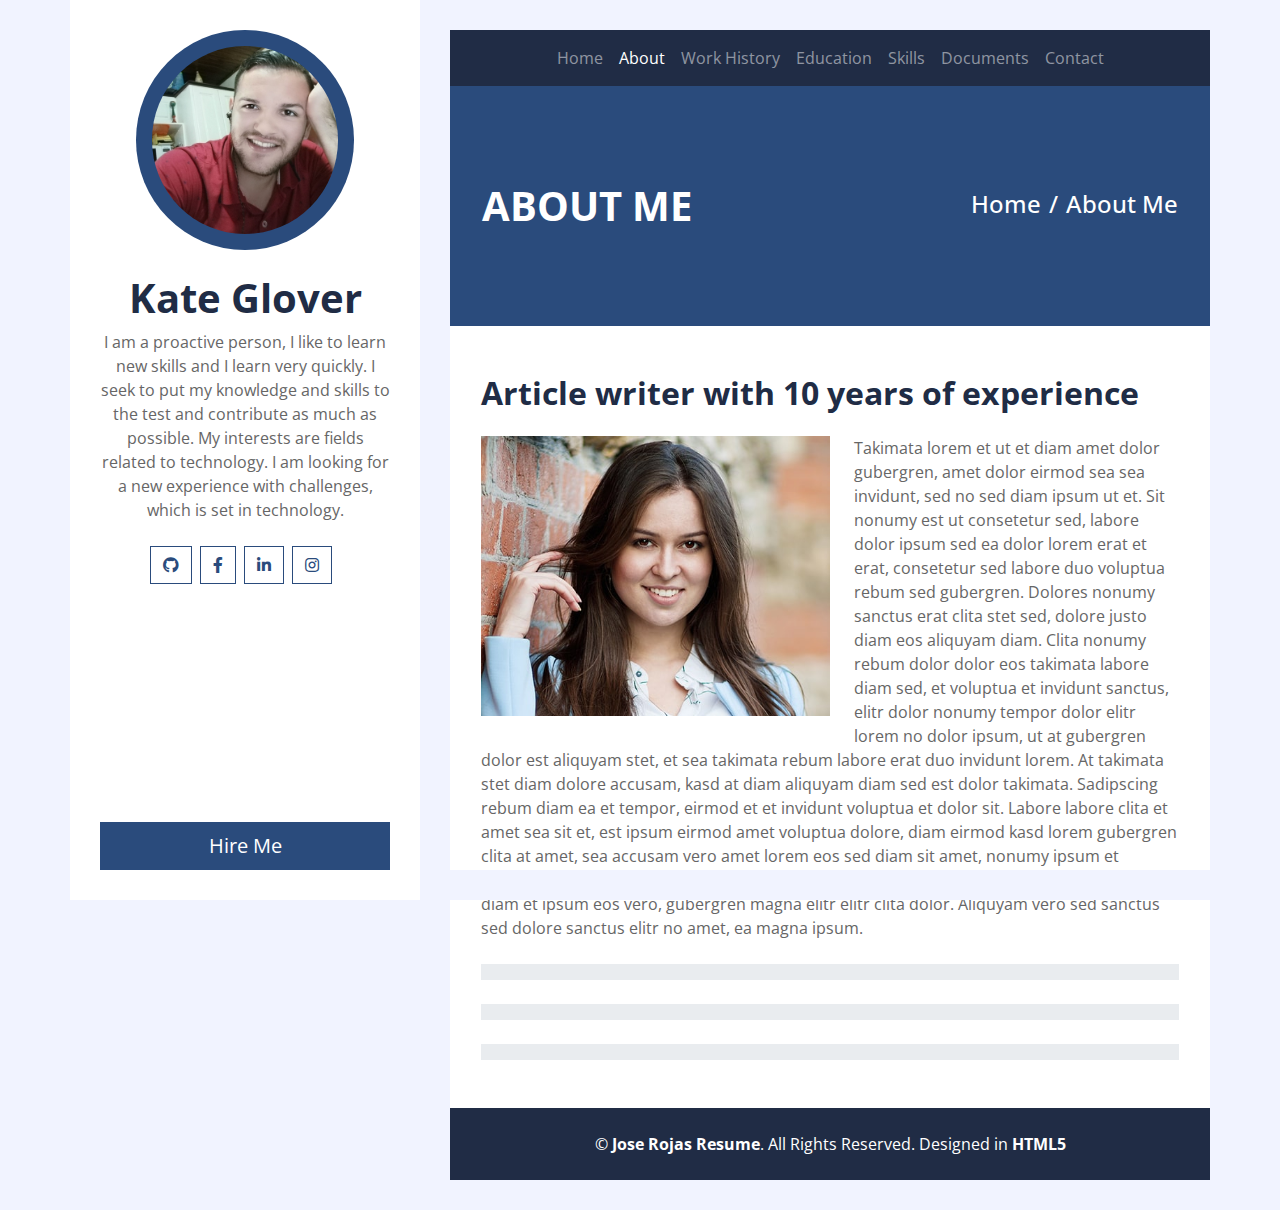
==== about.html @ b482cdb6 "Add all principal documents without changes" ====
<!DOCTYPE html>
<html lang="en">
    <head>
        <meta charset="utf-8">
        <title>Bloggy - Personal Blog Template</title>
        <meta content="width=device-width, initial-scale=1.0" name="viewport">
        <meta content="Free Website Template" name="keywords">
        <meta content="Free Website Template" name="description">

        <!-- Favicon -->
        <link href="img/favicon.ico" rel="icon">

        <!-- Google Fonts -->
        <link href="https://fonts.googleapis.com/css2?family=Open+Sans:300;400;600;700;800&display=swap" rel="stylesheet">

        <!-- Font Awesome -->
        <link href="https://cdnjs.cloudflare.com/ajax/libs/font-awesome/5.10.0/css/all.min.css" rel="stylesheet">

        <!-- Customized Bootstrap Stylesheet -->
        <link href="css/style.css" rel="stylesheet">
    </head>

<body>
    <div class="wrapper">
        <div class="sidebar">
            <div class="sidebar-text d-flex flex-column h-100 justify-content-center text-center">
                <img class="mx-auto d-block w-75 bg-primary img-fluid rounded-circle mb-4 p-3" src="img/profile.jpg" alt="Image">
                <h1 class="font-weight-bold">Kate Glover</h1>
                <p class="mb-4">
                    I am a proactive person, I like to learn new skills and I learn very quickly. I seek to put my knowledge and skills to the test and contribute as much as possible. My interests are fields related to technology. I am looking for a new experience with challenges, which is set in technology.
                </p>
                <div class="d-flex justify-content-center mb-5">
                    <a class="btn btn-outline-primary mr-2" href="https://github.com/Karoife"><i class="fab fa-github"></i></a>
                        <a class="btn btn-outline-primary mr-2" href="https://www.facebook.com/Cokit.n.n/"><i class="fab fa-facebook-f"></i></a>
                        <a class="btn btn-outline-primary mr-2" href="https://www.linkedin.com/in/rodolfo-rojas-ocampo-1b5a0a122/"><i class="fab fa-linkedin-in"></i></a>
                        <a class="btn btn-outline-primary mr-2" href="https://www.instagram.com/joserodolforojasocampo/?hl=es-la"><i class="fab fa-instagram"></i></a>
                </div>
                <a href="" class="btn btn-lg btn-block btn-primary mt-auto">Hire Me</a>
            </div>
            <div class="sidebar-icon d-flex flex-column h-100 justify-content-center text-right">
                <i class="fas fa-2x fa-angle-double-right text-primary"></i>
            </div>
        </div>
        <div class="content">
            <!-- Navbar Start -->
            <div class="container p-0">
                <nav class="navbar navbar-expand-lg bg-secondary navbar-dark">
                    <a href="" class="navbar-brand d-block d-lg-none">Navigation</a>
                    <button type="button" class="navbar-toggler" data-toggle="collapse" data-target="#navbarCollapse">
                        <span class="navbar-toggler-icon"></span>
                    </button>
                    <div class="collapse navbar-collapse justify-content-between" id="navbarCollapse">
                        <div class="navbar-nav m-auto">
                            <a href="index.html" class="nav-item nav-link">Home</a>
                                <a href="about.html" class="nav-item nav-link active">About</a>
								<a href="work.html" class="nav-item nav-link">Work History</a>
								<a href="education.html" class="nav-item nav-link">Education</a>
								<!-- This section could be used like a dropdown-->
                                <!--<div class="nav-item dropdown">
                                    <a href="#" class="nav-link dropdown-toggle" data-toggle="dropdown">Pages</a>
                                    <div class="dropdown-menu">
                                        <a href="blog.html" class="dropdown-item">Blog Grid</a>
                                        <a href="single.html" class="dropdown-item">Blog Detail</a>
                                    </div>
                                </div>-->
								
								<a href="skills.html" class="nav-item nav-link">Skills</a>
								<a href="documents.html" class="nav-item nav-link">Documents</a>
                                <a href="contact.html" class="nav-item nav-link">Contact</a>
                        </div>
                    </div>
                </nav>
            </div>
            <!-- Navbar End -->

            <!-- Page Header Start -->
            <div class="container py-5 px-2 bg-primary">
                <div class="row py-5 px-4">
                    <div class="col-sm-6 text-center text-md-left">
                        <h1 class="mb-3 mb-md-0 text-white text-uppercase font-weight-bold">About Me</h1>
                    </div>
                    <div class="col-sm-6 text-center text-md-right">
                        <div class="d-inline-flex pt-2">
                            <h4 class="m-0 text-white"><a class="text-white" href="">Home</a></h4>
                            <h4 class="m-0 text-white px-2">/</h4>
                            <h4 class="m-0 text-white">About Me</h4>
                        </div>
                    </div>
                </div>
            </div>
            <!-- Page Header End -->


            <!-- About Start -->
            <div class="container bg-white pt-5">
                <div class="row px-3 pb-5">
                    <div class="col-md-12">
                        <h2 class="mb-4 font-weight-bold">Article writer with 10 years of experience</h2>
                        <img class="img-fluid float-left w-50 mr-4 mb-3" src="img/about.jpg" alt="Image">
                        <p class="m-0">
                            Takimata lorem et ut et diam amet dolor gubergren, amet dolor eirmod sea sea invidunt, sed no sed diam ipsum ut et. Sit nonumy est ut consetetur sed, labore dolor ipsum sed ea dolor lorem erat et erat, consetetur sed labore duo voluptua rebum sed gubergren. Dolores nonumy sanctus erat clita stet sed, dolore justo diam eos aliquyam diam. Clita nonumy rebum dolor dolor eos takimata labore diam sed, et voluptua et invidunt sanctus, elitr dolor nonumy tempor dolor elitr lorem no dolor ipsum, ut at gubergren dolor est aliquyam stet, et sea takimata rebum labore erat duo invidunt lorem. At takimata stet diam dolore accusam, kasd at diam aliquyam diam sed est dolor takimata. Sadipscing rebum diam ea et tempor, eirmod et et invidunt voluptua et dolor sit. Labore labore clita et amet sea sit et, est ipsum eirmod amet voluptua dolore, diam eirmod kasd lorem gubergren clita at amet, sea accusam vero amet lorem eos sed diam sit amet, nonumy ipsum et tempor magna dolores aliquyam vero eos ipsum. Ipsum ipsum sadipscing diam aliquyam diam et ipsum eos vero, gubergren magna elitr elitr clita dolor. Aliquyam vero sed sanctus sed dolore sanctus elitr no amet, ea magna ipsum.
                        </p>
                    </div>
                    <div class="col-md-12 pt-4">
                        <div class="d-flex flex-column skills">
                            <div class="progress w-100 mb-4">
                                <div class="progress-bar" role="progressbar" aria-valuenow="80" aria-valuemin="0" aria-valuemax="100">Adaptability</div>
                            </div>
                            <div class="progress w-100 mb-4">
                                <div class="progress-bar" role="progressbar" aria-valuenow="90" aria-valuemin="0" aria-valuemax="100">Research</div>
                            </div>
                            <div class="progress w-100">
                                <div class="progress-bar" role="progressbar" aria-valuenow="100" aria-valuemin="0" aria-valuemax="100">Editing</div>
                            </div>
                        </div>
                    </div>
                </div>
            </div>
            <!-- About End -->


            <!-- Footer Start -->
            <div class="container py-4 bg-secondary text-center">
                <p class="m-0 text-white">
                    &copy; <a class="text-white font-weight-bold" href="#">Jose Rojas Resume</a>. All Rights Reserved. Designed in <a class="text-white font-weight-bold" href="https://htmlcodex.com">HTML5</a>
                </p>
            </div>
            <!-- Footer End -->
        </div>
    </div>

    <!-- Back to Top -->
    <a href="#" class="back-to-top"><i class="fa fa-angle-double-up"></i></a>

    <!-- JavaScript Libraries -->
    <script src="https://code.jquery.com/jquery-3.4.1.min.js"></script>
    <script src="https://stackpath.bootstrapcdn.com/bootstrap/4.4.1/js/bootstrap.bundle.min.js"></script>
    <script src="lib/easing/easing.min.js"></script>
    <script src="lib/waypoints/waypoints.min.js"></script>

    <!-- Contact Javascript File -->
    <script src="mail/jqBootstrapValidation.min.js"></script>
    <script src="mail/contact.js"></script>

    <!-- Template Javascript -->
    <script src="js/main.js"></script>
</body>

</html>
---- css/style.css ----
@charset "UTF-8";
/******* Bootstrap Theming ********/
/*!
 * Bootstrap v4.5.3 (https://getbootstrap.com/)
 * Copyright 2011-2020 The Bootstrap Authors
 * Copyright 2011-2020 Twitter, Inc.
 * Licensed under MIT (https://github.com/twbs/bootstrap/blob/main/LICENSE)
 */
:root {
  --blue: #007bff;
  --indigo: #6610f2;
  --purple: #6f42c1;
  --pink: #e83e8c;
  --red: #dc3545;
  --orange: #fd7e14;
  --yellow: #ffc107;
  --green: #28a745;
  --teal: #20c997;
  --cyan: #17a2b8;
  --white: #fff;
  --gray: #6c757d;
  --gray-dark: #343a40;
  --primary: #2A4B7C;
  --secondary: #202C45;
  --success: #28a745;
  --info: #17a2b8;
  --warning: #ffc107;
  --danger: #dc3545;
  --light: #f1f3ff;
  --dark: #343a40;
  --breakpoint-xs: 0;
  --breakpoint-sm: 576px;
  --breakpoint-md: 768px;
  --breakpoint-lg: 992px;
  --breakpoint-xl: 1200px;
  --font-family-sans-serif: -apple-system, BlinkMacSystemFont, "Segoe UI", Roboto, "Helvetica Neue", Arial, "Noto Sans", sans-serif, "Apple Color Emoji", "Segoe UI Emoji", "Segoe UI Symbol", "Noto Color Emoji";
  --font-family-monospace: SFMono-Regular, Menlo, Monaco, Consolas, "Liberation Mono", "Courier New", monospace;
}

*,
*::before,
*::after {
  box-sizing: border-box;
}

html {
  font-family: sans-serif;
  line-height: 1.15;
  -webkit-text-size-adjust: 100%;
  -webkit-tap-highlight-color: rgba(0, 0, 0, 0);
}

article, aside, figcaption, figure, footer, header, hgroup, main, nav, section {
  display: block;
}

body {
  margin: 0;
  font-family: "Open Sans", sans-serif;
  font-size: 1rem;
  font-weight: 400;
  line-height: 1.5;
  color: #666666;
  text-align: left;
  background-color: #f1f3ff;
}

[tabindex="-1"]:focus:not(:focus-visible) {
  outline: 0 !important;
}

hr {
  box-sizing: content-box;
  height: 0;
  overflow: visible;
}

h1, h2, h3, h4, h5, h6 {
  margin-top: 0;
  margin-bottom: 0.5rem;
}

p {
  margin-top: 0;
  margin-bottom: 1rem;
}

abbr[title],
abbr[data-original-title] {
  text-decoration: underline;
  text-decoration: underline dotted;
  cursor: help;
  border-bottom: 0;
  text-decoration-skip-ink: none;
}

address {
  margin-bottom: 1rem;
  font-style: normal;
  line-height: inherit;
}

ol,
ul,
dl {
  margin-top: 0;
  margin-bottom: 1rem;
}

ol ol,
ul ul,
ol ul,
ul ol {
  margin-bottom: 0;
}

dt {
  font-weight: 700;
}

dd {
  margin-bottom: 0.5rem;
  margin-left: 0;
}

blockquote {
  margin: 0 0 1rem;
}

b,
strong {
  font-weight: bolder;
}

small {
  font-size: 80%;
}

sub,
sup {
  position: relative;
  font-size: 75%;
  line-height: 0;
  vertical-align: baseline;
}

sub {
  bottom: -0.25em;
}

sup {
  top: -0.5em;
}

a {
  color: #2A4B7C;
  text-decoration: none;
  background-color: transparent;
}
a:hover {
  color: #172843;
  text-decoration: underline;
}

a:not([href]):not([class]) {
  color: inherit;
  text-decoration: none;
}
a:not([href]):not([class]):hover {
  color: inherit;
  text-decoration: none;
}

pre,
code,
kbd,
samp {
  font-family: SFMono-Regular, Menlo, Monaco, Consolas, "Liberation Mono", "Courier New", monospace;
  font-size: 1em;
}

pre {
  margin-top: 0;
  margin-bottom: 1rem;
  overflow: auto;
  -ms-overflow-style: scrollbar;
}

figure {
  margin: 0 0 1rem;
}

img {
  vertical-align: middle;
  border-style: none;
}

svg {
  overflow: hidden;
  vertical-align: middle;
}

table {
  border-collapse: collapse;
}

caption {
  padding-top: 0.75rem;
  padding-bottom: 0.75rem;
  color: #6c757d;
  text-align: left;
  caption-side: bottom;
}

th {
  text-align: inherit;
  text-align: -webkit-match-parent;
}

label {
  display: inline-block;
  margin-bottom: 0.5rem;
}

button {
  border-radius: 0;
}

button:focus {
  outline: 1px dotted;
  outline: 5px auto -webkit-focus-ring-color;
}

input,
button,
select,
optgroup,
textarea {
  margin: 0;
  font-family: inherit;
  font-size: inherit;
  line-height: inherit;
}

button,
input {
  overflow: visible;
}

button,
select {
  text-transform: none;
}

[role=button] {
  cursor: pointer;
}

select {
  word-wrap: normal;
}

button,
[type=button],
[type=reset],
[type=submit] {
  -webkit-appearance: button;
}

button:not(:disabled),
[type=button]:not(:disabled),
[type=reset]:not(:disabled),
[type=submit]:not(:disabled) {
  cursor: pointer;
}

button::-moz-focus-inner,
[type=button]::-moz-focus-inner,
[type=reset]::-moz-focus-inner,
[type=submit]::-moz-focus-inner {
  padding: 0;
  border-style: none;
}

input[type=radio],
input[type=checkbox] {
  box-sizing: border-box;
  padding: 0;
}

textarea {
  overflow: auto;
  resize: vertical;
}

fieldset {
  min-width: 0;
  padding: 0;
  margin: 0;
  border: 0;
}

legend {
  display: block;
  width: 100%;
  max-width: 100%;
  padding: 0;
  margin-bottom: 0.5rem;
  font-size: 1.5rem;
  line-height: inherit;
  color: inherit;
  white-space: normal;
}

progress {
  vertical-align: baseline;
}

[type=number]::-webkit-inner-spin-button,
[type=number]::-webkit-outer-spin-button {
  height: auto;
}

[type=search] {
  outline-offset: -2px;
  -webkit-appearance: none;
}

[type=search]::-webkit-search-decoration {
  -webkit-appearance: none;
}

::-webkit-file-upload-button {
  font: inherit;
  -webkit-appearance: button;
}

output {
  display: inline-block;
}

summary {
  display: list-item;
  cursor: pointer;
}

template {
  display: none;
}

[hidden] {
  display: none !important;
}

h1, h2, h3, h4, h5, h6,
.h1, .h2, .h3, .h4, .h5, .h6 {
  margin-bottom: 0.5rem;
  font-weight: 500;
  line-height: 1.2;
  color: #202C45;
}

h1, .h1 {
  font-size: 2.5rem;
}

h2, .h2 {
  font-size: 2rem;
}

h3, .h3 {
  font-size: 1.75rem;
}

h4, .h4 {
  font-size: 1.5rem;
}

h5, .h5 {
  font-size: 1.25rem;
}

h6, .h6 {
  font-size: 1rem;
}

.lead {
  font-size: 1.25rem;
  font-weight: 300;
}

.display-1 {
  font-size: 6rem;
  font-weight: 300;
  line-height: 1.2;
}

.display-2 {
  font-size: 5.5rem;
  font-weight: 300;
  line-height: 1.2;
}

.display-3 {
  font-size: 4.5rem;
  font-weight: 300;
  line-height: 1.2;
}

.display-4 {
  font-size: 3.5rem;
  font-weight: 300;
  line-height: 1.2;
}

hr {
  margin-top: 1rem;
  margin-bottom: 1rem;
  border: 0;
  border-top: 1px solid rgba(0, 0, 0, 0.1);
}

small,
.small {
  font-size: 80%;
  font-weight: 400;
}

mark,
.mark {
  padding: 0.2em;
  background-color: #fcf8e3;
}

.list-unstyled {
  padding-left: 0;
  list-style: none;
}

.list-inline {
  padding-left: 0;
  list-style: none;
}

.list-inline-item {
  display: inline-block;
}
.list-inline-item:not(:last-child) {
  margin-right: 0.5rem;
}

.initialism {
  font-size: 90%;
  text-transform: uppercase;
}

.blockquote {
  margin-bottom: 1rem;
  font-size: 1.25rem;
}

.blockquote-footer {
  display: block;
  font-size: 80%;
  color: #6c757d;
}
.blockquote-footer::before {
  content: "— ";
}

.img-fluid {
  max-width: 100%;
  height: auto;
}

.img-thumbnail {
  padding: 0.25rem;
  background-color: #f1f3ff;
  border: 1px solid #dee2e6;
  max-width: 100%;
  height: auto;
}

.figure {
  display: inline-block;
}

.figure-img {
  margin-bottom: 0.5rem;
  line-height: 1;
}

.figure-caption {
  font-size: 90%;
  color: #6c757d;
}

code {
  font-size: 87.5%;
  color: #e83e8c;
  word-wrap: break-word;
}
a > code {
  color: inherit;
}

kbd {
  padding: 0.2rem 0.4rem;
  font-size: 87.5%;
  color: #fff;
  background-color: #212529;
}
kbd kbd {
  padding: 0;
  font-size: 100%;
  font-weight: 700;
}

pre {
  display: block;
  font-size: 87.5%;
  color: #212529;
}
pre code {
  font-size: inherit;
  color: inherit;
  word-break: normal;
}

.pre-scrollable {
  max-height: 340px;
  overflow-y: scroll;
}

.container,
.container-fluid,
.container-xl,
.container-lg,
.container-md,
.container-sm {
  width: 100%;
  padding-right: 15px;
  padding-left: 15px;
  margin-right: auto;
  margin-left: auto;
}

@media (min-width: 576px) {
  .container-sm, .container {
    max-width: 540px;
  }
}
@media (min-width: 768px) {
  .container-md, .container-sm, .container {
    max-width: 720px;
  }
}
@media (min-width: 992px) {
  .container-lg, .container-md, .container-sm, .container {
    max-width: 960px;
  }
}
@media (min-width: 1200px) {
  .container-xl, .container-lg, .container-md, .container-sm, .container {
    max-width: 1140px;
  }
}
.row {
  display: flex;
  flex-wrap: wrap;
  margin-right: -15px;
  margin-left: -15px;
}

.no-gutters {
  margin-right: 0;
  margin-left: 0;
}
.no-gutters > .col,
.no-gutters > [class*=col-] {
  padding-right: 0;
  padding-left: 0;
}

.col-xl,
.col-xl-auto, .col-xl-12, .col-xl-11, .col-xl-10, .col-xl-9, .col-xl-8, .col-xl-7, .col-xl-6, .col-xl-5, .col-xl-4, .col-xl-3, .col-xl-2, .col-xl-1, .col-lg,
.col-lg-auto, .col-lg-12, .col-lg-11, .col-lg-10, .col-lg-9, .col-lg-8, .col-lg-7, .col-lg-6, .col-lg-5, .col-lg-4, .col-lg-3, .col-lg-2, .col-lg-1, .col-md,
.col-md-auto, .col-md-12, .col-md-11, .col-md-10, .col-md-9, .col-md-8, .col-md-7, .col-md-6, .col-md-5, .col-md-4, .col-md-3, .col-md-2, .col-md-1, .col-sm,
.col-sm-auto, .col-sm-12, .col-sm-11, .col-sm-10, .col-sm-9, .col-sm-8, .col-sm-7, .col-sm-6, .col-sm-5, .col-sm-4, .col-sm-3, .col-sm-2, .col-sm-1, .col,
.col-auto, .col-12, .col-11, .col-10, .col-9, .col-8, .col-7, .col-6, .col-5, .col-4, .col-3, .col-2, .col-1 {
  position: relative;
  width: 100%;
  padding-right: 15px;
  padding-left: 15px;
}

.col {
  flex-basis: 0;
  flex-grow: 1;
  max-width: 100%;
}

.row-cols-1 > * {
  flex: 0 0 100%;
  max-width: 100%;
}

.row-cols-2 > * {
  flex: 0 0 50%;
  max-width: 50%;
}

.row-cols-3 > * {
  flex: 0 0 33.3333333333%;
  max-width: 33.3333333333%;
}

.row-cols-4 > * {
  flex: 0 0 25%;
  max-width: 25%;
}

.row-cols-5 > * {
  flex: 0 0 20%;
  max-width: 20%;
}

.row-cols-6 > * {
  flex: 0 0 16.6666666667%;
  max-width: 16.6666666667%;
}

.col-auto {
  flex: 0 0 auto;
  width: auto;
  max-width: 100%;
}

.col-1 {
  flex: 0 0 8.3333333333%;
  max-width: 8.3333333333%;
}

.col-2 {
  flex: 0 0 16.6666666667%;
  max-width: 16.6666666667%;
}

.col-3 {
  flex: 0 0 25%;
  max-width: 25%;
}

.col-4 {
  flex: 0 0 33.3333333333%;
  max-width: 33.3333333333%;
}

.col-5 {
  flex: 0 0 41.6666666667%;
  max-width: 41.6666666667%;
}

.col-6 {
  flex: 0 0 50%;
  max-width: 50%;
}

.col-7 {
  flex: 0 0 58.3333333333%;
  max-width: 58.3333333333%;
}

.col-8 {
  flex: 0 0 66.6666666667%;
  max-width: 66.6666666667%;
}

.col-9 {
  flex: 0 0 75%;
  max-width: 75%;
}

.col-10 {
  flex: 0 0 83.3333333333%;
  max-width: 83.3333333333%;
}

.col-11 {
  flex: 0 0 91.6666666667%;
  max-width: 91.6666666667%;
}

.col-12 {
  flex: 0 0 100%;
  max-width: 100%;
}

.order-first {
  order: -1;
}

.order-last {
  order: 13;
}

.order-0 {
  order: 0;
}

.order-1 {
  order: 1;
}

.order-2 {
  order: 2;
}

.order-3 {
  order: 3;
}

.order-4 {
  order: 4;
}

.order-5 {
  order: 5;
}

.order-6 {
  order: 6;
}

.order-7 {
  order: 7;
}

.order-8 {
  order: 8;
}

.order-9 {
  order: 9;
}

.order-10 {
  order: 10;
}

.order-11 {
  order: 11;
}

.order-12 {
  order: 12;
}

.offset-1 {
  margin-left: 8.3333333333%;
}

.offset-2 {
  margin-left: 16.6666666667%;
}

.offset-3 {
  margin-left: 25%;
}

.offset-4 {
  margin-left: 33.3333333333%;
}

.offset-5 {
  margin-left: 41.6666666667%;
}

.offset-6 {
  margin-left: 50%;
}

.offset-7 {
  margin-left: 58.3333333333%;
}

.offset-8 {
  margin-left: 66.6666666667%;
}

.offset-9 {
  margin-left: 75%;
}

.offset-10 {
  margin-left: 83.3333333333%;
}

.offset-11 {
  margin-left: 91.6666666667%;
}

@media (min-width: 576px) {
  .col-sm {
    flex-basis: 0;
    flex-grow: 1;
    max-width: 100%;
  }

  .row-cols-sm-1 > * {
    flex: 0 0 100%;
    max-width: 100%;
  }

  .row-cols-sm-2 > * {
    flex: 0 0 50%;
    max-width: 50%;
  }

  .row-cols-sm-3 > * {
    flex: 0 0 33.3333333333%;
    max-width: 33.3333333333%;
  }

  .row-cols-sm-4 > * {
    flex: 0 0 25%;
    max-width: 25%;
  }

  .row-cols-sm-5 > * {
    flex: 0 0 20%;
    max-width: 20%;
  }

  .row-cols-sm-6 > * {
    flex: 0 0 16.6666666667%;
    max-width: 16.6666666667%;
  }

  .col-sm-auto {
    flex: 0 0 auto;
    width: auto;
    max-width: 100%;
  }

  .col-sm-1 {
    flex: 0 0 8.3333333333%;
    max-width: 8.3333333333%;
  }

  .col-sm-2 {
    flex: 0 0 16.6666666667%;
    max-width: 16.6666666667%;
  }

  .col-sm-3 {
    flex: 0 0 25%;
    max-width: 25%;
  }

  .col-sm-4 {
    flex: 0 0 33.3333333333%;
    max-width: 33.3333333333%;
  }

  .col-sm-5 {
    flex: 0 0 41.6666666667%;
    max-width: 41.6666666667%;
  }

  .col-sm-6 {
    flex: 0 0 50%;
    max-width: 50%;
  }

  .col-sm-7 {
    flex: 0 0 58.3333333333%;
    max-width: 58.3333333333%;
  }

  .col-sm-8 {
    flex: 0 0 66.6666666667%;
    max-width: 66.6666666667%;
  }

  .col-sm-9 {
    flex: 0 0 75%;
    max-width: 75%;
  }

  .col-sm-10 {
    flex: 0 0 83.3333333333%;
    max-width: 83.3333333333%;
  }

  .col-sm-11 {
    flex: 0 0 91.6666666667%;
    max-width: 91.6666666667%;
  }

  .col-sm-12 {
    flex: 0 0 100%;
    max-width: 100%;
  }

  .order-sm-first {
    order: -1;
  }

  .order-sm-last {
    order: 13;
  }

  .order-sm-0 {
    order: 0;
  }

  .order-sm-1 {
    order: 1;
  }

  .order-sm-2 {
    order: 2;
  }

  .order-sm-3 {
    order: 3;
  }

  .order-sm-4 {
    order: 4;
  }

  .order-sm-5 {
    order: 5;
  }

  .order-sm-6 {
    order: 6;
  }

  .order-sm-7 {
    order: 7;
  }

  .order-sm-8 {
    order: 8;
  }

  .order-sm-9 {
    order: 9;
  }

  .order-sm-10 {
    order: 10;
  }

  .order-sm-11 {
    order: 11;
  }

  .order-sm-12 {
    order: 12;
  }

  .offset-sm-0 {
    margin-left: 0;
  }

  .offset-sm-1 {
    margin-left: 8.3333333333%;
  }

  .offset-sm-2 {
    margin-left: 16.6666666667%;
  }

  .offset-sm-3 {
    margin-left: 25%;
  }

  .offset-sm-4 {
    margin-left: 33.3333333333%;
  }

  .offset-sm-5 {
    margin-left: 41.6666666667%;
  }

  .offset-sm-6 {
    margin-left: 50%;
  }

  .offset-sm-7 {
    margin-left: 58.3333333333%;
  }

  .offset-sm-8 {
    margin-left: 66.6666666667%;
  }

  .offset-sm-9 {
    margin-left: 75%;
  }

  .offset-sm-10 {
    margin-left: 83.3333333333%;
  }

  .offset-sm-11 {
    margin-left: 91.6666666667%;
  }
}
@media (min-width: 768px) {
  .col-md {
    flex-basis: 0;
    flex-grow: 1;
    max-width: 100%;
  }

  .row-cols-md-1 > * {
    flex: 0 0 100%;
    max-width: 100%;
  }

  .row-cols-md-2 > * {
    flex: 0 0 50%;
    max-width: 50%;
  }

  .row-cols-md-3 > * {
    flex: 0 0 33.3333333333%;
    max-width: 33.3333333333%;
  }

  .row-cols-md-4 > * {
    flex: 0 0 25%;
    max-width: 25%;
  }

  .row-cols-md-5 > * {
    flex: 0 0 20%;
    max-width: 20%;
  }

  .row-cols-md-6 > * {
    flex: 0 0 16.6666666667%;
    max-width: 16.6666666667%;
  }

  .col-md-auto {
    flex: 0 0 auto;
    width: auto;
    max-width: 100%;
  }

  .col-md-1 {
    flex: 0 0 8.3333333333%;
    max-width: 8.3333333333%;
  }

  .col-md-2 {
    flex: 0 0 16.6666666667%;
    max-width: 16.6666666667%;
  }

  .col-md-3 {
    flex: 0 0 25%;
    max-width: 25%;
  }

  .col-md-4 {
    flex: 0 0 33.3333333333%;
    max-width: 33.3333333333%;
  }

  .col-md-5 {
    flex: 0 0 41.6666666667%;
    max-width: 41.6666666667%;
  }

  .col-md-6 {
    flex: 0 0 50%;
    max-width: 50%;
  }

  .col-md-7 {
    flex: 0 0 58.3333333333%;
    max-width: 58.3333333333%;
  }

  .col-md-8 {
    flex: 0 0 66.6666666667%;
    max-width: 66.6666666667%;
  }

  .col-md-9 {
    flex: 0 0 75%;
    max-width: 75%;
  }

  .col-md-10 {
    flex: 0 0 83.3333333333%;
    max-width: 83.3333333333%;
  }

  .col-md-11 {
    flex: 0 0 91.6666666667%;
    max-width: 91.6666666667%;
  }

  .col-md-12 {
    flex: 0 0 100%;
    max-width: 100%;
  }

  .order-md-first {
    order: -1;
  }

  .order-md-last {
    order: 13;
  }

  .order-md-0 {
    order: 0;
  }

  .order-md-1 {
    order: 1;
  }

  .order-md-2 {
    order: 2;
  }

  .order-md-3 {
    order: 3;
  }

  .order-md-4 {
    order: 4;
  }

  .order-md-5 {
    order: 5;
  }

  .order-md-6 {
    order: 6;
  }

  .order-md-7 {
    order: 7;
  }

  .order-md-8 {
    order: 8;
  }

  .order-md-9 {
    order: 9;
  }

  .order-md-10 {
    order: 10;
  }

  .order-md-11 {
    order: 11;
  }

  .order-md-12 {
    order: 12;
  }

  .offset-md-0 {
    margin-left: 0;
  }

  .offset-md-1 {
    margin-left: 8.3333333333%;
  }

  .offset-md-2 {
    margin-left: 16.6666666667%;
  }

  .offset-md-3 {
    margin-left: 25%;
  }

  .offset-md-4 {
    margin-left: 33.3333333333%;
  }

  .offset-md-5 {
    margin-left: 41.6666666667%;
  }

  .offset-md-6 {
    margin-left: 50%;
  }

  .offset-md-7 {
    margin-left: 58.3333333333%;
  }

  .offset-md-8 {
    margin-left: 66.6666666667%;
  }

  .offset-md-9 {
    margin-left: 75%;
  }

  .offset-md-10 {
    margin-left: 83.3333333333%;
  }

  .offset-md-11 {
    margin-left: 91.6666666667%;
  }
}
@media (min-width: 992px) {
  .col-lg {
    flex-basis: 0;
    flex-grow: 1;
    max-width: 100%;
  }

  .row-cols-lg-1 > * {
    flex: 0 0 100%;
    max-width: 100%;
  }

  .row-cols-lg-2 > * {
    flex: 0 0 50%;
    max-width: 50%;
  }

  .row-cols-lg-3 > * {
    flex: 0 0 33.3333333333%;
    max-width: 33.3333333333%;
  }

  .row-cols-lg-4 > * {
    flex: 0 0 25%;
    max-width: 25%;
  }

  .row-cols-lg-5 > * {
    flex: 0 0 20%;
    max-width: 20%;
  }

  .row-cols-lg-6 > * {
    flex: 0 0 16.6666666667%;
    max-width: 16.6666666667%;
  }

  .col-lg-auto {
    flex: 0 0 auto;
    width: auto;
    max-width: 100%;
  }

  .col-lg-1 {
    flex: 0 0 8.3333333333%;
    max-width: 8.3333333333%;
  }

  .col-lg-2 {
    flex: 0 0 16.6666666667%;
    max-width: 16.6666666667%;
  }

  .col-lg-3 {
    flex: 0 0 25%;
    max-width: 25%;
  }

  .col-lg-4 {
    flex: 0 0 33.3333333333%;
    max-width: 33.3333333333%;
  }

  .col-lg-5 {
    flex: 0 0 41.6666666667%;
    max-width: 41.6666666667%;
  }

  .col-lg-6 {
    flex: 0 0 50%;
    max-width: 50%;
  }

  .col-lg-7 {
    flex: 0 0 58.3333333333%;
    max-width: 58.3333333333%;
  }

  .col-lg-8 {
    flex: 0 0 66.6666666667%;
    max-width: 66.6666666667%;
  }

  .col-lg-9 {
    flex: 0 0 75%;
    max-width: 75%;
  }

  .col-lg-10 {
    flex: 0 0 83.3333333333%;
    max-width: 83.3333333333%;
  }

  .col-lg-11 {
    flex: 0 0 91.6666666667%;
    max-width: 91.6666666667%;
  }

  .col-lg-12 {
    flex: 0 0 100%;
    max-width: 100%;
  }

  .order-lg-first {
    order: -1;
  }

  .order-lg-last {
    order: 13;
  }

  .order-lg-0 {
    order: 0;
  }

  .order-lg-1 {
    order: 1;
  }

  .order-lg-2 {
    order: 2;
  }

  .order-lg-3 {
    order: 3;
  }

  .order-lg-4 {
    order: 4;
  }

  .order-lg-5 {
    order: 5;
  }

  .order-lg-6 {
    order: 6;
  }

  .order-lg-7 {
    order: 7;
  }

  .order-lg-8 {
    order: 8;
  }

  .order-lg-9 {
    order: 9;
  }

  .order-lg-10 {
    order: 10;
  }

  .order-lg-11 {
    order: 11;
  }

  .order-lg-12 {
    order: 12;
  }

  .offset-lg-0 {
    margin-left: 0;
  }

  .offset-lg-1 {
    margin-left: 8.3333333333%;
  }

  .offset-lg-2 {
    margin-left: 16.6666666667%;
  }

  .offset-lg-3 {
    margin-left: 25%;
  }

  .offset-lg-4 {
    margin-left: 33.3333333333%;
  }

  .offset-lg-5 {
    margin-left: 41.6666666667%;
  }

  .offset-lg-6 {
    margin-left: 50%;
  }

  .offset-lg-7 {
    margin-left: 58.3333333333%;
  }

  .offset-lg-8 {
    margin-left: 66.6666666667%;
  }

  .offset-lg-9 {
    margin-left: 75%;
  }

  .offset-lg-10 {
    margin-left: 83.3333333333%;
  }

  .offset-lg-11 {
    margin-left: 91.6666666667%;
  }
}
@media (min-width: 1200px) {
  .col-xl {
    flex-basis: 0;
    flex-grow: 1;
    max-width: 100%;
  }

  .row-cols-xl-1 > * {
    flex: 0 0 100%;
    max-width: 100%;
  }

  .row-cols-xl-2 > * {
    flex: 0 0 50%;
    max-width: 50%;
  }

  .row-cols-xl-3 > * {
    flex: 0 0 33.3333333333%;
    max-width: 33.3333333333%;
  }

  .row-cols-xl-4 > * {
    flex: 0 0 25%;
    max-width: 25%;
  }

  .row-cols-xl-5 > * {
    flex: 0 0 20%;
    max-width: 20%;
  }

  .row-cols-xl-6 > * {
    flex: 0 0 16.6666666667%;
    max-width: 16.6666666667%;
  }

  .col-xl-auto {
    flex: 0 0 auto;
    width: auto;
    max-width: 100%;
  }

  .col-xl-1 {
    flex: 0 0 8.3333333333%;
    max-width: 8.3333333333%;
  }

  .col-xl-2 {
    flex: 0 0 16.6666666667%;
    max-width: 16.6666666667%;
  }

  .col-xl-3 {
    flex: 0 0 25%;
    max-width: 25%;
  }

  .col-xl-4 {
    flex: 0 0 33.3333333333%;
    max-width: 33.3333333333%;
  }

  .col-xl-5 {
    flex: 0 0 41.6666666667%;
    max-width: 41.6666666667%;
  }

  .col-xl-6 {
    flex: 0 0 50%;
    max-width: 50%;
  }

  .col-xl-7 {
    flex: 0 0 58.3333333333%;
    max-width: 58.3333333333%;
  }

  .col-xl-8 {
    flex: 0 0 66.6666666667%;
    max-width: 66.6666666667%;
  }

  .col-xl-9 {
    flex: 0 0 75%;
    max-width: 75%;
  }

  .col-xl-10 {
    flex: 0 0 83.3333333333%;
    max-width: 83.3333333333%;
  }

  .col-xl-11 {
    flex: 0 0 91.6666666667%;
    max-width: 91.6666666667%;
  }

  .col-xl-12 {
    flex: 0 0 100%;
    max-width: 100%;
  }

  .order-xl-first {
    order: -1;
  }

  .order-xl-last {
    order: 13;
  }

  .order-xl-0 {
    order: 0;
  }

  .order-xl-1 {
    order: 1;
  }

  .order-xl-2 {
    order: 2;
  }

  .order-xl-3 {
    order: 3;
  }

  .order-xl-4 {
    order: 4;
  }

  .order-xl-5 {
    order: 5;
  }

  .order-xl-6 {
    order: 6;
  }

  .order-xl-7 {
    order: 7;
  }

  .order-xl-8 {
    order: 8;
  }

  .order-xl-9 {
    order: 9;
  }

  .order-xl-10 {
    order: 10;
  }

  .order-xl-11 {
    order: 11;
  }

  .order-xl-12 {
    order: 12;
  }

  .offset-xl-0 {
    margin-left: 0;
  }

  .offset-xl-1 {
    margin-left: 8.3333333333%;
  }

  .offset-xl-2 {
    margin-left: 16.6666666667%;
  }

  .offset-xl-3 {
    margin-left: 25%;
  }

  .offset-xl-4 {
    margin-left: 33.3333333333%;
  }

  .offset-xl-5 {
    margin-left: 41.6666666667%;
  }

  .offset-xl-6 {
    margin-left: 50%;
  }

  .offset-xl-7 {
    margin-left: 58.3333333333%;
  }

  .offset-xl-8 {
    margin-left: 66.6666666667%;
  }

  .offset-xl-9 {
    margin-left: 75%;
  }

  .offset-xl-10 {
    margin-left: 83.3333333333%;
  }

  .offset-xl-11 {
    margin-left: 91.6666666667%;
  }
}
.table {
  width: 100%;
  margin-bottom: 1rem;
  color: #666666;
}
.table th,
.table td {
  padding: 0.75rem;
  vertical-align: top;
  border-top: 1px solid #dee2e6;
}
.table thead th {
  vertical-align: bottom;
  border-bottom: 2px solid #dee2e6;
}
.table tbody + tbody {
  border-top: 2px solid #dee2e6;
}

.table-sm th,
.table-sm td {
  padding: 0.3rem;
}

.table-bordered {
  border: 1px solid #dee2e6;
}
.table-bordered th,
.table-bordered td {
  border: 1px solid #dee2e6;
}
.table-bordered thead th,
.table-bordered thead td {
  border-bottom-width: 2px;
}

.table-borderless th,
.table-borderless td,
.table-borderless thead th,
.table-borderless tbody + tbody {
  border: 0;
}

.table-striped tbody tr:nth-of-type(odd) {
  background-color: rgba(0, 0, 0, 0.05);
}

.table-hover tbody tr:hover {
  color: #666666;
  background-color: rgba(0, 0, 0, 0.075);
}

.table-primary,
.table-primary > th,
.table-primary > td {
  background-color: #c3cdda;
}
.table-primary th,
.table-primary td,
.table-primary thead th,
.table-primary tbody + tbody {
  border-color: #90a1bb;
}

.table-hover .table-primary:hover {
  background-color: #b3c0d0;
}
.table-hover .table-primary:hover > td,
.table-hover .table-primary:hover > th {
  background-color: #b3c0d0;
}

.table-secondary,
.table-secondary > th,
.table-secondary > td {
  background-color: #c1c4cb;
}
.table-secondary th,
.table-secondary td,
.table-secondary thead th,
.table-secondary tbody + tbody {
  border-color: #8b919e;
}

.table-hover .table-secondary:hover {
  background-color: #b3b7bf;
}
.table-hover .table-secondary:hover > td,
.table-hover .table-secondary:hover > th {
  background-color: #b3b7bf;
}

.table-success,
.table-success > th,
.table-success > td {
  background-color: #c3e6cb;
}
.table-success th,
.table-success td,
.table-success thead th,
.table-success tbody + tbody {
  border-color: #8fd19e;
}

.table-hover .table-success:hover {
  background-color: #b1dfbb;
}
.table-hover .table-success:hover > td,
.table-hover .table-success:hover > th {
  background-color: #b1dfbb;
}

.table-info,
.table-info > th,
.table-info > td {
  background-color: #bee5eb;
}
.table-info th,
.table-info td,
.table-info thead th,
.table-info tbody + tbody {
  border-color: #86cfda;
}

.table-hover .table-info:hover {
  background-color: #abdde5;
}
.table-hover .table-info:hover > td,
.table-hover .table-info:hover > th {
  background-color: #abdde5;
}

.table-warning,
.table-warning > th,
.table-warning > td {
  background-color: #ffeeba;
}
.table-warning th,
.table-warning td,
.table-warning thead th,
.table-warning tbody + tbody {
  border-color: #ffdf7e;
}

.table-hover .table-warning:hover {
  background-color: #ffe8a1;
}
.table-hover .table-warning:hover > td,
.table-hover .table-warning:hover > th {
  background-color: #ffe8a1;
}

.table-danger,
.table-danger > th,
.table-danger > td {
  background-color: #f5c6cb;
}
.table-danger th,
.table-danger td,
.table-danger thead th,
.table-danger tbody + tbody {
  border-color: #ed969e;
}

.table-hover .table-danger:hover {
  background-color: #f1b0b7;
}
.table-hover .table-danger:hover > td,
.table-hover .table-danger:hover > th {
  background-color: #f1b0b7;
}

.table-light,
.table-light > th,
.table-light > td {
  background-color: #fbfcff;
}
.table-light th,
.table-light td,
.table-light thead th,
.table-light tbody + tbody {
  border-color: #f8f9ff;
}

.table-hover .table-light:hover {
  background-color: #e2e9ff;
}
.table-hover .table-light:hover > td,
.table-hover .table-light:hover > th {
  background-color: #e2e9ff;
}

.table-dark,
.table-dark > th,
.table-dark > td {
  background-color: #c6c8ca;
}
.table-dark th,
.table-dark td,
.table-dark thead th,
.table-dark tbody + tbody {
  border-color: #95999c;
}

.table-hover .table-dark:hover {
  background-color: #b9bbbe;
}
.table-hover .table-dark:hover > td,
.table-hover .table-dark:hover > th {
  background-color: #b9bbbe;
}

.table-active,
.table-active > th,
.table-active > td {
  background-color: rgba(0, 0, 0, 0.075);
}

.table-hover .table-active:hover {
  background-color: rgba(0, 0, 0, 0.075);
}
.table-hover .table-active:hover > td,
.table-hover .table-active:hover > th {
  background-color: rgba(0, 0, 0, 0.075);
}

.table .thead-dark th {
  color: #fff;
  background-color: #343a40;
  border-color: #454d55;
}
.table .thead-light th {
  color: #495057;
  background-color: #e9ecef;
  border-color: #dee2e6;
}

.table-dark {
  color: #fff;
  background-color: #343a40;
}
.table-dark th,
.table-dark td,
.table-dark thead th {
  border-color: #454d55;
}
.table-dark.table-bordered {
  border: 0;
}
.table-dark.table-striped tbody tr:nth-of-type(odd) {
  background-color: rgba(255, 255, 255, 0.05);
}
.table-dark.table-hover tbody tr:hover {
  color: #fff;
  background-color: rgba(255, 255, 255, 0.075);
}

@media (max-width: 575.98px) {
  .table-responsive-sm {
    display: block;
    width: 100%;
    overflow-x: auto;
    -webkit-overflow-scrolling: touch;
  }
  .table-responsive-sm > .table-bordered {
    border: 0;
  }
}
@media (max-width: 767.98px) {
  .table-responsive-md {
    display: block;
    width: 100%;
    overflow-x: auto;
    -webkit-overflow-scrolling: touch;
  }
  .table-responsive-md > .table-bordered {
    border: 0;
  }
}
@media (max-width: 991.98px) {
  .table-responsive-lg {
    display: block;
    width: 100%;
    overflow-x: auto;
    -webkit-overflow-scrolling: touch;
  }
  .table-responsive-lg > .table-bordered {
    border: 0;
  }
}
@media (max-width: 1199.98px) {
  .table-responsive-xl {
    display: block;
    width: 100%;
    overflow-x: auto;
    -webkit-overflow-scrolling: touch;
  }
  .table-responsive-xl > .table-bordered {
    border: 0;
  }
}
.table-responsive {
  display: block;
  width: 100%;
  overflow-x: auto;
  -webkit-overflow-scrolling: touch;
}
.table-responsive > .table-bordered {
  border: 0;
}

.form-control {
  display: block;
  width: 100%;
  height: calc(1.5em + 0.75rem + 2px);
  padding: 0.375rem 0.75rem;
  font-size: 1rem;
  font-weight: 400;
  line-height: 1.5;
  color: #495057;
  background-color: #fff;
  background-clip: padding-box;
  border: 1px solid #ced4da;
  border-radius: 0;
  transition: border-color 0.15s ease-in-out, box-shadow 0.15s ease-in-out;
}
@media (prefers-reduced-motion: reduce) {
  .form-control {
    transition: none;
  }
}
.form-control::-ms-expand {
  background-color: transparent;
  border: 0;
}
.form-control:-moz-focusring {
  color: transparent;
  text-shadow: 0 0 0 #495057;
}
.form-control:focus {
  color: #495057;
  background-color: #fff;
  border-color: #5d88c8;
  outline: 0;
  box-shadow: 0 0 0 0.2rem rgba(42, 75, 124, 0.25);
}
.form-control::placeholder {
  color: #6c757d;
  opacity: 1;
}
.form-control:disabled, .form-control[readonly] {
  background-color: #e9ecef;
  opacity: 1;
}

input[type=date].form-control,
input[type=time].form-control,
input[type=datetime-local].form-control,
input[type=month].form-control {
  appearance: none;
}

select.form-control:focus::-ms-value {
  color: #495057;
  background-color: #fff;
}

.form-control-file,
.form-control-range {
  display: block;
  width: 100%;
}

.col-form-label {
  padding-top: calc(0.375rem + 1px);
  padding-bottom: calc(0.375rem + 1px);
  margin-bottom: 0;
  font-size: inherit;
  line-height: 1.5;
}

.col-form-label-lg {
  padding-top: calc(0.5rem + 1px);
  padding-bottom: calc(0.5rem + 1px);
  font-size: 1.25rem;
  line-height: 1.5;
}

.col-form-label-sm {
  padding-top: calc(0.25rem + 1px);
  padding-bottom: calc(0.25rem + 1px);
  font-size: 0.875rem;
  line-height: 1.5;
}

.form-control-plaintext {
  display: block;
  width: 100%;
  padding: 0.375rem 0;
  margin-bottom: 0;
  font-size: 1rem;
  line-height: 1.5;
  color: #666666;
  background-color: transparent;
  border: solid transparent;
  border-width: 1px 0;
}
.form-control-plaintext.form-control-sm, .form-control-plaintext.form-control-lg {
  padding-right: 0;
  padding-left: 0;
}

.form-control-sm {
  height: calc(1.5em + 0.5rem + 2px);
  padding: 0.25rem 0.5rem;
  font-size: 0.875rem;
  line-height: 1.5;
}

.form-control-lg {
  height: calc(1.5em + 1rem + 2px);
  padding: 0.5rem 1rem;
  font-size: 1.25rem;
  line-height: 1.5;
}

select.form-control[size], select.form-control[multiple] {
  height: auto;
}

textarea.form-control {
  height: auto;
}

.form-group {
  margin-bottom: 1rem;
}

.form-text {
  display: block;
  margin-top: 0.25rem;
}

.form-row {
  display: flex;
  flex-wrap: wrap;
  margin-right: -5px;
  margin-left: -5px;
}
.form-row > .col,
.form-row > [class*=col-] {
  padding-right: 5px;
  padding-left: 5px;
}

.form-check {
  position: relative;
  display: block;
  padding-left: 1.25rem;
}

.form-check-input {
  position: absolute;
  margin-top: 0.3rem;
  margin-left: -1.25rem;
}
.form-check-input[disabled] ~ .form-check-label, .form-check-input:disabled ~ .form-check-label {
  color: #6c757d;
}

.form-check-label {
  margin-bottom: 0;
}

.form-check-inline {
  display: inline-flex;
  align-items: center;
  padding-left: 0;
  margin-right: 0.75rem;
}
.form-check-inline .form-check-input {
  position: static;
  margin-top: 0;
  margin-right: 0.3125rem;
  margin-left: 0;
}

.valid-feedback {
  display: none;
  width: 100%;
  margin-top: 0.25rem;
  font-size: 80%;
  color: #28a745;
}

.valid-tooltip {
  position: absolute;
  top: 100%;
  left: 0;
  z-index: 5;
  display: none;
  max-width: 100%;
  padding: 0.25rem 0.5rem;
  margin-top: 0.1rem;
  font-size: 0.875rem;
  line-height: 1.5;
  color: #fff;
  background-color: rgba(40, 167, 69, 0.9);
}

.was-validated :valid ~ .valid-feedback,
.was-validated :valid ~ .valid-tooltip,
.is-valid ~ .valid-feedback,
.is-valid ~ .valid-tooltip {
  display: block;
}

.was-validated .form-control:valid, .form-control.is-valid {
  border-color: #28a745;
  padding-right: calc(1.5em + 0.75rem);
  background-image: url("data:image/svg+xml,%3csvg xmlns='http://www.w3.org/2000/svg' width='8' height='8' viewBox='0 0 8 8'%3e%3cpath fill='%2328a745' d='M2.3 6.73L.6 4.53c-.4-1.04.46-1.4 1.1-.8l1.1 1.4 3.4-3.8c.6-.63 1.6-.27 1.2.7l-4 4.6c-.43.5-.8.4-1.1.1z'/%3e%3c/svg%3e");
  background-repeat: no-repeat;
  background-position: right calc(0.375em + 0.1875rem) center;
  background-size: calc(0.75em + 0.375rem) calc(0.75em + 0.375rem);
}
.was-validated .form-control:valid:focus, .form-control.is-valid:focus {
  border-color: #28a745;
  box-shadow: 0 0 0 0.2rem rgba(40, 167, 69, 0.25);
}

.was-validated textarea.form-control:valid, textarea.form-control.is-valid {
  padding-right: calc(1.5em + 0.75rem);
  background-position: top calc(0.375em + 0.1875rem) right calc(0.375em + 0.1875rem);
}

.was-validated .custom-select:valid, .custom-select.is-valid {
  border-color: #28a745;
  padding-right: calc(0.75em + 2.3125rem);
  background: url("data:image/svg+xml,%3csvg xmlns='http://www.w3.org/2000/svg' width='4' height='5' viewBox='0 0 4 5'%3e%3cpath fill='%23343a40' d='M2 0L0 2h4zm0 5L0 3h4z'/%3e%3c/svg%3e") no-repeat right 0.75rem center/8px 10px, url("data:image/svg+xml,%3csvg xmlns='http://www.w3.org/2000/svg' width='8' height='8' viewBox='0 0 8 8'%3e%3cpath fill='%2328a745' d='M2.3 6.73L.6 4.53c-.4-1.04.46-1.4 1.1-.8l1.1 1.4 3.4-3.8c.6-.63 1.6-.27 1.2.7l-4 4.6c-.43.5-.8.4-1.1.1z'/%3e%3c/svg%3e") #fff no-repeat center right 1.75rem/calc(0.75em + 0.375rem) calc(0.75em + 0.375rem);
}
.was-validated .custom-select:valid:focus, .custom-select.is-valid:focus {
  border-color: #28a745;
  box-shadow: 0 0 0 0.2rem rgba(40, 167, 69, 0.25);
}

.was-validated .form-check-input:valid ~ .form-check-label, .form-check-input.is-valid ~ .form-check-label {
  color: #28a745;
}
.was-validated .form-check-input:valid ~ .valid-feedback,
.was-validated .form-check-input:valid ~ .valid-tooltip, .form-check-input.is-valid ~ .valid-feedback,
.form-check-input.is-valid ~ .valid-tooltip {
  display: block;
}

.was-validated .custom-control-input:valid ~ .custom-control-label, .custom-control-input.is-valid ~ .custom-control-label {
  color: #28a745;
}
.was-validated .custom-control-input:valid ~ .custom-control-label::before, .custom-control-input.is-valid ~ .custom-control-label::before {
  border-color: #28a745;
}
.was-validated .custom-control-input:valid:checked ~ .custom-control-label::before, .custom-control-input.is-valid:checked ~ .custom-control-label::before {
  border-color: #34ce57;
  background-color: #34ce57;
}
.was-validated .custom-control-input:valid:focus ~ .custom-control-label::before, .custom-control-input.is-valid:focus ~ .custom-control-label::before {
  box-shadow: 0 0 0 0.2rem rgba(40, 167, 69, 0.25);
}
.was-validated .custom-control-input:valid:focus:not(:checked) ~ .custom-control-label::before, .custom-control-input.is-valid:focus:not(:checked) ~ .custom-control-label::before {
  border-color: #28a745;
}

.was-validated .custom-file-input:valid ~ .custom-file-label, .custom-file-input.is-valid ~ .custom-file-label {
  border-color: #28a745;
}
.was-validated .custom-file-input:valid:focus ~ .custom-file-label, .custom-file-input.is-valid:focus ~ .custom-file-label {
  border-color: #28a745;
  box-shadow: 0 0 0 0.2rem rgba(40, 167, 69, 0.25);
}

.invalid-feedback {
  display: none;
  width: 100%;
  margin-top: 0.25rem;
  font-size: 80%;
  color: #dc3545;
}

.invalid-tooltip {
  position: absolute;
  top: 100%;
  left: 0;
  z-index: 5;
  display: none;
  max-width: 100%;
  padding: 0.25rem 0.5rem;
  margin-top: 0.1rem;
  font-size: 0.875rem;
  line-height: 1.5;
  color: #fff;
  background-color: rgba(220, 53, 69, 0.9);
}

.was-validated :invalid ~ .invalid-feedback,
.was-validated :invalid ~ .invalid-tooltip,
.is-invalid ~ .invalid-feedback,
.is-invalid ~ .invalid-tooltip {
  display: block;
}

.was-validated .form-control:invalid, .form-control.is-invalid {
  border-color: #dc3545;
  padding-right: calc(1.5em + 0.75rem);
  background-image: url("data:image/svg+xml,%3csvg xmlns='http://www.w3.org/2000/svg' width='12' height='12' fill='none' stroke='%23dc3545' viewBox='0 0 12 12'%3e%3ccircle cx='6' cy='6' r='4.5'/%3e%3cpath stroke-linejoin='round' d='M5.8 3.6h.4L6 6.5z'/%3e%3ccircle cx='6' cy='8.2' r='.6' fill='%23dc3545' stroke='none'/%3e%3c/svg%3e");
  background-repeat: no-repeat;
  background-position: right calc(0.375em + 0.1875rem) center;
  background-size: calc(0.75em + 0.375rem) calc(0.75em + 0.375rem);
}
.was-validated .form-control:invalid:focus, .form-control.is-invalid:focus {
  border-color: #dc3545;
  box-shadow: 0 0 0 0.2rem rgba(220, 53, 69, 0.25);
}

.was-validated textarea.form-control:invalid, textarea.form-control.is-invalid {
  padding-right: calc(1.5em + 0.75rem);
  background-position: top calc(0.375em + 0.1875rem) right calc(0.375em + 0.1875rem);
}

.was-validated .custom-select:invalid, .custom-select.is-invalid {
  border-color: #dc3545;
  padding-right: calc(0.75em + 2.3125rem);
  background: url("data:image/svg+xml,%3csvg xmlns='http://www.w3.org/2000/svg' width='4' height='5' viewBox='0 0 4 5'%3e%3cpath fill='%23343a40' d='M2 0L0 2h4zm0 5L0 3h4z'/%3e%3c/svg%3e") no-repeat right 0.75rem center/8px 10px, url("data:image/svg+xml,%3csvg xmlns='http://www.w3.org/2000/svg' width='12' height='12' fill='none' stroke='%23dc3545' viewBox='0 0 12 12'%3e%3ccircle cx='6' cy='6' r='4.5'/%3e%3cpath stroke-linejoin='round' d='M5.8 3.6h.4L6 6.5z'/%3e%3ccircle cx='6' cy='8.2' r='.6' fill='%23dc3545' stroke='none'/%3e%3c/svg%3e") #fff no-repeat center right 1.75rem/calc(0.75em + 0.375rem) calc(0.75em + 0.375rem);
}
.was-validated .custom-select:invalid:focus, .custom-select.is-invalid:focus {
  border-color: #dc3545;
  box-shadow: 0 0 0 0.2rem rgba(220, 53, 69, 0.25);
}

.was-validated .form-check-input:invalid ~ .form-check-label, .form-check-input.is-invalid ~ .form-check-label {
  color: #dc3545;
}
.was-validated .form-check-input:invalid ~ .invalid-feedback,
.was-validated .form-check-input:invalid ~ .invalid-tooltip, .form-check-input.is-invalid ~ .invalid-feedback,
.form-check-input.is-invalid ~ .invalid-tooltip {
  display: block;
}

.was-validated .custom-control-input:invalid ~ .custom-control-label, .custom-control-input.is-invalid ~ .custom-control-label {
  color: #dc3545;
}
.was-validated .custom-control-input:invalid ~ .custom-control-label::before, .custom-control-input.is-invalid ~ .custom-control-label::before {
  border-color: #dc3545;
}
.was-validated .custom-control-input:invalid:checked ~ .custom-control-label::before, .custom-control-input.is-invalid:checked ~ .custom-control-label::before {
  border-color: #e4606d;
  background-color: #e4606d;
}
.was-validated .custom-control-input:invalid:focus ~ .custom-control-label::before, .custom-control-input.is-invalid:focus ~ .custom-control-label::before {
  box-shadow: 0 0 0 0.2rem rgba(220, 53, 69, 0.25);
}
.was-validated .custom-control-input:invalid:focus:not(:checked) ~ .custom-control-label::before, .custom-control-input.is-invalid:focus:not(:checked) ~ .custom-control-label::before {
  border-color: #dc3545;
}

.was-validated .custom-file-input:invalid ~ .custom-file-label, .custom-file-input.is-invalid ~ .custom-file-label {
  border-color: #dc3545;
}
.was-validated .custom-file-input:invalid:focus ~ .custom-file-label, .custom-file-input.is-invalid:focus ~ .custom-file-label {
  border-color: #dc3545;
  box-shadow: 0 0 0 0.2rem rgba(220, 53, 69, 0.25);
}

.form-inline {
  display: flex;
  flex-flow: row wrap;
  align-items: center;
}
.form-inline .form-check {
  width: 100%;
}
@media (min-width: 576px) {
  .form-inline label {
    display: flex;
    align-items: center;
    justify-content: center;
    margin-bottom: 0;
  }
  .form-inline .form-group {
    display: flex;
    flex: 0 0 auto;
    flex-flow: row wrap;
    align-items: center;
    margin-bottom: 0;
  }
  .form-inline .form-control {
    display: inline-block;
    width: auto;
    vertical-align: middle;
  }
  .form-inline .form-control-plaintext {
    display: inline-block;
  }
  .form-inline .input-group,
.form-inline .custom-select {
    width: auto;
  }
  .form-inline .form-check {
    display: flex;
    align-items: center;
    justify-content: center;
    width: auto;
    padding-left: 0;
  }
  .form-inline .form-check-input {
    position: relative;
    flex-shrink: 0;
    margin-top: 0;
    margin-right: 0.25rem;
    margin-left: 0;
  }
  .form-inline .custom-control {
    align-items: center;
    justify-content: center;
  }
  .form-inline .custom-control-label {
    margin-bottom: 0;
  }
}

.btn {
  display: inline-block;
  font-weight: 400;
  color: #666666;
  text-align: center;
  vertical-align: middle;
  user-select: none;
  background-color: transparent;
  border: 1px solid transparent;
  padding: 0.375rem 0.75rem;
  font-size: 1rem;
  line-height: 1.5;
  border-radius: 0;
  transition: color 0.15s ease-in-out, background-color 0.15s ease-in-out, border-color 0.15s ease-in-out, box-shadow 0.15s ease-in-out;
}
@media (prefers-reduced-motion: reduce) {
  .btn {
    transition: none;
  }
}
.btn:hover {
  color: #666666;
  text-decoration: none;
}
.btn:focus, .btn.focus {
  outline: 0;
  box-shadow: 0 0 0 0.2rem rgba(42, 75, 124, 0.25);
}
.btn.disabled, .btn:disabled {
  opacity: 0.65;
}
.btn:not(:disabled):not(.disabled) {
  cursor: pointer;
}
a.btn.disabled,
fieldset:disabled a.btn {
  pointer-events: none;
}

.btn-primary {
  color: #fff;
  background-color: #2A4B7C;
  border-color: #2A4B7C;
}
.btn-primary:hover {
  color: #fff;
  background-color: #203a5f;
  border-color: #1d3456;
}
.btn-primary:focus, .btn-primary.focus {
  color: #fff;
  background-color: #203a5f;
  border-color: #1d3456;
  box-shadow: 0 0 0 0.2rem rgba(74, 102, 144, 0.5);
}
.btn-primary.disabled, .btn-primary:disabled {
  color: #fff;
  background-color: #2A4B7C;
  border-color: #2A4B7C;
}
.btn-primary:not(:disabled):not(.disabled):active, .btn-primary:not(:disabled):not(.disabled).active, .show > .btn-primary.dropdown-toggle {
  color: #fff;
  background-color: #1d3456;
  border-color: #1a2e4c;
}
.btn-primary:not(:disabled):not(.disabled):active:focus, .btn-primary:not(:disabled):not(.disabled).active:focus, .show > .btn-primary.dropdown-toggle:focus {
  box-shadow: 0 0 0 0.2rem rgba(74, 102, 144, 0.5);
}

.btn-secondary {
  color: #fff;
  background-color: #202C45;
  border-color: #202C45;
}
.btn-secondary:hover {
  color: #fff;
  background-color: #141b2b;
  border-color: #101622;
}
.btn-secondary:focus, .btn-secondary.focus {
  color: #fff;
  background-color: #141b2b;
  border-color: #101622;
  box-shadow: 0 0 0 0.2rem rgba(65, 76, 97, 0.5);
}
.btn-secondary.disabled, .btn-secondary:disabled {
  color: #fff;
  background-color: #202C45;
  border-color: #202C45;
}
.btn-secondary:not(:disabled):not(.disabled):active, .btn-secondary:not(:disabled):not(.disabled).active, .show > .btn-secondary.dropdown-toggle {
  color: #fff;
  background-color: #101622;
  border-color: #0c1019;
}
.btn-secondary:not(:disabled):not(.disabled):active:focus, .btn-secondary:not(:disabled):not(.disabled).active:focus, .show > .btn-secondary.dropdown-toggle:focus {
  box-shadow: 0 0 0 0.2rem rgba(65, 76, 97, 0.5);
}

.btn-success {
  color: #fff;
  background-color: #28a745;
  border-color: #28a745;
}
.btn-success:hover {
  color: #fff;
  background-color: #218838;
  border-color: #1e7e34;
}
.btn-success:focus, .btn-success.focus {
  color: #fff;
  background-color: #218838;
  border-color: #1e7e34;
  box-shadow: 0 0 0 0.2rem rgba(72, 180, 97, 0.5);
}
.btn-success.disabled, .btn-success:disabled {
  color: #fff;
  background-color: #28a745;
  border-color: #28a745;
}
.btn-success:not(:disabled):not(.disabled):active, .btn-success:not(:disabled):not(.disabled).active, .show > .btn-success.dropdown-toggle {
  color: #fff;
  background-color: #1e7e34;
  border-color: #1c7430;
}
.btn-success:not(:disabled):not(.disabled):active:focus, .btn-success:not(:disabled):not(.disabled).active:focus, .show > .btn-success.dropdown-toggle:focus {
  box-shadow: 0 0 0 0.2rem rgba(72, 180, 97, 0.5);
}

.btn-info {
  color: #fff;
  background-color: #17a2b8;
  border-color: #17a2b8;
}
.btn-info:hover {
  color: #fff;
  background-color: #138496;
  border-color: #117a8b;
}
.btn-info:focus, .btn-info.focus {
  color: #fff;
  background-color: #138496;
  border-color: #117a8b;
  box-shadow: 0 0 0 0.2rem rgba(58, 176, 195, 0.5);
}
.btn-info.disabled, .btn-info:disabled {
  color: #fff;
  background-color: #17a2b8;
  border-color: #17a2b8;
}
.btn-info:not(:disabled):not(.disabled):active, .btn-info:not(:disabled):not(.disabled).active, .show > .btn-info.dropdown-toggle {
  color: #fff;
  background-color: #117a8b;
  border-color: #10707f;
}
.btn-info:not(:disabled):not(.disabled):active:focus, .btn-info:not(:disabled):not(.disabled).active:focus, .show > .btn-info.dropdown-toggle:focus {
  box-shadow: 0 0 0 0.2rem rgba(58, 176, 195, 0.5);
}

.btn-warning {
  color: #212529;
  background-color: #ffc107;
  border-color: #ffc107;
}
.btn-warning:hover {
  color: #212529;
  background-color: #e0a800;
  border-color: #d39e00;
}
.btn-warning:focus, .btn-warning.focus {
  color: #212529;
  background-color: #e0a800;
  border-color: #d39e00;
  box-shadow: 0 0 0 0.2rem rgba(222, 170, 12, 0.5);
}
.btn-warning.disabled, .btn-warning:disabled {
  color: #212529;
  background-color: #ffc107;
  border-color: #ffc107;
}
.btn-warning:not(:disabled):not(.disabled):active, .btn-warning:not(:disabled):not(.disabled).active, .show > .btn-warning.dropdown-toggle {
  color: #212529;
  background-color: #d39e00;
  border-color: #c69500;
}
.btn-warning:not(:disabled):not(.disabled):active:focus, .btn-warning:not(:disabled):not(.disabled).active:focus, .show > .btn-warning.dropdown-toggle:focus {
  box-shadow: 0 0 0 0.2rem rgba(222, 170, 12, 0.5);
}

.btn-danger {
  color: #fff;
  background-color: #dc3545;
  border-color: #dc3545;
}
.btn-danger:hover {
  color: #fff;
  background-color: #c82333;
  border-color: #bd2130;
}
.btn-danger:focus, .btn-danger.focus {
  color: #fff;
  background-color: #c82333;
  border-color: #bd2130;
  box-shadow: 0 0 0 0.2rem rgba(225, 83, 97, 0.5);
}
.btn-danger.disabled, .btn-danger:disabled {
  color: #fff;
  background-color: #dc3545;
  border-color: #dc3545;
}
.btn-danger:not(:disabled):not(.disabled):active, .btn-danger:not(:disabled):not(.disabled).active, .show > .btn-danger.dropdown-toggle {
  color: #fff;
  background-color: #bd2130;
  border-color: #b21f2d;
}
.btn-danger:not(:disabled):not(.disabled):active:focus, .btn-danger:not(:disabled):not(.disabled).active:focus, .show > .btn-danger.dropdown-toggle:focus {
  box-shadow: 0 0 0 0.2rem rgba(225, 83, 97, 0.5);
}

.btn-light {
  color: #212529;
  background-color: #f1f3ff;
  border-color: #f1f3ff;
}
.btn-light:hover {
  color: #212529;
  background-color: #cbd2ff;
  border-color: #bec7ff;
}
.btn-light:focus, .btn-light.focus {
  color: #212529;
  background-color: #cbd2ff;
  border-color: #bec7ff;
  box-shadow: 0 0 0 0.2rem rgba(210, 212, 223, 0.5);
}
.btn-light.disabled, .btn-light:disabled {
  color: #212529;
  background-color: #f1f3ff;
  border-color: #f1f3ff;
}
.btn-light:not(:disabled):not(.disabled):active, .btn-light:not(:disabled):not(.disabled).active, .show > .btn-light.dropdown-toggle {
  color: #212529;
  background-color: #bec7ff;
  border-color: #b1bcff;
}
.btn-light:not(:disabled):not(.disabled):active:focus, .btn-light:not(:disabled):not(.disabled).active:focus, .show > .btn-light.dropdown-toggle:focus {
  box-shadow: 0 0 0 0.2rem rgba(210, 212, 223, 0.5);
}

.btn-dark {
  color: #fff;
  background-color: #343a40;
  border-color: #343a40;
}
.btn-dark:hover {
  color: #fff;
  background-color: #23272b;
  border-color: #1d2124;
}
.btn-dark:focus, .btn-dark.focus {
  color: #fff;
  background-color: #23272b;
  border-color: #1d2124;
  box-shadow: 0 0 0 0.2rem rgba(82, 88, 93, 0.5);
}
.btn-dark.disabled, .btn-dark:disabled {
  color: #fff;
  background-color: #343a40;
  border-color: #343a40;
}
.btn-dark:not(:disabled):not(.disabled):active, .btn-dark:not(:disabled):not(.disabled).active, .show > .btn-dark.dropdown-toggle {
  color: #fff;
  background-color: #1d2124;
  border-color: #171a1d;
}
.btn-dark:not(:disabled):not(.disabled):active:focus, .btn-dark:not(:disabled):not(.disabled).active:focus, .show > .btn-dark.dropdown-toggle:focus {
  box-shadow: 0 0 0 0.2rem rgba(82, 88, 93, 0.5);
}

.btn-outline-primary {
  color: #2A4B7C;
  border-color: #2A4B7C;
}
.btn-outline-primary:hover {
  color: #fff;
  background-color: #2A4B7C;
  border-color: #2A4B7C;
}
.btn-outline-primary:focus, .btn-outline-primary.focus {
  box-shadow: 0 0 0 0.2rem rgba(42, 75, 124, 0.5);
}
.btn-outline-primary.disabled, .btn-outline-primary:disabled {
  color: #2A4B7C;
  background-color: transparent;
}
.btn-outline-primary:not(:disabled):not(.disabled):active, .btn-outline-primary:not(:disabled):not(.disabled).active, .show > .btn-outline-primary.dropdown-toggle {
  color: #fff;
  background-color: #2A4B7C;
  border-color: #2A4B7C;
}
.btn-outline-primary:not(:disabled):not(.disabled):active:focus, .btn-outline-primary:not(:disabled):not(.disabled).active:focus, .show > .btn-outline-primary.dropdown-toggle:focus {
  box-shadow: 0 0 0 0.2rem rgba(42, 75, 124, 0.5);
}

.btn-outline-secondary {
  color: #202C45;
  border-color: #202C45;
}
.btn-outline-secondary:hover {
  color: #fff;
  background-color: #202C45;
  border-color: #202C45;
}
.btn-outline-secondary:focus, .btn-outline-secondary.focus {
  box-shadow: 0 0 0 0.2rem rgba(32, 44, 69, 0.5);
}
.btn-outline-secondary.disabled, .btn-outline-secondary:disabled {
  color: #202C45;
  background-color: transparent;
}
.btn-outline-secondary:not(:disabled):not(.disabled):active, .btn-outline-secondary:not(:disabled):not(.disabled).active, .show > .btn-outline-secondary.dropdown-toggle {
  color: #fff;
  background-color: #202C45;
  border-color: #202C45;
}
.btn-outline-secondary:not(:disabled):not(.disabled):active:focus, .btn-outline-secondary:not(:disabled):not(.disabled).active:focus, .show > .btn-outline-secondary.dropdown-toggle:focus {
  box-shadow: 0 0 0 0.2rem rgba(32, 44, 69, 0.5);
}

.btn-outline-success {
  color: #28a745;
  border-color: #28a745;
}
.btn-outline-success:hover {
  color: #fff;
  background-color: #28a745;
  border-color: #28a745;
}
.btn-outline-success:focus, .btn-outline-success.focus {
  box-shadow: 0 0 0 0.2rem rgba(40, 167, 69, 0.5);
}
.btn-outline-success.disabled, .btn-outline-success:disabled {
  color: #28a745;
  background-color: transparent;
}
.btn-outline-success:not(:disabled):not(.disabled):active, .btn-outline-success:not(:disabled):not(.disabled).active, .show > .btn-outline-success.dropdown-toggle {
  color: #fff;
  background-color: #28a745;
  border-color: #28a745;
}
.btn-outline-success:not(:disabled):not(.disabled):active:focus, .btn-outline-success:not(:disabled):not(.disabled).active:focus, .show > .btn-outline-success.dropdown-toggle:focus {
  box-shadow: 0 0 0 0.2rem rgba(40, 167, 69, 0.5);
}

.btn-outline-info {
  color: #17a2b8;
  border-color: #17a2b8;
}
.btn-outline-info:hover {
  color: #fff;
  background-color: #17a2b8;
  border-color: #17a2b8;
}
.btn-outline-info:focus, .btn-outline-info.focus {
  box-shadow: 0 0 0 0.2rem rgba(23, 162, 184, 0.5);
}
.btn-outline-info.disabled, .btn-outline-info:disabled {
  color: #17a2b8;
  background-color: transparent;
}
.btn-outline-info:not(:disabled):not(.disabled):active, .btn-outline-info:not(:disabled):not(.disabled).active, .show > .btn-outline-info.dropdown-toggle {
  color: #fff;
  background-color: #17a2b8;
  border-color: #17a2b8;
}
.btn-outline-info:not(:disabled):not(.disabled):active:focus, .btn-outline-info:not(:disabled):not(.disabled).active:focus, .show > .btn-outline-info.dropdown-toggle:focus {
  box-shadow: 0 0 0 0.2rem rgba(23, 162, 184, 0.5);
}

.btn-outline-warning {
  color: #ffc107;
  border-color: #ffc107;
}
.btn-outline-warning:hover {
  color: #212529;
  background-color: #ffc107;
  border-color: #ffc107;
}
.btn-outline-warning:focus, .btn-outline-warning.focus {
  box-shadow: 0 0 0 0.2rem rgba(255, 193, 7, 0.5);
}
.btn-outline-warning.disabled, .btn-outline-warning:disabled {
  color: #ffc107;
  background-color: transparent;
}
.btn-outline-warning:not(:disabled):not(.disabled):active, .btn-outline-warning:not(:disabled):not(.disabled).active, .show > .btn-outline-warning.dropdown-toggle {
  color: #212529;
  background-color: #ffc107;
  border-color: #ffc107;
}
.btn-outline-warning:not(:disabled):not(.disabled):active:focus, .btn-outline-warning:not(:disabled):not(.disabled).active:focus, .show > .btn-outline-warning.dropdown-toggle:focus {
  box-shadow: 0 0 0 0.2rem rgba(255, 193, 7, 0.5);
}

.btn-outline-danger {
  color: #dc3545;
  border-color: #dc3545;
}
.btn-outline-danger:hover {
  color: #fff;
  background-color: #dc3545;
  border-color: #dc3545;
}
.btn-outline-danger:focus, .btn-outline-danger.focus {
  box-shadow: 0 0 0 0.2rem rgba(220, 53, 69, 0.5);
}
.btn-outline-danger.disabled, .btn-outline-danger:disabled {
  color: #dc3545;
  background-color: transparent;
}
.btn-outline-danger:not(:disabled):not(.disabled):active, .btn-outline-danger:not(:disabled):not(.disabled).active, .show > .btn-outline-danger.dropdown-toggle {
  color: #fff;
  background-color: #dc3545;
  border-color: #dc3545;
}
.btn-outline-danger:not(:disabled):not(.disabled):active:focus, .btn-outline-danger:not(:disabled):not(.disabled).active:focus, .show > .btn-outline-danger.dropdown-toggle:focus {
  box-shadow: 0 0 0 0.2rem rgba(220, 53, 69, 0.5);
}

.btn-outline-light {
  color: #f1f3ff;
  border-color: #f1f3ff;
}
.btn-outline-light:hover {
  color: #212529;
  background-color: #f1f3ff;
  border-color: #f1f3ff;
}
.btn-outline-light:focus, .btn-outline-light.focus {
  box-shadow: 0 0 0 0.2rem rgba(241, 243, 255, 0.5);
}
.btn-outline-light.disabled, .btn-outline-light:disabled {
  color: #f1f3ff;
  background-color: transparent;
}
.btn-outline-light:not(:disabled):not(.disabled):active, .btn-outline-light:not(:disabled):not(.disabled).active, .show > .btn-outline-light.dropdown-toggle {
  color: #212529;
  background-color: #f1f3ff;
  border-color: #f1f3ff;
}
.btn-outline-light:not(:disabled):not(.disabled):active:focus, .btn-outline-light:not(:disabled):not(.disabled).active:focus, .show > .btn-outline-light.dropdown-toggle:focus {
  box-shadow: 0 0 0 0.2rem rgba(241, 243, 255, 0.5);
}

.btn-outline-dark {
  color: #343a40;
  border-color: #343a40;
}
.btn-outline-dark:hover {
  color: #fff;
  background-color: #343a40;
  border-color: #343a40;
}
.btn-outline-dark:focus, .btn-outline-dark.focus {
  box-shadow: 0 0 0 0.2rem rgba(52, 58, 64, 0.5);
}
.btn-outline-dark.disabled, .btn-outline-dark:disabled {
  color: #343a40;
  background-color: transparent;
}
.btn-outline-dark:not(:disabled):not(.disabled):active, .btn-outline-dark:not(:disabled):not(.disabled).active, .show > .btn-outline-dark.dropdown-toggle {
  color: #fff;
  background-color: #343a40;
  border-color: #343a40;
}
.btn-outline-dark:not(:disabled):not(.disabled):active:focus, .btn-outline-dark:not(:disabled):not(.disabled).active:focus, .show > .btn-outline-dark.dropdown-toggle:focus {
  box-shadow: 0 0 0 0.2rem rgba(52, 58, 64, 0.5);
}

.btn-link {
  font-weight: 400;
  color: #2A4B7C;
  text-decoration: none;
}
.btn-link:hover {
  color: #172843;
  text-decoration: underline;
}
.btn-link:focus, .btn-link.focus {
  text-decoration: underline;
}
.btn-link:disabled, .btn-link.disabled {
  color: #6c757d;
  pointer-events: none;
}

.btn-lg, .btn-group-lg > .btn {
  padding: 0.5rem 1rem;
  font-size: 1.25rem;
  line-height: 1.5;
  border-radius: 0;
}

.btn-sm, .btn-group-sm > .btn {
  padding: 0.25rem 0.5rem;
  font-size: 0.875rem;
  line-height: 1.5;
  border-radius: 0;
}

.btn-block {
  display: block;
  width: 100%;
}
.btn-block + .btn-block {
  margin-top: 0.5rem;
}

input[type=submit].btn-block,
input[type=reset].btn-block,
input[type=button].btn-block {
  width: 100%;
}

.fade {
  transition: opacity 0.15s linear;
}
@media (prefers-reduced-motion: reduce) {
  .fade {
    transition: none;
  }
}
.fade:not(.show) {
  opacity: 0;
}

.collapse:not(.show) {
  display: none;
}

.collapsing {
  position: relative;
  height: 0;
  overflow: hidden;
  transition: height 0.35s ease;
}
@media (prefers-reduced-motion: reduce) {
  .collapsing {
    transition: none;
  }
}

.dropup,
.dropright,
.dropdown,
.dropleft {
  position: relative;
}

.dropdown-toggle {
  white-space: nowrap;
}
.dropdown-toggle::after {
  display: inline-block;
  margin-left: 0.255em;
  vertical-align: 0.255em;
  content: "";
  border-top: 0.3em solid;
  border-right: 0.3em solid transparent;
  border-bottom: 0;
  border-left: 0.3em solid transparent;
}
.dropdown-toggle:empty::after {
  margin-left: 0;
}

.dropdown-menu {
  position: absolute;
  top: 100%;
  left: 0;
  z-index: 1000;
  display: none;
  float: left;
  min-width: 10rem;
  padding: 0.5rem 0;
  margin: 0.125rem 0 0;
  font-size: 1rem;
  color: #666666;
  text-align: left;
  list-style: none;
  background-color: #fff;
  background-clip: padding-box;
  border: 1px solid rgba(0, 0, 0, 0.15);
}

.dropdown-menu-left {
  right: auto;
  left: 0;
}

.dropdown-menu-right {
  right: 0;
  left: auto;
}

@media (min-width: 576px) {
  .dropdown-menu-sm-left {
    right: auto;
    left: 0;
  }

  .dropdown-menu-sm-right {
    right: 0;
    left: auto;
  }
}
@media (min-width: 768px) {
  .dropdown-menu-md-left {
    right: auto;
    left: 0;
  }

  .dropdown-menu-md-right {
    right: 0;
    left: auto;
  }
}
@media (min-width: 992px) {
  .dropdown-menu-lg-left {
    right: auto;
    left: 0;
  }

  .dropdown-menu-lg-right {
    right: 0;
    left: auto;
  }
}
@media (min-width: 1200px) {
  .dropdown-menu-xl-left {
    right: auto;
    left: 0;
  }

  .dropdown-menu-xl-right {
    right: 0;
    left: auto;
  }
}
.dropup .dropdown-menu {
  top: auto;
  bottom: 100%;
  margin-top: 0;
  margin-bottom: 0.125rem;
}
.dropup .dropdown-toggle::after {
  display: inline-block;
  margin-left: 0.255em;
  vertical-align: 0.255em;
  content: "";
  border-top: 0;
  border-right: 0.3em solid transparent;
  border-bottom: 0.3em solid;
  border-left: 0.3em solid transparent;
}
.dropup .dropdown-toggle:empty::after {
  margin-left: 0;
}

.dropright .dropdown-menu {
  top: 0;
  right: auto;
  left: 100%;
  margin-top: 0;
  margin-left: 0.125rem;
}
.dropright .dropdown-toggle::after {
  display: inline-block;
  margin-left: 0.255em;
  vertical-align: 0.255em;
  content: "";
  border-top: 0.3em solid transparent;
  border-right: 0;
  border-bottom: 0.3em solid transparent;
  border-left: 0.3em solid;
}
.dropright .dropdown-toggle:empty::after {
  margin-left: 0;
}
.dropright .dropdown-toggle::after {
  vertical-align: 0;
}

.dropleft .dropdown-menu {
  top: 0;
  right: 100%;
  left: auto;
  margin-top: 0;
  margin-right: 0.125rem;
}
.dropleft .dropdown-toggle::after {
  display: inline-block;
  margin-left: 0.255em;
  vertical-align: 0.255em;
  content: "";
}
.dropleft .dropdown-toggle::after {
  display: none;
}
.dropleft .dropdown-toggle::before {
  display: inline-block;
  margin-right: 0.255em;
  vertical-align: 0.255em;
  content: "";
  border-top: 0.3em solid transparent;
  border-right: 0.3em solid;
  border-bottom: 0.3em solid transparent;
}
.dropleft .dropdown-toggle:empty::after {
  margin-left: 0;
}
.dropleft .dropdown-toggle::before {
  vertical-align: 0;
}

.dropdown-menu[x-placement^=top], .dropdown-menu[x-placement^=right], .dropdown-menu[x-placement^=bottom], .dropdown-menu[x-placement^=left] {
  right: auto;
  bottom: auto;
}

.dropdown-divider {
  height: 0;
  margin: 0.5rem 0;
  overflow: hidden;
  border-top: 1px solid #e9ecef;
}

.dropdown-item {
  display: block;
  width: 100%;
  padding: 0.25rem 1.5rem;
  clear: both;
  font-weight: 400;
  color: #212529;
  text-align: inherit;
  white-space: nowrap;
  background-color: transparent;
  border: 0;
}
.dropdown-item:hover, .dropdown-item:focus {
  color: #16181b;
  text-decoration: none;
  background-color: #f8f9fa;
}
.dropdown-item.active, .dropdown-item:active {
  color: #fff;
  text-decoration: none;
  background-color: #2A4B7C;
}
.dropdown-item.disabled, .dropdown-item:disabled {
  color: #6c757d;
  pointer-events: none;
  background-color: transparent;
}

.dropdown-menu.show {
  display: block;
}

.dropdown-header {
  display: block;
  padding: 0.5rem 1.5rem;
  margin-bottom: 0;
  font-size: 0.875rem;
  color: #6c757d;
  white-space: nowrap;
}

.dropdown-item-text {
  display: block;
  padding: 0.25rem 1.5rem;
  color: #212529;
}

.btn-group,
.btn-group-vertical {
  position: relative;
  display: inline-flex;
  vertical-align: middle;
}
.btn-group > .btn,
.btn-group-vertical > .btn {
  position: relative;
  flex: 1 1 auto;
}
.btn-group > .btn:hover,
.btn-group-vertical > .btn:hover {
  z-index: 1;
}
.btn-group > .btn:focus, .btn-group > .btn:active, .btn-group > .btn.active,
.btn-group-vertical > .btn:focus,
.btn-group-vertical > .btn:active,
.btn-group-vertical > .btn.active {
  z-index: 1;
}

.btn-toolbar {
  display: flex;
  flex-wrap: wrap;
  justify-content: flex-start;
}
.btn-toolbar .input-group {
  width: auto;
}

.btn-group > .btn:not(:first-child),
.btn-group > .btn-group:not(:first-child) {
  margin-left: -1px;
}
.dropdown-toggle-split {
  padding-right: 0.5625rem;
  padding-left: 0.5625rem;
}
.dropdown-toggle-split::after, .dropup .dropdown-toggle-split::after, .dropright .dropdown-toggle-split::after {
  margin-left: 0;
}
.dropleft .dropdown-toggle-split::before {
  margin-right: 0;
}

.btn-sm + .dropdown-toggle-split, .btn-group-sm > .btn + .dropdown-toggle-split {
  padding-right: 0.375rem;
  padding-left: 0.375rem;
}

.btn-lg + .dropdown-toggle-split, .btn-group-lg > .btn + .dropdown-toggle-split {
  padding-right: 0.75rem;
  padding-left: 0.75rem;
}

.btn-group-vertical {
  flex-direction: column;
  align-items: flex-start;
  justify-content: center;
}
.btn-group-vertical > .btn,
.btn-group-vertical > .btn-group {
  width: 100%;
}
.btn-group-vertical > .btn:not(:first-child),
.btn-group-vertical > .btn-group:not(:first-child) {
  margin-top: -1px;
}
.btn-group-toggle > .btn,
.btn-group-toggle > .btn-group > .btn {
  margin-bottom: 0;
}
.btn-group-toggle > .btn input[type=radio],
.btn-group-toggle > .btn input[type=checkbox],
.btn-group-toggle > .btn-group > .btn input[type=radio],
.btn-group-toggle > .btn-group > .btn input[type=checkbox] {
  position: absolute;
  clip: rect(0, 0, 0, 0);
  pointer-events: none;
}

.input-group {
  position: relative;
  display: flex;
  flex-wrap: wrap;
  align-items: stretch;
  width: 100%;
}
.input-group > .form-control,
.input-group > .form-control-plaintext,
.input-group > .custom-select,
.input-group > .custom-file {
  position: relative;
  flex: 1 1 auto;
  width: 1%;
  min-width: 0;
  margin-bottom: 0;
}
.input-group > .form-control + .form-control,
.input-group > .form-control + .custom-select,
.input-group > .form-control + .custom-file,
.input-group > .form-control-plaintext + .form-control,
.input-group > .form-control-plaintext + .custom-select,
.input-group > .form-control-plaintext + .custom-file,
.input-group > .custom-select + .form-control,
.input-group > .custom-select + .custom-select,
.input-group > .custom-select + .custom-file,
.input-group > .custom-file + .form-control,
.input-group > .custom-file + .custom-select,
.input-group > .custom-file + .custom-file {
  margin-left: -1px;
}
.input-group > .form-control:focus,
.input-group > .custom-select:focus,
.input-group > .custom-file .custom-file-input:focus ~ .custom-file-label {
  z-index: 3;
}
.input-group > .custom-file .custom-file-input:focus {
  z-index: 4;
}
.input-group > .custom-file {
  display: flex;
  align-items: center;
}
.input-group-prepend,
.input-group-append {
  display: flex;
}
.input-group-prepend .btn,
.input-group-append .btn {
  position: relative;
  z-index: 2;
}
.input-group-prepend .btn:focus,
.input-group-append .btn:focus {
  z-index: 3;
}
.input-group-prepend .btn + .btn,
.input-group-prepend .btn + .input-group-text,
.input-group-prepend .input-group-text + .input-group-text,
.input-group-prepend .input-group-text + .btn,
.input-group-append .btn + .btn,
.input-group-append .btn + .input-group-text,
.input-group-append .input-group-text + .input-group-text,
.input-group-append .input-group-text + .btn {
  margin-left: -1px;
}

.input-group-prepend {
  margin-right: -1px;
}

.input-group-append {
  margin-left: -1px;
}

.input-group-text {
  display: flex;
  align-items: center;
  padding: 0.375rem 0.75rem;
  margin-bottom: 0;
  font-size: 1rem;
  font-weight: 400;
  line-height: 1.5;
  color: #495057;
  text-align: center;
  white-space: nowrap;
  background-color: #e9ecef;
  border: 1px solid #ced4da;
}
.input-group-text input[type=radio],
.input-group-text input[type=checkbox] {
  margin-top: 0;
}

.input-group-lg > .form-control:not(textarea),
.input-group-lg > .custom-select {
  height: calc(1.5em + 1rem + 2px);
}

.input-group-lg > .form-control,
.input-group-lg > .custom-select,
.input-group-lg > .input-group-prepend > .input-group-text,
.input-group-lg > .input-group-append > .input-group-text,
.input-group-lg > .input-group-prepend > .btn,
.input-group-lg > .input-group-append > .btn {
  padding: 0.5rem 1rem;
  font-size: 1.25rem;
  line-height: 1.5;
}

.input-group-sm > .form-control:not(textarea),
.input-group-sm > .custom-select {
  height: calc(1.5em + 0.5rem + 2px);
}

.input-group-sm > .form-control,
.input-group-sm > .custom-select,
.input-group-sm > .input-group-prepend > .input-group-text,
.input-group-sm > .input-group-append > .input-group-text,
.input-group-sm > .input-group-prepend > .btn,
.input-group-sm > .input-group-append > .btn {
  padding: 0.25rem 0.5rem;
  font-size: 0.875rem;
  line-height: 1.5;
}

.input-group-lg > .custom-select,
.input-group-sm > .custom-select {
  padding-right: 1.75rem;
}

.custom-control {
  position: relative;
  z-index: 1;
  display: block;
  min-height: 1.5rem;
  padding-left: 1.5rem;
  color-adjust: exact;
}

.custom-control-inline {
  display: inline-flex;
  margin-right: 1rem;
}

.custom-control-input {
  position: absolute;
  left: 0;
  z-index: -1;
  width: 1rem;
  height: 1.25rem;
  opacity: 0;
}
.custom-control-input:checked ~ .custom-control-label::before {
  color: #fff;
  border-color: #2A4B7C;
  background-color: #2A4B7C;
}
.custom-control-input:focus ~ .custom-control-label::before {
  box-shadow: 0 0 0 0.2rem rgba(42, 75, 124, 0.25);
}
.custom-control-input:focus:not(:checked) ~ .custom-control-label::before {
  border-color: #5d88c8;
}
.custom-control-input:not(:disabled):active ~ .custom-control-label::before {
  color: #fff;
  background-color: #83a4d5;
  border-color: #83a4d5;
}
.custom-control-input[disabled] ~ .custom-control-label, .custom-control-input:disabled ~ .custom-control-label {
  color: #6c757d;
}
.custom-control-input[disabled] ~ .custom-control-label::before, .custom-control-input:disabled ~ .custom-control-label::before {
  background-color: #e9ecef;
}

.custom-control-label {
  position: relative;
  margin-bottom: 0;
  vertical-align: top;
}
.custom-control-label::before {
  position: absolute;
  top: 0.25rem;
  left: -1.5rem;
  display: block;
  width: 1rem;
  height: 1rem;
  pointer-events: none;
  content: "";
  background-color: #fff;
  border: #adb5bd solid 1px;
}
.custom-control-label::after {
  position: absolute;
  top: 0.25rem;
  left: -1.5rem;
  display: block;
  width: 1rem;
  height: 1rem;
  content: "";
  background: no-repeat 50%/50% 50%;
}

.custom-checkbox .custom-control-input:checked ~ .custom-control-label::after {
  background-image: url("data:image/svg+xml,%3csvg xmlns='http://www.w3.org/2000/svg' width='8' height='8' viewBox='0 0 8 8'%3e%3cpath fill='%23fff' d='M6.564.75l-3.59 3.612-1.538-1.55L0 4.26l2.974 2.99L8 2.193z'/%3e%3c/svg%3e");
}
.custom-checkbox .custom-control-input:indeterminate ~ .custom-control-label::before {
  border-color: #2A4B7C;
  background-color: #2A4B7C;
}
.custom-checkbox .custom-control-input:indeterminate ~ .custom-control-label::after {
  background-image: url("data:image/svg+xml,%3csvg xmlns='http://www.w3.org/2000/svg' width='4' height='4' viewBox='0 0 4 4'%3e%3cpath stroke='%23fff' d='M0 2h4'/%3e%3c/svg%3e");
}
.custom-checkbox .custom-control-input:disabled:checked ~ .custom-control-label::before {
  background-color: rgba(42, 75, 124, 0.5);
}
.custom-checkbox .custom-control-input:disabled:indeterminate ~ .custom-control-label::before {
  background-color: rgba(42, 75, 124, 0.5);
}

.custom-radio .custom-control-label::before {
  border-radius: 50%;
}
.custom-radio .custom-control-input:checked ~ .custom-control-label::after {
  background-image: url("data:image/svg+xml,%3csvg xmlns='http://www.w3.org/2000/svg' width='12' height='12' viewBox='-4 -4 8 8'%3e%3ccircle r='3' fill='%23fff'/%3e%3c/svg%3e");
}
.custom-radio .custom-control-input:disabled:checked ~ .custom-control-label::before {
  background-color: rgba(42, 75, 124, 0.5);
}

.custom-switch {
  padding-left: 2.25rem;
}
.custom-switch .custom-control-label::before {
  left: -2.25rem;
  width: 1.75rem;
  pointer-events: all;
  border-radius: 0.5rem;
}
.custom-switch .custom-control-label::after {
  top: calc(0.25rem + 2px);
  left: calc(-2.25rem + 2px);
  width: calc(1rem - 4px);
  height: calc(1rem - 4px);
  background-color: #adb5bd;
  border-radius: 0.5rem;
  transition: transform 0.15s ease-in-out, background-color 0.15s ease-in-out, border-color 0.15s ease-in-out, box-shadow 0.15s ease-in-out;
}
@media (prefers-reduced-motion: reduce) {
  .custom-switch .custom-control-label::after {
    transition: none;
  }
}
.custom-switch .custom-control-input:checked ~ .custom-control-label::after {
  background-color: #fff;
  transform: translateX(0.75rem);
}
.custom-switch .custom-control-input:disabled:checked ~ .custom-control-label::before {
  background-color: rgba(42, 75, 124, 0.5);
}

.custom-select {
  display: inline-block;
  width: 100%;
  height: calc(1.5em + 0.75rem + 2px);
  padding: 0.375rem 1.75rem 0.375rem 0.75rem;
  font-size: 1rem;
  font-weight: 400;
  line-height: 1.5;
  color: #495057;
  vertical-align: middle;
  background: #fff url("data:image/svg+xml,%3csvg xmlns='http://www.w3.org/2000/svg' width='4' height='5' viewBox='0 0 4 5'%3e%3cpath fill='%23343a40' d='M2 0L0 2h4zm0 5L0 3h4z'/%3e%3c/svg%3e") no-repeat right 0.75rem center/8px 10px;
  border: 1px solid #ced4da;
  border-radius: 0;
  appearance: none;
}
.custom-select:focus {
  border-color: #5d88c8;
  outline: 0;
  box-shadow: 0 0 0 0.2rem rgba(42, 75, 124, 0.25);
}
.custom-select:focus::-ms-value {
  color: #495057;
  background-color: #fff;
}
.custom-select[multiple], .custom-select[size]:not([size="1"]) {
  height: auto;
  padding-right: 0.75rem;
  background-image: none;
}
.custom-select:disabled {
  color: #6c757d;
  background-color: #e9ecef;
}
.custom-select::-ms-expand {
  display: none;
}
.custom-select:-moz-focusring {
  color: transparent;
  text-shadow: 0 0 0 #495057;
}

.custom-select-sm {
  height: calc(1.5em + 0.5rem + 2px);
  padding-top: 0.25rem;
  padding-bottom: 0.25rem;
  padding-left: 0.5rem;
  font-size: 0.875rem;
}

.custom-select-lg {
  height: calc(1.5em + 1rem + 2px);
  padding-top: 0.5rem;
  padding-bottom: 0.5rem;
  padding-left: 1rem;
  font-size: 1.25rem;
}

.custom-file {
  position: relative;
  display: inline-block;
  width: 100%;
  height: calc(1.5em + 0.75rem + 2px);
  margin-bottom: 0;
}

.custom-file-input {
  position: relative;
  z-index: 2;
  width: 100%;
  height: calc(1.5em + 0.75rem + 2px);
  margin: 0;
  opacity: 0;
}
.custom-file-input:focus ~ .custom-file-label {
  border-color: #5d88c8;
  box-shadow: 0 0 0 0.2rem rgba(42, 75, 124, 0.25);
}
.custom-file-input[disabled] ~ .custom-file-label, .custom-file-input:disabled ~ .custom-file-label {
  background-color: #e9ecef;
}
.custom-file-input:lang(en) ~ .custom-file-label::after {
  content: "Browse";
}
.custom-file-input ~ .custom-file-label[data-browse]::after {
  content: attr(data-browse);
}

.custom-file-label {
  position: absolute;
  top: 0;
  right: 0;
  left: 0;
  z-index: 1;
  height: calc(1.5em + 0.75rem + 2px);
  padding: 0.375rem 0.75rem;
  font-weight: 400;
  line-height: 1.5;
  color: #495057;
  background-color: #fff;
  border: 1px solid #ced4da;
}
.custom-file-label::after {
  position: absolute;
  top: 0;
  right: 0;
  bottom: 0;
  z-index: 3;
  display: block;
  height: calc(1.5em + 0.75rem);
  padding: 0.375rem 0.75rem;
  line-height: 1.5;
  color: #495057;
  content: "Browse";
  background-color: #e9ecef;
  border-left: inherit;
}

.custom-range {
  width: 100%;
  height: 1.4rem;
  padding: 0;
  background-color: transparent;
  appearance: none;
}
.custom-range:focus {
  outline: none;
}
.custom-range:focus::-webkit-slider-thumb {
  box-shadow: 0 0 0 1px #f1f3ff, 0 0 0 0.2rem rgba(42, 75, 124, 0.25);
}
.custom-range:focus::-moz-range-thumb {
  box-shadow: 0 0 0 1px #f1f3ff, 0 0 0 0.2rem rgba(42, 75, 124, 0.25);
}
.custom-range:focus::-ms-thumb {
  box-shadow: 0 0 0 1px #f1f3ff, 0 0 0 0.2rem rgba(42, 75, 124, 0.25);
}
.custom-range::-moz-focus-outer {
  border: 0;
}
.custom-range::-webkit-slider-thumb {
  width: 1rem;
  height: 1rem;
  margin-top: -0.25rem;
  background-color: #2A4B7C;
  border: 0;
  transition: background-color 0.15s ease-in-out, border-color 0.15s ease-in-out, box-shadow 0.15s ease-in-out;
  appearance: none;
}
@media (prefers-reduced-motion: reduce) {
  .custom-range::-webkit-slider-thumb {
    transition: none;
  }
}
.custom-range::-webkit-slider-thumb:active {
  background-color: #83a4d5;
}
.custom-range::-webkit-slider-runnable-track {
  width: 100%;
  height: 0.5rem;
  color: transparent;
  cursor: pointer;
  background-color: #dee2e6;
  border-color: transparent;
}
.custom-range::-moz-range-thumb {
  width: 1rem;
  height: 1rem;
  background-color: #2A4B7C;
  border: 0;
  transition: background-color 0.15s ease-in-out, border-color 0.15s ease-in-out, box-shadow 0.15s ease-in-out;
  appearance: none;
}
@media (prefers-reduced-motion: reduce) {
  .custom-range::-moz-range-thumb {
    transition: none;
  }
}
.custom-range::-moz-range-thumb:active {
  background-color: #83a4d5;
}
.custom-range::-moz-range-track {
  width: 100%;
  height: 0.5rem;
  color: transparent;
  cursor: pointer;
  background-color: #dee2e6;
  border-color: transparent;
}
.custom-range::-ms-thumb {
  width: 1rem;
  height: 1rem;
  margin-top: 0;
  margin-right: 0.2rem;
  margin-left: 0.2rem;
  background-color: #2A4B7C;
  border: 0;
  transition: background-color 0.15s ease-in-out, border-color 0.15s ease-in-out, box-shadow 0.15s ease-in-out;
  appearance: none;
}
@media (prefers-reduced-motion: reduce) {
  .custom-range::-ms-thumb {
    transition: none;
  }
}
.custom-range::-ms-thumb:active {
  background-color: #83a4d5;
}
.custom-range::-ms-track {
  width: 100%;
  height: 0.5rem;
  color: transparent;
  cursor: pointer;
  background-color: transparent;
  border-color: transparent;
  border-width: 0.5rem;
}
.custom-range::-ms-fill-lower {
  background-color: #dee2e6;
}
.custom-range::-ms-fill-upper {
  margin-right: 15px;
  background-color: #dee2e6;
}
.custom-range:disabled::-webkit-slider-thumb {
  background-color: #adb5bd;
}
.custom-range:disabled::-webkit-slider-runnable-track {
  cursor: default;
}
.custom-range:disabled::-moz-range-thumb {
  background-color: #adb5bd;
}
.custom-range:disabled::-moz-range-track {
  cursor: default;
}
.custom-range:disabled::-ms-thumb {
  background-color: #adb5bd;
}

.custom-control-label::before,
.custom-file-label,
.custom-select {
  transition: background-color 0.15s ease-in-out, border-color 0.15s ease-in-out, box-shadow 0.15s ease-in-out;
}
@media (prefers-reduced-motion: reduce) {
  .custom-control-label::before,
.custom-file-label,
.custom-select {
    transition: none;
  }
}

.nav {
  display: flex;
  flex-wrap: wrap;
  padding-left: 0;
  margin-bottom: 0;
  list-style: none;
}

.nav-link {
  display: block;
  padding: 0.5rem 1rem;
}
.nav-link:hover, .nav-link:focus {
  text-decoration: none;
}
.nav-link.disabled {
  color: #6c757d;
  pointer-events: none;
  cursor: default;
}

.nav-tabs {
  border-bottom: 1px solid #dee2e6;
}
.nav-tabs .nav-item {
  margin-bottom: -1px;
}
.nav-tabs .nav-link {
  border: 1px solid transparent;
}
.nav-tabs .nav-link:hover, .nav-tabs .nav-link:focus {
  border-color: #e9ecef #e9ecef #dee2e6;
}
.nav-tabs .nav-link.disabled {
  color: #6c757d;
  background-color: transparent;
  border-color: transparent;
}
.nav-tabs .nav-link.active,
.nav-tabs .nav-item.show .nav-link {
  color: #495057;
  background-color: #f1f3ff;
  border-color: #dee2e6 #dee2e6 #f1f3ff;
}
.nav-tabs .dropdown-menu {
  margin-top: -1px;
}

.nav-pills .nav-link.active,
.nav-pills .show > .nav-link {
  color: #fff;
  background-color: #2A4B7C;
}

.nav-fill > .nav-link,
.nav-fill .nav-item {
  flex: 1 1 auto;
  text-align: center;
}

.nav-justified > .nav-link,
.nav-justified .nav-item {
  flex-basis: 0;
  flex-grow: 1;
  text-align: center;
}

.tab-content > .tab-pane {
  display: none;
}
.tab-content > .active {
  display: block;
}

.navbar {
  position: relative;
  display: flex;
  flex-wrap: wrap;
  align-items: center;
  justify-content: space-between;
  padding: 0.5rem 1rem;
}
.navbar .container,
.navbar .container-fluid,
.navbar .container-sm,
.navbar .container-md,
.navbar .container-lg,
.navbar .container-xl {
  display: flex;
  flex-wrap: wrap;
  align-items: center;
  justify-content: space-between;
}
.navbar-brand {
  display: inline-block;
  padding-top: 0.3125rem;
  padding-bottom: 0.3125rem;
  margin-right: 1rem;
  font-size: 1.25rem;
  line-height: inherit;
  white-space: nowrap;
}
.navbar-brand:hover, .navbar-brand:focus {
  text-decoration: none;
}

.navbar-nav {
  display: flex;
  flex-direction: column;
  padding-left: 0;
  margin-bottom: 0;
  list-style: none;
}
.navbar-nav .nav-link {
  padding-right: 0;
  padding-left: 0;
}
.navbar-nav .dropdown-menu {
  position: static;
  float: none;
}

.navbar-text {
  display: inline-block;
  padding-top: 0.5rem;
  padding-bottom: 0.5rem;
}

.navbar-collapse {
  flex-basis: 100%;
  flex-grow: 1;
  align-items: center;
}

.navbar-toggler {
  padding: 0.25rem 0.75rem;
  font-size: 1.25rem;
  line-height: 1;
  background-color: transparent;
  border: 1px solid transparent;
}
.navbar-toggler:hover, .navbar-toggler:focus {
  text-decoration: none;
}

.navbar-toggler-icon {
  display: inline-block;
  width: 1.5em;
  height: 1.5em;
  vertical-align: middle;
  content: "";
  background: no-repeat center center;
  background-size: 100% 100%;
}

@media (max-width: 575.98px) {
  .navbar-expand-sm > .container,
.navbar-expand-sm > .container-fluid,
.navbar-expand-sm > .container-sm,
.navbar-expand-sm > .container-md,
.navbar-expand-sm > .container-lg,
.navbar-expand-sm > .container-xl {
    padding-right: 0;
    padding-left: 0;
  }
}
@media (min-width: 576px) {
  .navbar-expand-sm {
    flex-flow: row nowrap;
    justify-content: flex-start;
  }
  .navbar-expand-sm .navbar-nav {
    flex-direction: row;
  }
  .navbar-expand-sm .navbar-nav .dropdown-menu {
    position: absolute;
  }
  .navbar-expand-sm .navbar-nav .nav-link {
    padding-right: 0.5rem;
    padding-left: 0.5rem;
  }
  .navbar-expand-sm > .container,
.navbar-expand-sm > .container-fluid,
.navbar-expand-sm > .container-sm,
.navbar-expand-sm > .container-md,
.navbar-expand-sm > .container-lg,
.navbar-expand-sm > .container-xl {
    flex-wrap: nowrap;
  }
  .navbar-expand-sm .navbar-collapse {
    display: flex !important;
    flex-basis: auto;
  }
  .navbar-expand-sm .navbar-toggler {
    display: none;
  }
}
@media (max-width: 767.98px) {
  .navbar-expand-md > .container,
.navbar-expand-md > .container-fluid,
.navbar-expand-md > .container-sm,
.navbar-expand-md > .container-md,
.navbar-expand-md > .container-lg,
.navbar-expand-md > .container-xl {
    padding-right: 0;
    padding-left: 0;
  }
}
@media (min-width: 768px) {
  .navbar-expand-md {
    flex-flow: row nowrap;
    justify-content: flex-start;
  }
  .navbar-expand-md .navbar-nav {
    flex-direction: row;
  }
  .navbar-expand-md .navbar-nav .dropdown-menu {
    position: absolute;
  }
  .navbar-expand-md .navbar-nav .nav-link {
    padding-right: 0.5rem;
    padding-left: 0.5rem;
  }
  .navbar-expand-md > .container,
.navbar-expand-md > .container-fluid,
.navbar-expand-md > .container-sm,
.navbar-expand-md > .container-md,
.navbar-expand-md > .container-lg,
.navbar-expand-md > .container-xl {
    flex-wrap: nowrap;
  }
  .navbar-expand-md .navbar-collapse {
    display: flex !important;
    flex-basis: auto;
  }
  .navbar-expand-md .navbar-toggler {
    display: none;
  }
}
@media (max-width: 991.98px) {
  .navbar-expand-lg > .container,
.navbar-expand-lg > .container-fluid,
.navbar-expand-lg > .container-sm,
.navbar-expand-lg > .container-md,
.navbar-expand-lg > .container-lg,
.navbar-expand-lg > .container-xl {
    padding-right: 0;
    padding-left: 0;
  }
}
@media (min-width: 992px) {
  .navbar-expand-lg {
    flex-flow: row nowrap;
    justify-content: flex-start;
  }
  .navbar-expand-lg .navbar-nav {
    flex-direction: row;
  }
  .navbar-expand-lg .navbar-nav .dropdown-menu {
    position: absolute;
  }
  .navbar-expand-lg .navbar-nav .nav-link {
    padding-right: 0.5rem;
    padding-left: 0.5rem;
  }
  .navbar-expand-lg > .container,
.navbar-expand-lg > .container-fluid,
.navbar-expand-lg > .container-sm,
.navbar-expand-lg > .container-md,
.navbar-expand-lg > .container-lg,
.navbar-expand-lg > .container-xl {
    flex-wrap: nowrap;
  }
  .navbar-expand-lg .navbar-collapse {
    display: flex !important;
    flex-basis: auto;
  }
  .navbar-expand-lg .navbar-toggler {
    display: none;
  }
}
@media (max-width: 1199.98px) {
  .navbar-expand-xl > .container,
.navbar-expand-xl > .container-fluid,
.navbar-expand-xl > .container-sm,
.navbar-expand-xl > .container-md,
.navbar-expand-xl > .container-lg,
.navbar-expand-xl > .container-xl {
    padding-right: 0;
    padding-left: 0;
  }
}
@media (min-width: 1200px) {
  .navbar-expand-xl {
    flex-flow: row nowrap;
    justify-content: flex-start;
  }
  .navbar-expand-xl .navbar-nav {
    flex-direction: row;
  }
  .navbar-expand-xl .navbar-nav .dropdown-menu {
    position: absolute;
  }
  .navbar-expand-xl .navbar-nav .nav-link {
    padding-right: 0.5rem;
    padding-left: 0.5rem;
  }
  .navbar-expand-xl > .container,
.navbar-expand-xl > .container-fluid,
.navbar-expand-xl > .container-sm,
.navbar-expand-xl > .container-md,
.navbar-expand-xl > .container-lg,
.navbar-expand-xl > .container-xl {
    flex-wrap: nowrap;
  }
  .navbar-expand-xl .navbar-collapse {
    display: flex !important;
    flex-basis: auto;
  }
  .navbar-expand-xl .navbar-toggler {
    display: none;
  }
}
.navbar-expand {
  flex-flow: row nowrap;
  justify-content: flex-start;
}
.navbar-expand > .container,
.navbar-expand > .container-fluid,
.navbar-expand > .container-sm,
.navbar-expand > .container-md,
.navbar-expand > .container-lg,
.navbar-expand > .container-xl {
  padding-right: 0;
  padding-left: 0;
}
.navbar-expand .navbar-nav {
  flex-direction: row;
}
.navbar-expand .navbar-nav .dropdown-menu {
  position: absolute;
}
.navbar-expand .navbar-nav .nav-link {
  padding-right: 0.5rem;
  padding-left: 0.5rem;
}
.navbar-expand > .container,
.navbar-expand > .container-fluid,
.navbar-expand > .container-sm,
.navbar-expand > .container-md,
.navbar-expand > .container-lg,
.navbar-expand > .container-xl {
  flex-wrap: nowrap;
}
.navbar-expand .navbar-collapse {
  display: flex !important;
  flex-basis: auto;
}
.navbar-expand .navbar-toggler {
  display: none;
}

.navbar-light .navbar-brand {
  color: rgba(0, 0, 0, 0.9);
}
.navbar-light .navbar-brand:hover, .navbar-light .navbar-brand:focus {
  color: rgba(0, 0, 0, 0.9);
}
.navbar-light .navbar-nav .nav-link {
  color: rgba(0, 0, 0, 0.5);
}
.navbar-light .navbar-nav .nav-link:hover, .navbar-light .navbar-nav .nav-link:focus {
  color: rgba(0, 0, 0, 0.7);
}
.navbar-light .navbar-nav .nav-link.disabled {
  color: rgba(0, 0, 0, 0.3);
}
.navbar-light .navbar-nav .show > .nav-link,
.navbar-light .navbar-nav .active > .nav-link,
.navbar-light .navbar-nav .nav-link.show,
.navbar-light .navbar-nav .nav-link.active {
  color: rgba(0, 0, 0, 0.9);
}
.navbar-light .navbar-toggler {
  color: rgba(0, 0, 0, 0.5);
  border-color: rgba(0, 0, 0, 0.1);
}
.navbar-light .navbar-toggler-icon {
  background-image: url("data:image/svg+xml,%3csvg xmlns='http://www.w3.org/2000/svg' width='30' height='30' viewBox='0 0 30 30'%3e%3cpath stroke='rgba%280, 0, 0, 0.5%29' stroke-linecap='round' stroke-miterlimit='10' stroke-width='2' d='M4 7h22M4 15h22M4 23h22'/%3e%3c/svg%3e");
}
.navbar-light .navbar-text {
  color: rgba(0, 0, 0, 0.5);
}
.navbar-light .navbar-text a {
  color: rgba(0, 0, 0, 0.9);
}
.navbar-light .navbar-text a:hover, .navbar-light .navbar-text a:focus {
  color: rgba(0, 0, 0, 0.9);
}

.navbar-dark .navbar-brand {
  color: #fff;
}
.navbar-dark .navbar-brand:hover, .navbar-dark .navbar-brand:focus {
  color: #fff;
}
.navbar-dark .navbar-nav .nav-link {
  color: rgba(255, 255, 255, 0.5);
}
.navbar-dark .navbar-nav .nav-link:hover, .navbar-dark .navbar-nav .nav-link:focus {
  color: rgba(255, 255, 255, 0.75);
}
.navbar-dark .navbar-nav .nav-link.disabled {
  color: rgba(255, 255, 255, 0.25);
}
.navbar-dark .navbar-nav .show > .nav-link,
.navbar-dark .navbar-nav .active > .nav-link,
.navbar-dark .navbar-nav .nav-link.show,
.navbar-dark .navbar-nav .nav-link.active {
  color: #fff;
}
.navbar-dark .navbar-toggler {
  color: rgba(255, 255, 255, 0.5);
  border-color: rgba(255, 255, 255, 0.1);
}
.navbar-dark .navbar-toggler-icon {
  background-image: url("data:image/svg+xml,%3csvg xmlns='http://www.w3.org/2000/svg' width='30' height='30' viewBox='0 0 30 30'%3e%3cpath stroke='rgba%28255, 255, 255, 0.5%29' stroke-linecap='round' stroke-miterlimit='10' stroke-width='2' d='M4 7h22M4 15h22M4 23h22'/%3e%3c/svg%3e");
}
.navbar-dark .navbar-text {
  color: rgba(255, 255, 255, 0.5);
}
.navbar-dark .navbar-text a {
  color: #fff;
}
.navbar-dark .navbar-text a:hover, .navbar-dark .navbar-text a:focus {
  color: #fff;
}

.card {
  position: relative;
  display: flex;
  flex-direction: column;
  min-width: 0;
  word-wrap: break-word;
  background-color: #fff;
  background-clip: border-box;
  border: 1px solid rgba(0, 0, 0, 0.125);
}
.card > hr {
  margin-right: 0;
  margin-left: 0;
}
.card > .list-group {
  border-top: inherit;
  border-bottom: inherit;
}
.card > .list-group:first-child {
  border-top-width: 0;
}
.card > .list-group:last-child {
  border-bottom-width: 0;
}
.card > .card-header + .list-group,
.card > .list-group + .card-footer {
  border-top: 0;
}

.card-body {
  flex: 1 1 auto;
  min-height: 1px;
  padding: 1.25rem;
}

.card-title {
  margin-bottom: 0.75rem;
}

.card-subtitle {
  margin-top: -0.375rem;
  margin-bottom: 0;
}

.card-text:last-child {
  margin-bottom: 0;
}

.card-link:hover {
  text-decoration: none;
}
.card-link + .card-link {
  margin-left: 1.25rem;
}

.card-header {
  padding: 0.75rem 1.25rem;
  margin-bottom: 0;
  background-color: rgba(0, 0, 0, 0.03);
  border-bottom: 1px solid rgba(0, 0, 0, 0.125);
}
.card-footer {
  padding: 0.75rem 1.25rem;
  background-color: rgba(0, 0, 0, 0.03);
  border-top: 1px solid rgba(0, 0, 0, 0.125);
}
.card-header-tabs {
  margin-right: -0.625rem;
  margin-bottom: -0.75rem;
  margin-left: -0.625rem;
  border-bottom: 0;
}

.card-header-pills {
  margin-right: -0.625rem;
  margin-left: -0.625rem;
}

.card-img-overlay {
  position: absolute;
  top: 0;
  right: 0;
  bottom: 0;
  left: 0;
  padding: 1.25rem;
}

.card-img,
.card-img-top,
.card-img-bottom {
  flex-shrink: 0;
  width: 100%;
}

.card-deck .card {
  margin-bottom: 15px;
}
@media (min-width: 576px) {
  .card-deck {
    display: flex;
    flex-flow: row wrap;
    margin-right: -15px;
    margin-left: -15px;
  }
  .card-deck .card {
    flex: 1 0 0%;
    margin-right: 15px;
    margin-bottom: 0;
    margin-left: 15px;
  }
}

.card-group > .card {
  margin-bottom: 15px;
}
@media (min-width: 576px) {
  .card-group {
    display: flex;
    flex-flow: row wrap;
  }
  .card-group > .card {
    flex: 1 0 0%;
    margin-bottom: 0;
  }
  .card-group > .card + .card {
    margin-left: 0;
    border-left: 0;
  }
}

.card-columns .card {
  margin-bottom: 0.75rem;
}
@media (min-width: 576px) {
  .card-columns {
    column-count: 3;
    column-gap: 1.25rem;
    orphans: 1;
    widows: 1;
  }
  .card-columns .card {
    display: inline-block;
    width: 100%;
  }
}

.accordion {
  overflow-anchor: none;
}
.accordion > .card {
  overflow: hidden;
}
.accordion > .card:not(:last-of-type) {
  border-bottom: 0;
}
.accordion > .card > .card-header {
  margin-bottom: -1px;
}

.breadcrumb {
  display: flex;
  flex-wrap: wrap;
  padding: 0.75rem 1rem;
  margin-bottom: 1rem;
  list-style: none;
  background-color: #e9ecef;
}

.breadcrumb-item {
  display: flex;
}
.breadcrumb-item + .breadcrumb-item {
  padding-left: 0.5rem;
}
.breadcrumb-item + .breadcrumb-item::before {
  display: inline-block;
  padding-right: 0.5rem;
  color: #6c757d;
  content: "/";
}
.breadcrumb-item + .breadcrumb-item:hover::before {
  text-decoration: underline;
}
.breadcrumb-item + .breadcrumb-item:hover::before {
  text-decoration: none;
}
.breadcrumb-item.active {
  color: #6c757d;
}

.pagination {
  display: flex;
  padding-left: 0;
  list-style: none;
}

.page-link {
  position: relative;
  display: block;
  padding: 0.5rem 0.75rem;
  margin-left: -1px;
  line-height: 1.25;
  color: #2A4B7C;
  background-color: #fff;
  border: 1px solid #dee2e6;
}
.page-link:hover {
  z-index: 2;
  color: #172843;
  text-decoration: none;
  background-color: #e9ecef;
  border-color: #dee2e6;
}
.page-link:focus {
  z-index: 3;
  outline: 0;
  box-shadow: 0 0 0 0.2rem rgba(42, 75, 124, 0.25);
}

.page-item:first-child .page-link {
  margin-left: 0;
}
.page-item.active .page-link {
  z-index: 3;
  color: #fff;
  background-color: #2A4B7C;
  border-color: #2A4B7C;
}
.page-item.disabled .page-link {
  color: #6c757d;
  pointer-events: none;
  cursor: auto;
  background-color: #fff;
  border-color: #dee2e6;
}

.pagination-lg .page-link {
  padding: 0.75rem 1.5rem;
  font-size: 1.25rem;
  line-height: 1.5;
}
.pagination-sm .page-link {
  padding: 0.25rem 0.5rem;
  font-size: 0.875rem;
  line-height: 1.5;
}
.badge {
  display: inline-block;
  padding: 0.25em 0.4em;
  font-size: 75%;
  font-weight: 700;
  line-height: 1;
  text-align: center;
  white-space: nowrap;
  vertical-align: baseline;
  transition: color 0.15s ease-in-out, background-color 0.15s ease-in-out, border-color 0.15s ease-in-out, box-shadow 0.15s ease-in-out;
}
@media (prefers-reduced-motion: reduce) {
  .badge {
    transition: none;
  }
}
a.badge:hover, a.badge:focus {
  text-decoration: none;
}

.badge:empty {
  display: none;
}

.btn .badge {
  position: relative;
  top: -1px;
}

.badge-pill {
  padding-right: 0.6em;
  padding-left: 0.6em;
}

.badge-primary {
  color: #fff;
  background-color: #2A4B7C;
}
a.badge-primary:hover, a.badge-primary:focus {
  color: #fff;
  background-color: #1d3456;
}
a.badge-primary:focus, a.badge-primary.focus {
  outline: 0;
  box-shadow: 0 0 0 0.2rem rgba(42, 75, 124, 0.5);
}

.badge-secondary {
  color: #fff;
  background-color: #202C45;
}
a.badge-secondary:hover, a.badge-secondary:focus {
  color: #fff;
  background-color: #101622;
}
a.badge-secondary:focus, a.badge-secondary.focus {
  outline: 0;
  box-shadow: 0 0 0 0.2rem rgba(32, 44, 69, 0.5);
}

.badge-success {
  color: #fff;
  background-color: #28a745;
}
a.badge-success:hover, a.badge-success:focus {
  color: #fff;
  background-color: #1e7e34;
}
a.badge-success:focus, a.badge-success.focus {
  outline: 0;
  box-shadow: 0 0 0 0.2rem rgba(40, 167, 69, 0.5);
}

.badge-info {
  color: #fff;
  background-color: #17a2b8;
}
a.badge-info:hover, a.badge-info:focus {
  color: #fff;
  background-color: #117a8b;
}
a.badge-info:focus, a.badge-info.focus {
  outline: 0;
  box-shadow: 0 0 0 0.2rem rgba(23, 162, 184, 0.5);
}

.badge-warning {
  color: #212529;
  background-color: #ffc107;
}
a.badge-warning:hover, a.badge-warning:focus {
  color: #212529;
  background-color: #d39e00;
}
a.badge-warning:focus, a.badge-warning.focus {
  outline: 0;
  box-shadow: 0 0 0 0.2rem rgba(255, 193, 7, 0.5);
}

.badge-danger {
  color: #fff;
  background-color: #dc3545;
}
a.badge-danger:hover, a.badge-danger:focus {
  color: #fff;
  background-color: #bd2130;
}
a.badge-danger:focus, a.badge-danger.focus {
  outline: 0;
  box-shadow: 0 0 0 0.2rem rgba(220, 53, 69, 0.5);
}

.badge-light {
  color: #212529;
  background-color: #f1f3ff;
}
a.badge-light:hover, a.badge-light:focus {
  color: #212529;
  background-color: #bec7ff;
}
a.badge-light:focus, a.badge-light.focus {
  outline: 0;
  box-shadow: 0 0 0 0.2rem rgba(241, 243, 255, 0.5);
}

.badge-dark {
  color: #fff;
  background-color: #343a40;
}
a.badge-dark:hover, a.badge-dark:focus {
  color: #fff;
  background-color: #1d2124;
}
a.badge-dark:focus, a.badge-dark.focus {
  outline: 0;
  box-shadow: 0 0 0 0.2rem rgba(52, 58, 64, 0.5);
}

.jumbotron {
  padding: 2rem 1rem;
  margin-bottom: 2rem;
  background-color: #e9ecef;
}
@media (min-width: 576px) {
  .jumbotron {
    padding: 4rem 2rem;
  }
}

.jumbotron-fluid {
  padding-right: 0;
  padding-left: 0;
}

.alert {
  position: relative;
  padding: 0.75rem 1.25rem;
  margin-bottom: 1rem;
  border: 1px solid transparent;
}

.alert-heading {
  color: inherit;
}

.alert-link {
  font-weight: 700;
}

.alert-dismissible {
  padding-right: 4rem;
}
.alert-dismissible .close {
  position: absolute;
  top: 0;
  right: 0;
  z-index: 2;
  padding: 0.75rem 1.25rem;
  color: inherit;
}

.alert-primary {
  color: #162740;
  background-color: #d4dbe5;
  border-color: #c3cdda;
}
.alert-primary hr {
  border-top-color: #b3c0d0;
}
.alert-primary .alert-link {
  color: #09101a;
}

.alert-secondary {
  color: #111724;
  background-color: #d2d5da;
  border-color: #c1c4cb;
}
.alert-secondary hr {
  border-top-color: #b3b7bf;
}
.alert-secondary .alert-link {
  color: #010101;
}

.alert-success {
  color: #155724;
  background-color: #d4edda;
  border-color: #c3e6cb;
}
.alert-success hr {
  border-top-color: #b1dfbb;
}
.alert-success .alert-link {
  color: #0b2e13;
}

.alert-info {
  color: #0c5460;
  background-color: #d1ecf1;
  border-color: #bee5eb;
}
.alert-info hr {
  border-top-color: #abdde5;
}
.alert-info .alert-link {
  color: #062c33;
}

.alert-warning {
  color: #856404;
  background-color: #fff3cd;
  border-color: #ffeeba;
}
.alert-warning hr {
  border-top-color: #ffe8a1;
}
.alert-warning .alert-link {
  color: #533f03;
}

.alert-danger {
  color: #721c24;
  background-color: #f8d7da;
  border-color: #f5c6cb;
}
.alert-danger hr {
  border-top-color: #f1b0b7;
}
.alert-danger .alert-link {
  color: #491217;
}

.alert-light {
  color: #7d7e85;
  background-color: #fcfdff;
  border-color: #fbfcff;
}
.alert-light hr {
  border-top-color: #e2e9ff;
}
.alert-light .alert-link {
  color: #64656b;
}

.alert-dark {
  color: #1b1e21;
  background-color: #d6d8d9;
  border-color: #c6c8ca;
}
.alert-dark hr {
  border-top-color: #b9bbbe;
}
.alert-dark .alert-link {
  color: #040505;
}

@keyframes progress-bar-stripes {
  from {
    background-position: 1rem 0;
  }
  to {
    background-position: 0 0;
  }
}
.progress {
  display: flex;
  height: 1rem;
  overflow: hidden;
  line-height: 0;
  font-size: 0.75rem;
  background-color: #e9ecef;
}

.progress-bar {
  display: flex;
  flex-direction: column;
  justify-content: center;
  overflow: hidden;
  color: #fff;
  text-align: center;
  white-space: nowrap;
  background-color: #2A4B7C;
  transition: width 0.6s ease;
}
@media (prefers-reduced-motion: reduce) {
  .progress-bar {
    transition: none;
  }
}

.progress-bar-striped {
  background-image: linear-gradient(45deg, rgba(255, 255, 255, 0.15) 25%, transparent 25%, transparent 50%, rgba(255, 255, 255, 0.15) 50%, rgba(255, 255, 255, 0.15) 75%, transparent 75%, transparent);
  background-size: 1rem 1rem;
}

.progress-bar-animated {
  animation: progress-bar-stripes 1s linear infinite;
}
@media (prefers-reduced-motion: reduce) {
  .progress-bar-animated {
    animation: none;
  }
}

.media {
  display: flex;
  align-items: flex-start;
}

.media-body {
  flex: 1;
}

.list-group {
  display: flex;
  flex-direction: column;
  padding-left: 0;
  margin-bottom: 0;
}

.list-group-item-action {
  width: 100%;
  color: #495057;
  text-align: inherit;
}
.list-group-item-action:hover, .list-group-item-action:focus {
  z-index: 1;
  color: #495057;
  text-decoration: none;
  background-color: #f8f9fa;
}
.list-group-item-action:active {
  color: #666666;
  background-color: #e9ecef;
}

.list-group-item {
  position: relative;
  display: block;
  padding: 0.75rem 1.25rem;
  background-color: #fff;
  border: 1px solid rgba(0, 0, 0, 0.125);
}
.list-group-item.disabled, .list-group-item:disabled {
  color: #6c757d;
  pointer-events: none;
  background-color: #fff;
}
.list-group-item.active {
  z-index: 2;
  color: #fff;
  background-color: #2A4B7C;
  border-color: #2A4B7C;
}
.list-group-item + .list-group-item {
  border-top-width: 0;
}
.list-group-item + .list-group-item.active {
  margin-top: -1px;
  border-top-width: 1px;
}

.list-group-horizontal {
  flex-direction: row;
}
.list-group-horizontal > .list-group-item.active {
  margin-top: 0;
}
.list-group-horizontal > .list-group-item + .list-group-item {
  border-top-width: 1px;
  border-left-width: 0;
}
.list-group-horizontal > .list-group-item + .list-group-item.active {
  margin-left: -1px;
  border-left-width: 1px;
}

@media (min-width: 576px) {
  .list-group-horizontal-sm {
    flex-direction: row;
  }
  .list-group-horizontal-sm > .list-group-item.active {
    margin-top: 0;
  }
  .list-group-horizontal-sm > .list-group-item + .list-group-item {
    border-top-width: 1px;
    border-left-width: 0;
  }
  .list-group-horizontal-sm > .list-group-item + .list-group-item.active {
    margin-left: -1px;
    border-left-width: 1px;
  }
}
@media (min-width: 768px) {
  .list-group-horizontal-md {
    flex-direction: row;
  }
  .list-group-horizontal-md > .list-group-item.active {
    margin-top: 0;
  }
  .list-group-horizontal-md > .list-group-item + .list-group-item {
    border-top-width: 1px;
    border-left-width: 0;
  }
  .list-group-horizontal-md > .list-group-item + .list-group-item.active {
    margin-left: -1px;
    border-left-width: 1px;
  }
}
@media (min-width: 992px) {
  .list-group-horizontal-lg {
    flex-direction: row;
  }
  .list-group-horizontal-lg > .list-group-item.active {
    margin-top: 0;
  }
  .list-group-horizontal-lg > .list-group-item + .list-group-item {
    border-top-width: 1px;
    border-left-width: 0;
  }
  .list-group-horizontal-lg > .list-group-item + .list-group-item.active {
    margin-left: -1px;
    border-left-width: 1px;
  }
}
@media (min-width: 1200px) {
  .list-group-horizontal-xl {
    flex-direction: row;
  }
  .list-group-horizontal-xl > .list-group-item.active {
    margin-top: 0;
  }
  .list-group-horizontal-xl > .list-group-item + .list-group-item {
    border-top-width: 1px;
    border-left-width: 0;
  }
  .list-group-horizontal-xl > .list-group-item + .list-group-item.active {
    margin-left: -1px;
    border-left-width: 1px;
  }
}
.list-group-flush > .list-group-item {
  border-width: 0 0 1px;
}
.list-group-flush > .list-group-item:last-child {
  border-bottom-width: 0;
}

.list-group-item-primary {
  color: #162740;
  background-color: #c3cdda;
}
.list-group-item-primary.list-group-item-action:hover, .list-group-item-primary.list-group-item-action:focus {
  color: #162740;
  background-color: #b3c0d0;
}
.list-group-item-primary.list-group-item-action.active {
  color: #fff;
  background-color: #162740;
  border-color: #162740;
}

.list-group-item-secondary {
  color: #111724;
  background-color: #c1c4cb;
}
.list-group-item-secondary.list-group-item-action:hover, .list-group-item-secondary.list-group-item-action:focus {
  color: #111724;
  background-color: #b3b7bf;
}
.list-group-item-secondary.list-group-item-action.active {
  color: #fff;
  background-color: #111724;
  border-color: #111724;
}

.list-group-item-success {
  color: #155724;
  background-color: #c3e6cb;
}
.list-group-item-success.list-group-item-action:hover, .list-group-item-success.list-group-item-action:focus {
  color: #155724;
  background-color: #b1dfbb;
}
.list-group-item-success.list-group-item-action.active {
  color: #fff;
  background-color: #155724;
  border-color: #155724;
}

.list-group-item-info {
  color: #0c5460;
  background-color: #bee5eb;
}
.list-group-item-info.list-group-item-action:hover, .list-group-item-info.list-group-item-action:focus {
  color: #0c5460;
  background-color: #abdde5;
}
.list-group-item-info.list-group-item-action.active {
  color: #fff;
  background-color: #0c5460;
  border-color: #0c5460;
}

.list-group-item-warning {
  color: #856404;
  background-color: #ffeeba;
}
.list-group-item-warning.list-group-item-action:hover, .list-group-item-warning.list-group-item-action:focus {
  color: #856404;
  background-color: #ffe8a1;
}
.list-group-item-warning.list-group-item-action.active {
  color: #fff;
  background-color: #856404;
  border-color: #856404;
}

.list-group-item-danger {
  color: #721c24;
  background-color: #f5c6cb;
}
.list-group-item-danger.list-group-item-action:hover, .list-group-item-danger.list-group-item-action:focus {
  color: #721c24;
  background-color: #f1b0b7;
}
.list-group-item-danger.list-group-item-action.active {
  color: #fff;
  background-color: #721c24;
  border-color: #721c24;
}

.list-group-item-light {
  color: #7d7e85;
  background-color: #fbfcff;
}
.list-group-item-light.list-group-item-action:hover, .list-group-item-light.list-group-item-action:focus {
  color: #7d7e85;
  background-color: #e2e9ff;
}
.list-group-item-light.list-group-item-action.active {
  color: #fff;
  background-color: #7d7e85;
  border-color: #7d7e85;
}

.list-group-item-dark {
  color: #1b1e21;
  background-color: #c6c8ca;
}
.list-group-item-dark.list-group-item-action:hover, .list-group-item-dark.list-group-item-action:focus {
  color: #1b1e21;
  background-color: #b9bbbe;
}
.list-group-item-dark.list-group-item-action.active {
  color: #fff;
  background-color: #1b1e21;
  border-color: #1b1e21;
}

.close {
  float: right;
  font-size: 1.5rem;
  font-weight: 700;
  line-height: 1;
  color: #000;
  text-shadow: 0 1px 0 #fff;
  opacity: 0.5;
}
.close:hover {
  color: #000;
  text-decoration: none;
}
.close:not(:disabled):not(.disabled):hover, .close:not(:disabled):not(.disabled):focus {
  opacity: 0.75;
}

button.close {
  padding: 0;
  background-color: transparent;
  border: 0;
}

a.close.disabled {
  pointer-events: none;
}

.toast {
  flex-basis: 350px;
  max-width: 350px;
  font-size: 0.875rem;
  background-color: rgba(255, 255, 255, 0.85);
  background-clip: padding-box;
  border: 1px solid rgba(0, 0, 0, 0.1);
  box-shadow: 0 0.25rem 0.75rem rgba(0, 0, 0, 0.1);
  opacity: 0;
}
.toast:not(:last-child) {
  margin-bottom: 0.75rem;
}
.toast.showing {
  opacity: 1;
}
.toast.show {
  display: block;
  opacity: 1;
}
.toast.hide {
  display: none;
}

.toast-header {
  display: flex;
  align-items: center;
  padding: 0.25rem 0.75rem;
  color: #6c757d;
  background-color: rgba(255, 255, 255, 0.85);
  background-clip: padding-box;
  border-bottom: 1px solid rgba(0, 0, 0, 0.05);
}

.toast-body {
  padding: 0.75rem;
}

.modal-open {
  overflow: hidden;
}
.modal-open .modal {
  overflow-x: hidden;
  overflow-y: auto;
}

.modal {
  position: fixed;
  top: 0;
  left: 0;
  z-index: 1050;
  display: none;
  width: 100%;
  height: 100%;
  overflow: hidden;
  outline: 0;
}

.modal-dialog {
  position: relative;
  width: auto;
  margin: 0.5rem;
  pointer-events: none;
}
.modal.fade .modal-dialog {
  transition: transform 0.3s ease-out;
  transform: translate(0, -50px);
}
@media (prefers-reduced-motion: reduce) {
  .modal.fade .modal-dialog {
    transition: none;
  }
}
.modal.show .modal-dialog {
  transform: none;
}
.modal.modal-static .modal-dialog {
  transform: scale(1.02);
}

.modal-dialog-scrollable {
  display: flex;
  max-height: calc(100% - 1rem);
}
.modal-dialog-scrollable .modal-content {
  max-height: calc(100vh - 1rem);
  overflow: hidden;
}
.modal-dialog-scrollable .modal-header,
.modal-dialog-scrollable .modal-footer {
  flex-shrink: 0;
}
.modal-dialog-scrollable .modal-body {
  overflow-y: auto;
}

.modal-dialog-centered {
  display: flex;
  align-items: center;
  min-height: calc(100% - 1rem);
}
.modal-dialog-centered::before {
  display: block;
  height: calc(100vh - 1rem);
  height: min-content;
  content: "";
}
.modal-dialog-centered.modal-dialog-scrollable {
  flex-direction: column;
  justify-content: center;
  height: 100%;
}
.modal-dialog-centered.modal-dialog-scrollable .modal-content {
  max-height: none;
}
.modal-dialog-centered.modal-dialog-scrollable::before {
  content: none;
}

.modal-content {
  position: relative;
  display: flex;
  flex-direction: column;
  width: 100%;
  pointer-events: auto;
  background-color: #fff;
  background-clip: padding-box;
  border: 1px solid rgba(0, 0, 0, 0.2);
  outline: 0;
}

.modal-backdrop {
  position: fixed;
  top: 0;
  left: 0;
  z-index: 1040;
  width: 100vw;
  height: 100vh;
  background-color: #000;
}
.modal-backdrop.fade {
  opacity: 0;
}
.modal-backdrop.show {
  opacity: 0.5;
}

.modal-header {
  display: flex;
  align-items: flex-start;
  justify-content: space-between;
  padding: 1rem 1rem;
  border-bottom: 1px solid #dee2e6;
}
.modal-header .close {
  padding: 1rem 1rem;
  margin: -1rem -1rem -1rem auto;
}

.modal-title {
  margin-bottom: 0;
  line-height: 1.5;
}

.modal-body {
  position: relative;
  flex: 1 1 auto;
  padding: 1rem;
}

.modal-footer {
  display: flex;
  flex-wrap: wrap;
  align-items: center;
  justify-content: flex-end;
  padding: 0.75rem;
  border-top: 1px solid #dee2e6;
}
.modal-footer > * {
  margin: 0.25rem;
}

.modal-scrollbar-measure {
  position: absolute;
  top: -9999px;
  width: 50px;
  height: 50px;
  overflow: scroll;
}

@media (min-width: 576px) {
  .modal-dialog {
    max-width: 500px;
    margin: 1.75rem auto;
  }

  .modal-dialog-scrollable {
    max-height: calc(100% - 3.5rem);
  }
  .modal-dialog-scrollable .modal-content {
    max-height: calc(100vh - 3.5rem);
  }

  .modal-dialog-centered {
    min-height: calc(100% - 3.5rem);
  }
  .modal-dialog-centered::before {
    height: calc(100vh - 3.5rem);
    height: min-content;
  }

  .modal-sm {
    max-width: 300px;
  }
}
@media (min-width: 992px) {
  .modal-lg,
.modal-xl {
    max-width: 800px;
  }
}
@media (min-width: 1200px) {
  .modal-xl {
    max-width: 1140px;
  }
}
.tooltip {
  position: absolute;
  z-index: 1070;
  display: block;
  margin: 0;
  font-family: "Open Sans", sans-serif;
  font-style: normal;
  font-weight: 400;
  line-height: 1.5;
  text-align: left;
  text-align: start;
  text-decoration: none;
  text-shadow: none;
  text-transform: none;
  letter-spacing: normal;
  word-break: normal;
  word-spacing: normal;
  white-space: normal;
  line-break: auto;
  font-size: 0.875rem;
  word-wrap: break-word;
  opacity: 0;
}
.tooltip.show {
  opacity: 0.9;
}
.tooltip .arrow {
  position: absolute;
  display: block;
  width: 0.8rem;
  height: 0.4rem;
}
.tooltip .arrow::before {
  position: absolute;
  content: "";
  border-color: transparent;
  border-style: solid;
}

.bs-tooltip-top, .bs-tooltip-auto[x-placement^=top] {
  padding: 0.4rem 0;
}
.bs-tooltip-top .arrow, .bs-tooltip-auto[x-placement^=top] .arrow {
  bottom: 0;
}
.bs-tooltip-top .arrow::before, .bs-tooltip-auto[x-placement^=top] .arrow::before {
  top: 0;
  border-width: 0.4rem 0.4rem 0;
  border-top-color: #000;
}

.bs-tooltip-right, .bs-tooltip-auto[x-placement^=right] {
  padding: 0 0.4rem;
}
.bs-tooltip-right .arrow, .bs-tooltip-auto[x-placement^=right] .arrow {
  left: 0;
  width: 0.4rem;
  height: 0.8rem;
}
.bs-tooltip-right .arrow::before, .bs-tooltip-auto[x-placement^=right] .arrow::before {
  right: 0;
  border-width: 0.4rem 0.4rem 0.4rem 0;
  border-right-color: #000;
}

.bs-tooltip-bottom, .bs-tooltip-auto[x-placement^=bottom] {
  padding: 0.4rem 0;
}
.bs-tooltip-bottom .arrow, .bs-tooltip-auto[x-placement^=bottom] .arrow {
  top: 0;
}
.bs-tooltip-bottom .arrow::before, .bs-tooltip-auto[x-placement^=bottom] .arrow::before {
  bottom: 0;
  border-width: 0 0.4rem 0.4rem;
  border-bottom-color: #000;
}

.bs-tooltip-left, .bs-tooltip-auto[x-placement^=left] {
  padding: 0 0.4rem;
}
.bs-tooltip-left .arrow, .bs-tooltip-auto[x-placement^=left] .arrow {
  right: 0;
  width: 0.4rem;
  height: 0.8rem;
}
.bs-tooltip-left .arrow::before, .bs-tooltip-auto[x-placement^=left] .arrow::before {
  left: 0;
  border-width: 0.4rem 0 0.4rem 0.4rem;
  border-left-color: #000;
}

.tooltip-inner {
  max-width: 200px;
  padding: 0.25rem 0.5rem;
  color: #fff;
  text-align: center;
  background-color: #000;
}

.popover {
  position: absolute;
  top: 0;
  left: 0;
  z-index: 1060;
  display: block;
  max-width: 276px;
  font-family: "Open Sans", sans-serif;
  font-style: normal;
  font-weight: 400;
  line-height: 1.5;
  text-align: left;
  text-align: start;
  text-decoration: none;
  text-shadow: none;
  text-transform: none;
  letter-spacing: normal;
  word-break: normal;
  word-spacing: normal;
  white-space: normal;
  line-break: auto;
  font-size: 0.875rem;
  word-wrap: break-word;
  background-color: #fff;
  background-clip: padding-box;
  border: 1px solid rgba(0, 0, 0, 0.2);
}
.popover .arrow {
  position: absolute;
  display: block;
  width: 1rem;
  height: 0.5rem;
  margin: 0 0.3rem;
}
.popover .arrow::before, .popover .arrow::after {
  position: absolute;
  display: block;
  content: "";
  border-color: transparent;
  border-style: solid;
}

.bs-popover-top, .bs-popover-auto[x-placement^=top] {
  margin-bottom: 0.5rem;
}
.bs-popover-top > .arrow, .bs-popover-auto[x-placement^=top] > .arrow {
  bottom: calc(-0.5rem - 1px);
}
.bs-popover-top > .arrow::before, .bs-popover-auto[x-placement^=top] > .arrow::before {
  bottom: 0;
  border-width: 0.5rem 0.5rem 0;
  border-top-color: rgba(0, 0, 0, 0.25);
}
.bs-popover-top > .arrow::after, .bs-popover-auto[x-placement^=top] > .arrow::after {
  bottom: 1px;
  border-width: 0.5rem 0.5rem 0;
  border-top-color: #fff;
}

.bs-popover-right, .bs-popover-auto[x-placement^=right] {
  margin-left: 0.5rem;
}
.bs-popover-right > .arrow, .bs-popover-auto[x-placement^=right] > .arrow {
  left: calc(-0.5rem - 1px);
  width: 0.5rem;
  height: 1rem;
  margin: 0.3rem 0;
}
.bs-popover-right > .arrow::before, .bs-popover-auto[x-placement^=right] > .arrow::before {
  left: 0;
  border-width: 0.5rem 0.5rem 0.5rem 0;
  border-right-color: rgba(0, 0, 0, 0.25);
}
.bs-popover-right > .arrow::after, .bs-popover-auto[x-placement^=right] > .arrow::after {
  left: 1px;
  border-width: 0.5rem 0.5rem 0.5rem 0;
  border-right-color: #fff;
}

.bs-popover-bottom, .bs-popover-auto[x-placement^=bottom] {
  margin-top: 0.5rem;
}
.bs-popover-bottom > .arrow, .bs-popover-auto[x-placement^=bottom] > .arrow {
  top: calc(-0.5rem - 1px);
}
.bs-popover-bottom > .arrow::before, .bs-popover-auto[x-placement^=bottom] > .arrow::before {
  top: 0;
  border-width: 0 0.5rem 0.5rem 0.5rem;
  border-bottom-color: rgba(0, 0, 0, 0.25);
}
.bs-popover-bottom > .arrow::after, .bs-popover-auto[x-placement^=bottom] > .arrow::after {
  top: 1px;
  border-width: 0 0.5rem 0.5rem 0.5rem;
  border-bottom-color: #fff;
}
.bs-popover-bottom .popover-header::before, .bs-popover-auto[x-placement^=bottom] .popover-header::before {
  position: absolute;
  top: 0;
  left: 50%;
  display: block;
  width: 1rem;
  margin-left: -0.5rem;
  content: "";
  border-bottom: 1px solid #f7f7f7;
}

.bs-popover-left, .bs-popover-auto[x-placement^=left] {
  margin-right: 0.5rem;
}
.bs-popover-left > .arrow, .bs-popover-auto[x-placement^=left] > .arrow {
  right: calc(-0.5rem - 1px);
  width: 0.5rem;
  height: 1rem;
  margin: 0.3rem 0;
}
.bs-popover-left > .arrow::before, .bs-popover-auto[x-placement^=left] > .arrow::before {
  right: 0;
  border-width: 0.5rem 0 0.5rem 0.5rem;
  border-left-color: rgba(0, 0, 0, 0.25);
}
.bs-popover-left > .arrow::after, .bs-popover-auto[x-placement^=left] > .arrow::after {
  right: 1px;
  border-width: 0.5rem 0 0.5rem 0.5rem;
  border-left-color: #fff;
}

.popover-header {
  padding: 0.5rem 0.75rem;
  margin-bottom: 0;
  font-size: 1rem;
  color: #202C45;
  background-color: #f7f7f7;
  border-bottom: 1px solid #ebebeb;
}
.popover-header:empty {
  display: none;
}

.popover-body {
  padding: 0.5rem 0.75rem;
  color: #666666;
}

.carousel {
  position: relative;
}

.carousel.pointer-event {
  touch-action: pan-y;
}

.carousel-inner {
  position: relative;
  width: 100%;
  overflow: hidden;
}
.carousel-inner::after {
  display: block;
  clear: both;
  content: "";
}

.carousel-item {
  position: relative;
  display: none;
  float: left;
  width: 100%;
  margin-right: -100%;
  backface-visibility: hidden;
  transition: transform 0.6s ease-in-out;
}
@media (prefers-reduced-motion: reduce) {
  .carousel-item {
    transition: none;
  }
}

.carousel-item.active,
.carousel-item-next,
.carousel-item-prev {
  display: block;
}

.carousel-item-next:not(.carousel-item-left),
.active.carousel-item-right {
  transform: translateX(100%);
}

.carousel-item-prev:not(.carousel-item-right),
.active.carousel-item-left {
  transform: translateX(-100%);
}

.carousel-fade .carousel-item {
  opacity: 0;
  transition-property: opacity;
  transform: none;
}
.carousel-fade .carousel-item.active,
.carousel-fade .carousel-item-next.carousel-item-left,
.carousel-fade .carousel-item-prev.carousel-item-right {
  z-index: 1;
  opacity: 1;
}
.carousel-fade .active.carousel-item-left,
.carousel-fade .active.carousel-item-right {
  z-index: 0;
  opacity: 0;
  transition: opacity 0s 0.6s;
}
@media (prefers-reduced-motion: reduce) {
  .carousel-fade .active.carousel-item-left,
.carousel-fade .active.carousel-item-right {
    transition: none;
  }
}

.carousel-control-prev,
.carousel-control-next {
  position: absolute;
  top: 0;
  bottom: 0;
  z-index: 1;
  display: flex;
  align-items: center;
  justify-content: center;
  width: 15%;
  color: #fff;
  text-align: center;
  opacity: 0.5;
  transition: opacity 0.15s ease;
}
@media (prefers-reduced-motion: reduce) {
  .carousel-control-prev,
.carousel-control-next {
    transition: none;
  }
}
.carousel-control-prev:hover, .carousel-control-prev:focus,
.carousel-control-next:hover,
.carousel-control-next:focus {
  color: #fff;
  text-decoration: none;
  outline: 0;
  opacity: 0.9;
}

.carousel-control-prev {
  left: 0;
}

.carousel-control-next {
  right: 0;
}

.carousel-control-prev-icon,
.carousel-control-next-icon {
  display: inline-block;
  width: 20px;
  height: 20px;
  background: no-repeat 50%/100% 100%;
}

.carousel-control-prev-icon {
  background-image: url("data:image/svg+xml,%3csvg xmlns='http://www.w3.org/2000/svg' fill='%23fff' width='8' height='8' viewBox='0 0 8 8'%3e%3cpath d='M5.25 0l-4 4 4 4 1.5-1.5L4.25 4l2.5-2.5L5.25 0z'/%3e%3c/svg%3e");
}

.carousel-control-next-icon {
  background-image: url("data:image/svg+xml,%3csvg xmlns='http://www.w3.org/2000/svg' fill='%23fff' width='8' height='8' viewBox='0 0 8 8'%3e%3cpath d='M2.75 0l-1.5 1.5L3.75 4l-2.5 2.5L2.75 8l4-4-4-4z'/%3e%3c/svg%3e");
}

.carousel-indicators {
  position: absolute;
  right: 0;
  bottom: 0;
  left: 0;
  z-index: 15;
  display: flex;
  justify-content: center;
  padding-left: 0;
  margin-right: 15%;
  margin-left: 15%;
  list-style: none;
}
.carousel-indicators li {
  box-sizing: content-box;
  flex: 0 1 auto;
  width: 30px;
  height: 3px;
  margin-right: 3px;
  margin-left: 3px;
  text-indent: -999px;
  cursor: pointer;
  background-color: #fff;
  background-clip: padding-box;
  border-top: 10px solid transparent;
  border-bottom: 10px solid transparent;
  opacity: 0.5;
  transition: opacity 0.6s ease;
}
@media (prefers-reduced-motion: reduce) {
  .carousel-indicators li {
    transition: none;
  }
}
.carousel-indicators .active {
  opacity: 1;
}

.carousel-caption {
  position: absolute;
  right: 15%;
  bottom: 20px;
  left: 15%;
  z-index: 10;
  padding-top: 20px;
  padding-bottom: 20px;
  color: #fff;
  text-align: center;
}

@keyframes spinner-border {
  to {
    transform: rotate(360deg);
  }
}
.spinner-border {
  display: inline-block;
  width: 2rem;
  height: 2rem;
  vertical-align: text-bottom;
  border: 0.25em solid currentColor;
  border-right-color: transparent;
  border-radius: 50%;
  animation: spinner-border 0.75s linear infinite;
}

.spinner-border-sm {
  width: 1rem;
  height: 1rem;
  border-width: 0.2em;
}

@keyframes spinner-grow {
  0% {
    transform: scale(0);
  }
  50% {
    opacity: 1;
    transform: none;
  }
}
.spinner-grow {
  display: inline-block;
  width: 2rem;
  height: 2rem;
  vertical-align: text-bottom;
  background-color: currentColor;
  border-radius: 50%;
  opacity: 0;
  animation: spinner-grow 0.75s linear infinite;
}

.spinner-grow-sm {
  width: 1rem;
  height: 1rem;
}

.align-baseline {
  vertical-align: baseline !important;
}

.align-top {
  vertical-align: top !important;
}

.align-middle {
  vertical-align: middle !important;
}

.align-bottom {
  vertical-align: bottom !important;
}

.align-text-bottom {
  vertical-align: text-bottom !important;
}

.align-text-top {
  vertical-align: text-top !important;
}

.bg-primary {
  background-color: #2A4B7C !important;
}

a.bg-primary:hover, a.bg-primary:focus,
button.bg-primary:hover,
button.bg-primary:focus {
  background-color: #1d3456 !important;
}

.bg-secondary {
  background-color: #202C45 !important;
}

a.bg-secondary:hover, a.bg-secondary:focus,
button.bg-secondary:hover,
button.bg-secondary:focus {
  background-color: #101622 !important;
}

.bg-success {
  background-color: #28a745 !important;
}

a.bg-success:hover, a.bg-success:focus,
button.bg-success:hover,
button.bg-success:focus {
  background-color: #1e7e34 !important;
}

.bg-info {
  background-color: #17a2b8 !important;
}

a.bg-info:hover, a.bg-info:focus,
button.bg-info:hover,
button.bg-info:focus {
  background-color: #117a8b !important;
}

.bg-warning {
  background-color: #ffc107 !important;
}

a.bg-warning:hover, a.bg-warning:focus,
button.bg-warning:hover,
button.bg-warning:focus {
  background-color: #d39e00 !important;
}

.bg-danger {
  background-color: #dc3545 !important;
}

a.bg-danger:hover, a.bg-danger:focus,
button.bg-danger:hover,
button.bg-danger:focus {
  background-color: #bd2130 !important;
}

.bg-light {
  background-color: #f1f3ff !important;
}

a.bg-light:hover, a.bg-light:focus,
button.bg-light:hover,
button.bg-light:focus {
  background-color: #bec7ff !important;
}

.bg-dark {
  background-color: #343a40 !important;
}

a.bg-dark:hover, a.bg-dark:focus,
button.bg-dark:hover,
button.bg-dark:focus {
  background-color: #1d2124 !important;
}

.bg-white {
  background-color: #fff !important;
}

.bg-transparent {
  background-color: transparent !important;
}

.border {
  border: 1px solid #dee2e6 !important;
}

.border-top {
  border-top: 1px solid #dee2e6 !important;
}

.border-right {
  border-right: 1px solid #dee2e6 !important;
}

.border-bottom {
  border-bottom: 1px solid #dee2e6 !important;
}

.border-left {
  border-left: 1px solid #dee2e6 !important;
}

.border-0 {
  border: 0 !important;
}

.border-top-0 {
  border-top: 0 !important;
}

.border-right-0 {
  border-right: 0 !important;
}

.border-bottom-0 {
  border-bottom: 0 !important;
}

.border-left-0 {
  border-left: 0 !important;
}

.border-primary {
  border-color: #2A4B7C !important;
}

.border-secondary {
  border-color: #202C45 !important;
}

.border-success {
  border-color: #28a745 !important;
}

.border-info {
  border-color: #17a2b8 !important;
}

.border-warning {
  border-color: #ffc107 !important;
}

.border-danger {
  border-color: #dc3545 !important;
}

.border-light {
  border-color: #f1f3ff !important;
}

.border-dark {
  border-color: #343a40 !important;
}

.border-white {
  border-color: #fff !important;
}

.rounded-sm {
  border-radius: 0.2rem !important;
}

.rounded {
  border-radius: 0.25rem !important;
}

.rounded-top {
  border-top-left-radius: 0.25rem !important;
  border-top-right-radius: 0.25rem !important;
}

.rounded-right {
  border-top-right-radius: 0.25rem !important;
  border-bottom-right-radius: 0.25rem !important;
}

.rounded-bottom {
  border-bottom-right-radius: 0.25rem !important;
  border-bottom-left-radius: 0.25rem !important;
}

.rounded-left {
  border-top-left-radius: 0.25rem !important;
  border-bottom-left-radius: 0.25rem !important;
}

.rounded-lg {
  border-radius: 0.3rem !important;
}

.rounded-circle {
  border-radius: 50% !important;
}

.rounded-pill {
  border-radius: 50rem !important;
}

.rounded-0 {
  border-radius: 0 !important;
}

.clearfix::after {
  display: block;
  clear: both;
  content: "";
}

.d-none {
  display: none !important;
}

.d-inline {
  display: inline !important;
}

.d-inline-block {
  display: inline-block !important;
}

.d-block {
  display: block !important;
}

.d-table {
  display: table !important;
}

.d-table-row {
  display: table-row !important;
}

.d-table-cell {
  display: table-cell !important;
}

.d-flex {
  display: flex !important;
}

.d-inline-flex {
  display: inline-flex !important;
}

@media (min-width: 576px) {
  .d-sm-none {
    display: none !important;
  }

  .d-sm-inline {
    display: inline !important;
  }

  .d-sm-inline-block {
    display: inline-block !important;
  }

  .d-sm-block {
    display: block !important;
  }

  .d-sm-table {
    display: table !important;
  }

  .d-sm-table-row {
    display: table-row !important;
  }

  .d-sm-table-cell {
    display: table-cell !important;
  }

  .d-sm-flex {
    display: flex !important;
  }

  .d-sm-inline-flex {
    display: inline-flex !important;
  }
}
@media (min-width: 768px) {
  .d-md-none {
    display: none !important;
  }

  .d-md-inline {
    display: inline !important;
  }

  .d-md-inline-block {
    display: inline-block !important;
  }

  .d-md-block {
    display: block !important;
  }

  .d-md-table {
    display: table !important;
  }

  .d-md-table-row {
    display: table-row !important;
  }

  .d-md-table-cell {
    display: table-cell !important;
  }

  .d-md-flex {
    display: flex !important;
  }

  .d-md-inline-flex {
    display: inline-flex !important;
  }
}
@media (min-width: 992px) {
  .d-lg-none {
    display: none !important;
  }

  .d-lg-inline {
    display: inline !important;
  }

  .d-lg-inline-block {
    display: inline-block !important;
  }

  .d-lg-block {
    display: block !important;
  }

  .d-lg-table {
    display: table !important;
  }

  .d-lg-table-row {
    display: table-row !important;
  }

  .d-lg-table-cell {
    display: table-cell !important;
  }

  .d-lg-flex {
    display: flex !important;
  }

  .d-lg-inline-flex {
    display: inline-flex !important;
  }
}
@media (min-width: 1200px) {
  .d-xl-none {
    display: none !important;
  }

  .d-xl-inline {
    display: inline !important;
  }

  .d-xl-inline-block {
    display: inline-block !important;
  }

  .d-xl-block {
    display: block !important;
  }

  .d-xl-table {
    display: table !important;
  }

  .d-xl-table-row {
    display: table-row !important;
  }

  .d-xl-table-cell {
    display: table-cell !important;
  }

  .d-xl-flex {
    display: flex !important;
  }

  .d-xl-inline-flex {
    display: inline-flex !important;
  }
}
@media print {
  .d-print-none {
    display: none !important;
  }

  .d-print-inline {
    display: inline !important;
  }

  .d-print-inline-block {
    display: inline-block !important;
  }

  .d-print-block {
    display: block !important;
  }

  .d-print-table {
    display: table !important;
  }

  .d-print-table-row {
    display: table-row !important;
  }

  .d-print-table-cell {
    display: table-cell !important;
  }

  .d-print-flex {
    display: flex !important;
  }

  .d-print-inline-flex {
    display: inline-flex !important;
  }
}
.embed-responsive {
  position: relative;
  display: block;
  width: 100%;
  padding: 0;
  overflow: hidden;
}
.embed-responsive::before {
  display: block;
  content: "";
}
.embed-responsive .embed-responsive-item,
.embed-responsive iframe,
.embed-responsive embed,
.embed-responsive object,
.embed-responsive video {
  position: absolute;
  top: 0;
  bottom: 0;
  left: 0;
  width: 100%;
  height: 100%;
  border: 0;
}

.embed-responsive-21by9::before {
  padding-top: 42.8571428571%;
}

.embed-responsive-16by9::before {
  padding-top: 56.25%;
}

.embed-responsive-4by3::before {
  padding-top: 75%;
}

.embed-responsive-1by1::before {
  padding-top: 100%;
}

.flex-row {
  flex-direction: row !important;
}

.flex-column {
  flex-direction: column !important;
}

.flex-row-reverse {
  flex-direction: row-reverse !important;
}

.flex-column-reverse {
  flex-direction: column-reverse !important;
}

.flex-wrap {
  flex-wrap: wrap !important;
}

.flex-nowrap {
  flex-wrap: nowrap !important;
}

.flex-wrap-reverse {
  flex-wrap: wrap-reverse !important;
}

.flex-fill {
  flex: 1 1 auto !important;
}

.flex-grow-0 {
  flex-grow: 0 !important;
}

.flex-grow-1 {
  flex-grow: 1 !important;
}

.flex-shrink-0 {
  flex-shrink: 0 !important;
}

.flex-shrink-1 {
  flex-shrink: 1 !important;
}

.justify-content-start {
  justify-content: flex-start !important;
}

.justify-content-end {
  justify-content: flex-end !important;
}

.justify-content-center {
  justify-content: center !important;
}

.justify-content-between {
  justify-content: space-between !important;
}

.justify-content-around {
  justify-content: space-around !important;
}

.align-items-start {
  align-items: flex-start !important;
}

.align-items-end {
  align-items: flex-end !important;
}

.align-items-center {
  align-items: center !important;
}

.align-items-baseline {
  align-items: baseline !important;
}

.align-items-stretch {
  align-items: stretch !important;
}

.align-content-start {
  align-content: flex-start !important;
}

.align-content-end {
  align-content: flex-end !important;
}

.align-content-center {
  align-content: center !important;
}

.align-content-between {
  align-content: space-between !important;
}

.align-content-around {
  align-content: space-around !important;
}

.align-content-stretch {
  align-content: stretch !important;
}

.align-self-auto {
  align-self: auto !important;
}

.align-self-start {
  align-self: flex-start !important;
}

.align-self-end {
  align-self: flex-end !important;
}

.align-self-center {
  align-self: center !important;
}

.align-self-baseline {
  align-self: baseline !important;
}

.align-self-stretch {
  align-self: stretch !important;
}

@media (min-width: 576px) {
  .flex-sm-row {
    flex-direction: row !important;
  }

  .flex-sm-column {
    flex-direction: column !important;
  }

  .flex-sm-row-reverse {
    flex-direction: row-reverse !important;
  }

  .flex-sm-column-reverse {
    flex-direction: column-reverse !important;
  }

  .flex-sm-wrap {
    flex-wrap: wrap !important;
  }

  .flex-sm-nowrap {
    flex-wrap: nowrap !important;
  }

  .flex-sm-wrap-reverse {
    flex-wrap: wrap-reverse !important;
  }

  .flex-sm-fill {
    flex: 1 1 auto !important;
  }

  .flex-sm-grow-0 {
    flex-grow: 0 !important;
  }

  .flex-sm-grow-1 {
    flex-grow: 1 !important;
  }

  .flex-sm-shrink-0 {
    flex-shrink: 0 !important;
  }

  .flex-sm-shrink-1 {
    flex-shrink: 1 !important;
  }

  .justify-content-sm-start {
    justify-content: flex-start !important;
  }

  .justify-content-sm-end {
    justify-content: flex-end !important;
  }

  .justify-content-sm-center {
    justify-content: center !important;
  }

  .justify-content-sm-between {
    justify-content: space-between !important;
  }

  .justify-content-sm-around {
    justify-content: space-around !important;
  }

  .align-items-sm-start {
    align-items: flex-start !important;
  }

  .align-items-sm-end {
    align-items: flex-end !important;
  }

  .align-items-sm-center {
    align-items: center !important;
  }

  .align-items-sm-baseline {
    align-items: baseline !important;
  }

  .align-items-sm-stretch {
    align-items: stretch !important;
  }

  .align-content-sm-start {
    align-content: flex-start !important;
  }

  .align-content-sm-end {
    align-content: flex-end !important;
  }

  .align-content-sm-center {
    align-content: center !important;
  }

  .align-content-sm-between {
    align-content: space-between !important;
  }

  .align-content-sm-around {
    align-content: space-around !important;
  }

  .align-content-sm-stretch {
    align-content: stretch !important;
  }

  .align-self-sm-auto {
    align-self: auto !important;
  }

  .align-self-sm-start {
    align-self: flex-start !important;
  }

  .align-self-sm-end {
    align-self: flex-end !important;
  }

  .align-self-sm-center {
    align-self: center !important;
  }

  .align-self-sm-baseline {
    align-self: baseline !important;
  }

  .align-self-sm-stretch {
    align-self: stretch !important;
  }
}
@media (min-width: 768px) {
  .flex-md-row {
    flex-direction: row !important;
  }

  .flex-md-column {
    flex-direction: column !important;
  }

  .flex-md-row-reverse {
    flex-direction: row-reverse !important;
  }

  .flex-md-column-reverse {
    flex-direction: column-reverse !important;
  }

  .flex-md-wrap {
    flex-wrap: wrap !important;
  }

  .flex-md-nowrap {
    flex-wrap: nowrap !important;
  }

  .flex-md-wrap-reverse {
    flex-wrap: wrap-reverse !important;
  }

  .flex-md-fill {
    flex: 1 1 auto !important;
  }

  .flex-md-grow-0 {
    flex-grow: 0 !important;
  }

  .flex-md-grow-1 {
    flex-grow: 1 !important;
  }

  .flex-md-shrink-0 {
    flex-shrink: 0 !important;
  }

  .flex-md-shrink-1 {
    flex-shrink: 1 !important;
  }

  .justify-content-md-start {
    justify-content: flex-start !important;
  }

  .justify-content-md-end {
    justify-content: flex-end !important;
  }

  .justify-content-md-center {
    justify-content: center !important;
  }

  .justify-content-md-between {
    justify-content: space-between !important;
  }

  .justify-content-md-around {
    justify-content: space-around !important;
  }

  .align-items-md-start {
    align-items: flex-start !important;
  }

  .align-items-md-end {
    align-items: flex-end !important;
  }

  .align-items-md-center {
    align-items: center !important;
  }

  .align-items-md-baseline {
    align-items: baseline !important;
  }

  .align-items-md-stretch {
    align-items: stretch !important;
  }

  .align-content-md-start {
    align-content: flex-start !important;
  }

  .align-content-md-end {
    align-content: flex-end !important;
  }

  .align-content-md-center {
    align-content: center !important;
  }

  .align-content-md-between {
    align-content: space-between !important;
  }

  .align-content-md-around {
    align-content: space-around !important;
  }

  .align-content-md-stretch {
    align-content: stretch !important;
  }

  .align-self-md-auto {
    align-self: auto !important;
  }

  .align-self-md-start {
    align-self: flex-start !important;
  }

  .align-self-md-end {
    align-self: flex-end !important;
  }

  .align-self-md-center {
    align-self: center !important;
  }

  .align-self-md-baseline {
    align-self: baseline !important;
  }

  .align-self-md-stretch {
    align-self: stretch !important;
  }
}
@media (min-width: 992px) {
  .flex-lg-row {
    flex-direction: row !important;
  }

  .flex-lg-column {
    flex-direction: column !important;
  }

  .flex-lg-row-reverse {
    flex-direction: row-reverse !important;
  }

  .flex-lg-column-reverse {
    flex-direction: column-reverse !important;
  }

  .flex-lg-wrap {
    flex-wrap: wrap !important;
  }

  .flex-lg-nowrap {
    flex-wrap: nowrap !important;
  }

  .flex-lg-wrap-reverse {
    flex-wrap: wrap-reverse !important;
  }

  .flex-lg-fill {
    flex: 1 1 auto !important;
  }

  .flex-lg-grow-0 {
    flex-grow: 0 !important;
  }

  .flex-lg-grow-1 {
    flex-grow: 1 !important;
  }

  .flex-lg-shrink-0 {
    flex-shrink: 0 !important;
  }

  .flex-lg-shrink-1 {
    flex-shrink: 1 !important;
  }

  .justify-content-lg-start {
    justify-content: flex-start !important;
  }

  .justify-content-lg-end {
    justify-content: flex-end !important;
  }

  .justify-content-lg-center {
    justify-content: center !important;
  }

  .justify-content-lg-between {
    justify-content: space-between !important;
  }

  .justify-content-lg-around {
    justify-content: space-around !important;
  }

  .align-items-lg-start {
    align-items: flex-start !important;
  }

  .align-items-lg-end {
    align-items: flex-end !important;
  }

  .align-items-lg-center {
    align-items: center !important;
  }

  .align-items-lg-baseline {
    align-items: baseline !important;
  }

  .align-items-lg-stretch {
    align-items: stretch !important;
  }

  .align-content-lg-start {
    align-content: flex-start !important;
  }

  .align-content-lg-end {
    align-content: flex-end !important;
  }

  .align-content-lg-center {
    align-content: center !important;
  }

  .align-content-lg-between {
    align-content: space-between !important;
  }

  .align-content-lg-around {
    align-content: space-around !important;
  }

  .align-content-lg-stretch {
    align-content: stretch !important;
  }

  .align-self-lg-auto {
    align-self: auto !important;
  }

  .align-self-lg-start {
    align-self: flex-start !important;
  }

  .align-self-lg-end {
    align-self: flex-end !important;
  }

  .align-self-lg-center {
    align-self: center !important;
  }

  .align-self-lg-baseline {
    align-self: baseline !important;
  }

  .align-self-lg-stretch {
    align-self: stretch !important;
  }
}
@media (min-width: 1200px) {
  .flex-xl-row {
    flex-direction: row !important;
  }

  .flex-xl-column {
    flex-direction: column !important;
  }

  .flex-xl-row-reverse {
    flex-direction: row-reverse !important;
  }

  .flex-xl-column-reverse {
    flex-direction: column-reverse !important;
  }

  .flex-xl-wrap {
    flex-wrap: wrap !important;
  }

  .flex-xl-nowrap {
    flex-wrap: nowrap !important;
  }

  .flex-xl-wrap-reverse {
    flex-wrap: wrap-reverse !important;
  }

  .flex-xl-fill {
    flex: 1 1 auto !important;
  }

  .flex-xl-grow-0 {
    flex-grow: 0 !important;
  }

  .flex-xl-grow-1 {
    flex-grow: 1 !important;
  }

  .flex-xl-shrink-0 {
    flex-shrink: 0 !important;
  }

  .flex-xl-shrink-1 {
    flex-shrink: 1 !important;
  }

  .justify-content-xl-start {
    justify-content: flex-start !important;
  }

  .justify-content-xl-end {
    justify-content: flex-end !important;
  }

  .justify-content-xl-center {
    justify-content: center !important;
  }

  .justify-content-xl-between {
    justify-content: space-between !important;
  }

  .justify-content-xl-around {
    justify-content: space-around !important;
  }

  .align-items-xl-start {
    align-items: flex-start !important;
  }

  .align-items-xl-end {
    align-items: flex-end !important;
  }

  .align-items-xl-center {
    align-items: center !important;
  }

  .align-items-xl-baseline {
    align-items: baseline !important;
  }

  .align-items-xl-stretch {
    align-items: stretch !important;
  }

  .align-content-xl-start {
    align-content: flex-start !important;
  }

  .align-content-xl-end {
    align-content: flex-end !important;
  }

  .align-content-xl-center {
    align-content: center !important;
  }

  .align-content-xl-between {
    align-content: space-between !important;
  }

  .align-content-xl-around {
    align-content: space-around !important;
  }

  .align-content-xl-stretch {
    align-content: stretch !important;
  }

  .align-self-xl-auto {
    align-self: auto !important;
  }

  .align-self-xl-start {
    align-self: flex-start !important;
  }

  .align-self-xl-end {
    align-self: flex-end !important;
  }

  .align-self-xl-center {
    align-self: center !important;
  }

  .align-self-xl-baseline {
    align-self: baseline !important;
  }

  .align-self-xl-stretch {
    align-self: stretch !important;
  }
}
.float-left {
  float: left !important;
}

.float-right {
  float: right !important;
}

.float-none {
  float: none !important;
}

@media (min-width: 576px) {
  .float-sm-left {
    float: left !important;
  }

  .float-sm-right {
    float: right !important;
  }

  .float-sm-none {
    float: none !important;
  }
}
@media (min-width: 768px) {
  .float-md-left {
    float: left !important;
  }

  .float-md-right {
    float: right !important;
  }

  .float-md-none {
    float: none !important;
  }
}
@media (min-width: 992px) {
  .float-lg-left {
    float: left !important;
  }

  .float-lg-right {
    float: right !important;
  }

  .float-lg-none {
    float: none !important;
  }
}
@media (min-width: 1200px) {
  .float-xl-left {
    float: left !important;
  }

  .float-xl-right {
    float: right !important;
  }

  .float-xl-none {
    float: none !important;
  }
}
.user-select-all {
  user-select: all !important;
}

.user-select-auto {
  user-select: auto !important;
}

.user-select-none {
  user-select: none !important;
}

.overflow-auto {
  overflow: auto !important;
}

.overflow-hidden {
  overflow: hidden !important;
}

.position-static {
  position: static !important;
}

.position-relative {
  position: relative !important;
}

.position-absolute {
  position: absolute !important;
}

.position-fixed {
  position: fixed !important;
}

.position-sticky {
  position: sticky !important;
}

.fixed-top {
  position: fixed;
  top: 0;
  right: 0;
  left: 0;
  z-index: 1030;
}

.fixed-bottom {
  position: fixed;
  right: 0;
  bottom: 0;
  left: 0;
  z-index: 1030;
}

@supports (position: sticky) {
  .sticky-top {
    position: sticky;
    top: 0;
    z-index: 1020;
  }
}

.sr-only {
  position: absolute;
  width: 1px;
  height: 1px;
  padding: 0;
  margin: -1px;
  overflow: hidden;
  clip: rect(0, 0, 0, 0);
  white-space: nowrap;
  border: 0;
}

.sr-only-focusable:active, .sr-only-focusable:focus {
  position: static;
  width: auto;
  height: auto;
  overflow: visible;
  clip: auto;
  white-space: normal;
}

.shadow-sm {
  box-shadow: 0 0.125rem 0.25rem rgba(0, 0, 0, 0.075) !important;
}

.shadow {
  box-shadow: 0 0.5rem 1rem rgba(0, 0, 0, 0.15) !important;
}

.shadow-lg {
  box-shadow: 0 1rem 3rem rgba(0, 0, 0, 0.175) !important;
}

.shadow-none {
  box-shadow: none !important;
}

.w-25 {
  width: 25% !important;
}

.w-50 {
  width: 50% !important;
}

.w-75 {
  width: 75% !important;
}

.w-100 {
  width: 100% !important;
}

.w-auto {
  width: auto !important;
}

.h-25 {
  height: 25% !important;
}

.h-50 {
  height: 50% !important;
}

.h-75 {
  height: 75% !important;
}

.h-100 {
  height: 100% !important;
}

.h-auto {
  height: auto !important;
}

.mw-100 {
  max-width: 100% !important;
}

.mh-100 {
  max-height: 100% !important;
}

.min-vw-100 {
  min-width: 100vw !important;
}

.min-vh-100 {
  min-height: 100vh !important;
}

.vw-100 {
  width: 100vw !important;
}

.vh-100 {
  height: 100vh !important;
}

.m-0 {
  margin: 0 !important;
}

.mt-0,
.my-0 {
  margin-top: 0 !important;
}

.mr-0,
.mx-0 {
  margin-right: 0 !important;
}

.mb-0,
.my-0 {
  margin-bottom: 0 !important;
}

.ml-0,
.mx-0 {
  margin-left: 0 !important;
}

.m-1 {
  margin: 0.25rem !important;
}

.mt-1,
.my-1 {
  margin-top: 0.25rem !important;
}

.mr-1,
.mx-1 {
  margin-right: 0.25rem !important;
}

.mb-1,
.my-1 {
  margin-bottom: 0.25rem !important;
}

.ml-1,
.mx-1 {
  margin-left: 0.25rem !important;
}

.m-2 {
  margin: 0.5rem !important;
}

.mt-2,
.my-2 {
  margin-top: 0.5rem !important;
}

.mr-2,
.mx-2 {
  margin-right: 0.5rem !important;
}

.mb-2,
.my-2 {
  margin-bottom: 0.5rem !important;
}

.ml-2,
.mx-2 {
  margin-left: 0.5rem !important;
}

.m-3 {
  margin: 1rem !important;
}

.mt-3,
.my-3 {
  margin-top: 1rem !important;
}

.mr-3,
.mx-3 {
  margin-right: 1rem !important;
}

.mb-3,
.my-3 {
  margin-bottom: 1rem !important;
}

.ml-3,
.mx-3 {
  margin-left: 1rem !important;
}

.m-4 {
  margin: 1.5rem !important;
}

.mt-4,
.my-4 {
  margin-top: 1.5rem !important;
}

.mr-4,
.mx-4 {
  margin-right: 1.5rem !important;
}

.mb-4,
.my-4 {
  margin-bottom: 1.5rem !important;
}

.ml-4,
.mx-4 {
  margin-left: 1.5rem !important;
}

.m-5 {
  margin: 3rem !important;
}

.mt-5,
.my-5 {
  margin-top: 3rem !important;
}

.mr-5,
.mx-5 {
  margin-right: 3rem !important;
}

.mb-5,
.my-5 {
  margin-bottom: 3rem !important;
}

.ml-5,
.mx-5 {
  margin-left: 3rem !important;
}

.p-0 {
  padding: 0 !important;
}

.pt-0,
.py-0 {
  padding-top: 0 !important;
}

.pr-0,
.px-0 {
  padding-right: 0 !important;
}

.pb-0,
.py-0 {
  padding-bottom: 0 !important;
}

.pl-0,
.px-0 {
  padding-left: 0 !important;
}

.p-1 {
  padding: 0.25rem !important;
}

.pt-1,
.py-1 {
  padding-top: 0.25rem !important;
}

.pr-1,
.px-1 {
  padding-right: 0.25rem !important;
}

.pb-1,
.py-1 {
  padding-bottom: 0.25rem !important;
}

.pl-1,
.px-1 {
  padding-left: 0.25rem !important;
}

.p-2 {
  padding: 0.5rem !important;
}

.pt-2,
.py-2 {
  padding-top: 0.5rem !important;
}

.pr-2,
.px-2 {
  padding-right: 0.5rem !important;
}

.pb-2,
.py-2 {
  padding-bottom: 0.5rem !important;
}

.pl-2,
.px-2 {
  padding-left: 0.5rem !important;
}

.p-3 {
  padding: 1rem !important;
}

.pt-3,
.py-3 {
  padding-top: 1rem !important;
}

.pr-3,
.px-3 {
  padding-right: 1rem !important;
}

.pb-3,
.py-3 {
  padding-bottom: 1rem !important;
}

.pl-3,
.px-3 {
  padding-left: 1rem !important;
}

.p-4 {
  padding: 1.5rem !important;
}

.pt-4,
.py-4 {
  padding-top: 1.5rem !important;
}

.pr-4,
.px-4 {
  padding-right: 1.5rem !important;
}

.pb-4,
.py-4 {
  padding-bottom: 1.5rem !important;
}

.pl-4,
.px-4 {
  padding-left: 1.5rem !important;
}

.p-5 {
  padding: 3rem !important;
}

.pt-5,
.py-5 {
  padding-top: 3rem !important;
}

.pr-5,
.px-5 {
  padding-right: 3rem !important;
}

.pb-5,
.py-5 {
  padding-bottom: 3rem !important;
}

.pl-5,
.px-5 {
  padding-left: 3rem !important;
}

.m-n1 {
  margin: -0.25rem !important;
}

.mt-n1,
.my-n1 {
  margin-top: -0.25rem !important;
}

.mr-n1,
.mx-n1 {
  margin-right: -0.25rem !important;
}

.mb-n1,
.my-n1 {
  margin-bottom: -0.25rem !important;
}

.ml-n1,
.mx-n1 {
  margin-left: -0.25rem !important;
}

.m-n2 {
  margin: -0.5rem !important;
}

.mt-n2,
.my-n2 {
  margin-top: -0.5rem !important;
}

.mr-n2,
.mx-n2 {
  margin-right: -0.5rem !important;
}

.mb-n2,
.my-n2 {
  margin-bottom: -0.5rem !important;
}

.ml-n2,
.mx-n2 {
  margin-left: -0.5rem !important;
}

.m-n3 {
  margin: -1rem !important;
}

.mt-n3,
.my-n3 {
  margin-top: -1rem !important;
}

.mr-n3,
.mx-n3 {
  margin-right: -1rem !important;
}

.mb-n3,
.my-n3 {
  margin-bottom: -1rem !important;
}

.ml-n3,
.mx-n3 {
  margin-left: -1rem !important;
}

.m-n4 {
  margin: -1.5rem !important;
}

.mt-n4,
.my-n4 {
  margin-top: -1.5rem !important;
}

.mr-n4,
.mx-n4 {
  margin-right: -1.5rem !important;
}

.mb-n4,
.my-n4 {
  margin-bottom: -1.5rem !important;
}

.ml-n4,
.mx-n4 {
  margin-left: -1.5rem !important;
}

.m-n5 {
  margin: -3rem !important;
}

.mt-n5,
.my-n5 {
  margin-top: -3rem !important;
}

.mr-n5,
.mx-n5 {
  margin-right: -3rem !important;
}

.mb-n5,
.my-n5 {
  margin-bottom: -3rem !important;
}

.ml-n5,
.mx-n5 {
  margin-left: -3rem !important;
}

.m-auto {
  margin: auto !important;
}

.mt-auto,
.my-auto {
  margin-top: auto !important;
}

.mr-auto,
.mx-auto {
  margin-right: auto !important;
}

.mb-auto,
.my-auto {
  margin-bottom: auto !important;
}

.ml-auto,
.mx-auto {
  margin-left: auto !important;
}

@media (min-width: 576px) {
  .m-sm-0 {
    margin: 0 !important;
  }

  .mt-sm-0,
.my-sm-0 {
    margin-top: 0 !important;
  }

  .mr-sm-0,
.mx-sm-0 {
    margin-right: 0 !important;
  }

  .mb-sm-0,
.my-sm-0 {
    margin-bottom: 0 !important;
  }

  .ml-sm-0,
.mx-sm-0 {
    margin-left: 0 !important;
  }

  .m-sm-1 {
    margin: 0.25rem !important;
  }

  .mt-sm-1,
.my-sm-1 {
    margin-top: 0.25rem !important;
  }

  .mr-sm-1,
.mx-sm-1 {
    margin-right: 0.25rem !important;
  }

  .mb-sm-1,
.my-sm-1 {
    margin-bottom: 0.25rem !important;
  }

  .ml-sm-1,
.mx-sm-1 {
    margin-left: 0.25rem !important;
  }

  .m-sm-2 {
    margin: 0.5rem !important;
  }

  .mt-sm-2,
.my-sm-2 {
    margin-top: 0.5rem !important;
  }

  .mr-sm-2,
.mx-sm-2 {
    margin-right: 0.5rem !important;
  }

  .mb-sm-2,
.my-sm-2 {
    margin-bottom: 0.5rem !important;
  }

  .ml-sm-2,
.mx-sm-2 {
    margin-left: 0.5rem !important;
  }

  .m-sm-3 {
    margin: 1rem !important;
  }

  .mt-sm-3,
.my-sm-3 {
    margin-top: 1rem !important;
  }

  .mr-sm-3,
.mx-sm-3 {
    margin-right: 1rem !important;
  }

  .mb-sm-3,
.my-sm-3 {
    margin-bottom: 1rem !important;
  }

  .ml-sm-3,
.mx-sm-3 {
    margin-left: 1rem !important;
  }

  .m-sm-4 {
    margin: 1.5rem !important;
  }

  .mt-sm-4,
.my-sm-4 {
    margin-top: 1.5rem !important;
  }

  .mr-sm-4,
.mx-sm-4 {
    margin-right: 1.5rem !important;
  }

  .mb-sm-4,
.my-sm-4 {
    margin-bottom: 1.5rem !important;
  }

  .ml-sm-4,
.mx-sm-4 {
    margin-left: 1.5rem !important;
  }

  .m-sm-5 {
    margin: 3rem !important;
  }

  .mt-sm-5,
.my-sm-5 {
    margin-top: 3rem !important;
  }

  .mr-sm-5,
.mx-sm-5 {
    margin-right: 3rem !important;
  }

  .mb-sm-5,
.my-sm-5 {
    margin-bottom: 3rem !important;
  }

  .ml-sm-5,
.mx-sm-5 {
    margin-left: 3rem !important;
  }

  .p-sm-0 {
    padding: 0 !important;
  }

  .pt-sm-0,
.py-sm-0 {
    padding-top: 0 !important;
  }

  .pr-sm-0,
.px-sm-0 {
    padding-right: 0 !important;
  }

  .pb-sm-0,
.py-sm-0 {
    padding-bottom: 0 !important;
  }

  .pl-sm-0,
.px-sm-0 {
    padding-left: 0 !important;
  }

  .p-sm-1 {
    padding: 0.25rem !important;
  }

  .pt-sm-1,
.py-sm-1 {
    padding-top: 0.25rem !important;
  }

  .pr-sm-1,
.px-sm-1 {
    padding-right: 0.25rem !important;
  }

  .pb-sm-1,
.py-sm-1 {
    padding-bottom: 0.25rem !important;
  }

  .pl-sm-1,
.px-sm-1 {
    padding-left: 0.25rem !important;
  }

  .p-sm-2 {
    padding: 0.5rem !important;
  }

  .pt-sm-2,
.py-sm-2 {
    padding-top: 0.5rem !important;
  }

  .pr-sm-2,
.px-sm-2 {
    padding-right: 0.5rem !important;
  }

  .pb-sm-2,
.py-sm-2 {
    padding-bottom: 0.5rem !important;
  }

  .pl-sm-2,
.px-sm-2 {
    padding-left: 0.5rem !important;
  }

  .p-sm-3 {
    padding: 1rem !important;
  }

  .pt-sm-3,
.py-sm-3 {
    padding-top: 1rem !important;
  }

  .pr-sm-3,
.px-sm-3 {
    padding-right: 1rem !important;
  }

  .pb-sm-3,
.py-sm-3 {
    padding-bottom: 1rem !important;
  }

  .pl-sm-3,
.px-sm-3 {
    padding-left: 1rem !important;
  }

  .p-sm-4 {
    padding: 1.5rem !important;
  }

  .pt-sm-4,
.py-sm-4 {
    padding-top: 1.5rem !important;
  }

  .pr-sm-4,
.px-sm-4 {
    padding-right: 1.5rem !important;
  }

  .pb-sm-4,
.py-sm-4 {
    padding-bottom: 1.5rem !important;
  }

  .pl-sm-4,
.px-sm-4 {
    padding-left: 1.5rem !important;
  }

  .p-sm-5 {
    padding: 3rem !important;
  }

  .pt-sm-5,
.py-sm-5 {
    padding-top: 3rem !important;
  }

  .pr-sm-5,
.px-sm-5 {
    padding-right: 3rem !important;
  }

  .pb-sm-5,
.py-sm-5 {
    padding-bottom: 3rem !important;
  }

  .pl-sm-5,
.px-sm-5 {
    padding-left: 3rem !important;
  }

  .m-sm-n1 {
    margin: -0.25rem !important;
  }

  .mt-sm-n1,
.my-sm-n1 {
    margin-top: -0.25rem !important;
  }

  .mr-sm-n1,
.mx-sm-n1 {
    margin-right: -0.25rem !important;
  }

  .mb-sm-n1,
.my-sm-n1 {
    margin-bottom: -0.25rem !important;
  }

  .ml-sm-n1,
.mx-sm-n1 {
    margin-left: -0.25rem !important;
  }

  .m-sm-n2 {
    margin: -0.5rem !important;
  }

  .mt-sm-n2,
.my-sm-n2 {
    margin-top: -0.5rem !important;
  }

  .mr-sm-n2,
.mx-sm-n2 {
    margin-right: -0.5rem !important;
  }

  .mb-sm-n2,
.my-sm-n2 {
    margin-bottom: -0.5rem !important;
  }

  .ml-sm-n2,
.mx-sm-n2 {
    margin-left: -0.5rem !important;
  }

  .m-sm-n3 {
    margin: -1rem !important;
  }

  .mt-sm-n3,
.my-sm-n3 {
    margin-top: -1rem !important;
  }

  .mr-sm-n3,
.mx-sm-n3 {
    margin-right: -1rem !important;
  }

  .mb-sm-n3,
.my-sm-n3 {
    margin-bottom: -1rem !important;
  }

  .ml-sm-n3,
.mx-sm-n3 {
    margin-left: -1rem !important;
  }

  .m-sm-n4 {
    margin: -1.5rem !important;
  }

  .mt-sm-n4,
.my-sm-n4 {
    margin-top: -1.5rem !important;
  }

  .mr-sm-n4,
.mx-sm-n4 {
    margin-right: -1.5rem !important;
  }

  .mb-sm-n4,
.my-sm-n4 {
    margin-bottom: -1.5rem !important;
  }

  .ml-sm-n4,
.mx-sm-n4 {
    margin-left: -1.5rem !important;
  }

  .m-sm-n5 {
    margin: -3rem !important;
  }

  .mt-sm-n5,
.my-sm-n5 {
    margin-top: -3rem !important;
  }

  .mr-sm-n5,
.mx-sm-n5 {
    margin-right: -3rem !important;
  }

  .mb-sm-n5,
.my-sm-n5 {
    margin-bottom: -3rem !important;
  }

  .ml-sm-n5,
.mx-sm-n5 {
    margin-left: -3rem !important;
  }

  .m-sm-auto {
    margin: auto !important;
  }

  .mt-sm-auto,
.my-sm-auto {
    margin-top: auto !important;
  }

  .mr-sm-auto,
.mx-sm-auto {
    margin-right: auto !important;
  }

  .mb-sm-auto,
.my-sm-auto {
    margin-bottom: auto !important;
  }

  .ml-sm-auto,
.mx-sm-auto {
    margin-left: auto !important;
  }
}
@media (min-width: 768px) {
  .m-md-0 {
    margin: 0 !important;
  }

  .mt-md-0,
.my-md-0 {
    margin-top: 0 !important;
  }

  .mr-md-0,
.mx-md-0 {
    margin-right: 0 !important;
  }

  .mb-md-0,
.my-md-0 {
    margin-bottom: 0 !important;
  }

  .ml-md-0,
.mx-md-0 {
    margin-left: 0 !important;
  }

  .m-md-1 {
    margin: 0.25rem !important;
  }

  .mt-md-1,
.my-md-1 {
    margin-top: 0.25rem !important;
  }

  .mr-md-1,
.mx-md-1 {
    margin-right: 0.25rem !important;
  }

  .mb-md-1,
.my-md-1 {
    margin-bottom: 0.25rem !important;
  }

  .ml-md-1,
.mx-md-1 {
    margin-left: 0.25rem !important;
  }

  .m-md-2 {
    margin: 0.5rem !important;
  }

  .mt-md-2,
.my-md-2 {
    margin-top: 0.5rem !important;
  }

  .mr-md-2,
.mx-md-2 {
    margin-right: 0.5rem !important;
  }

  .mb-md-2,
.my-md-2 {
    margin-bottom: 0.5rem !important;
  }

  .ml-md-2,
.mx-md-2 {
    margin-left: 0.5rem !important;
  }

  .m-md-3 {
    margin: 1rem !important;
  }

  .mt-md-3,
.my-md-3 {
    margin-top: 1rem !important;
  }

  .mr-md-3,
.mx-md-3 {
    margin-right: 1rem !important;
  }

  .mb-md-3,
.my-md-3 {
    margin-bottom: 1rem !important;
  }

  .ml-md-3,
.mx-md-3 {
    margin-left: 1rem !important;
  }

  .m-md-4 {
    margin: 1.5rem !important;
  }

  .mt-md-4,
.my-md-4 {
    margin-top: 1.5rem !important;
  }

  .mr-md-4,
.mx-md-4 {
    margin-right: 1.5rem !important;
  }

  .mb-md-4,
.my-md-4 {
    margin-bottom: 1.5rem !important;
  }

  .ml-md-4,
.mx-md-4 {
    margin-left: 1.5rem !important;
  }

  .m-md-5 {
    margin: 3rem !important;
  }

  .mt-md-5,
.my-md-5 {
    margin-top: 3rem !important;
  }

  .mr-md-5,
.mx-md-5 {
    margin-right: 3rem !important;
  }

  .mb-md-5,
.my-md-5 {
    margin-bottom: 3rem !important;
  }

  .ml-md-5,
.mx-md-5 {
    margin-left: 3rem !important;
  }

  .p-md-0 {
    padding: 0 !important;
  }

  .pt-md-0,
.py-md-0 {
    padding-top: 0 !important;
  }

  .pr-md-0,
.px-md-0 {
    padding-right: 0 !important;
  }

  .pb-md-0,
.py-md-0 {
    padding-bottom: 0 !important;
  }

  .pl-md-0,
.px-md-0 {
    padding-left: 0 !important;
  }

  .p-md-1 {
    padding: 0.25rem !important;
  }

  .pt-md-1,
.py-md-1 {
    padding-top: 0.25rem !important;
  }

  .pr-md-1,
.px-md-1 {
    padding-right: 0.25rem !important;
  }

  .pb-md-1,
.py-md-1 {
    padding-bottom: 0.25rem !important;
  }

  .pl-md-1,
.px-md-1 {
    padding-left: 0.25rem !important;
  }

  .p-md-2 {
    padding: 0.5rem !important;
  }

  .pt-md-2,
.py-md-2 {
    padding-top: 0.5rem !important;
  }

  .pr-md-2,
.px-md-2 {
    padding-right: 0.5rem !important;
  }

  .pb-md-2,
.py-md-2 {
    padding-bottom: 0.5rem !important;
  }

  .pl-md-2,
.px-md-2 {
    padding-left: 0.5rem !important;
  }

  .p-md-3 {
    padding: 1rem !important;
  }

  .pt-md-3,
.py-md-3 {
    padding-top: 1rem !important;
  }

  .pr-md-3,
.px-md-3 {
    padding-right: 1rem !important;
  }

  .pb-md-3,
.py-md-3 {
    padding-bottom: 1rem !important;
  }

  .pl-md-3,
.px-md-3 {
    padding-left: 1rem !important;
  }

  .p-md-4 {
    padding: 1.5rem !important;
  }

  .pt-md-4,
.py-md-4 {
    padding-top: 1.5rem !important;
  }

  .pr-md-4,
.px-md-4 {
    padding-right: 1.5rem !important;
  }

  .pb-md-4,
.py-md-4 {
    padding-bottom: 1.5rem !important;
  }

  .pl-md-4,
.px-md-4 {
    padding-left: 1.5rem !important;
  }

  .p-md-5 {
    padding: 3rem !important;
  }

  .pt-md-5,
.py-md-5 {
    padding-top: 3rem !important;
  }

  .pr-md-5,
.px-md-5 {
    padding-right: 3rem !important;
  }

  .pb-md-5,
.py-md-5 {
    padding-bottom: 3rem !important;
  }

  .pl-md-5,
.px-md-5 {
    padding-left: 3rem !important;
  }

  .m-md-n1 {
    margin: -0.25rem !important;
  }

  .mt-md-n1,
.my-md-n1 {
    margin-top: -0.25rem !important;
  }

  .mr-md-n1,
.mx-md-n1 {
    margin-right: -0.25rem !important;
  }

  .mb-md-n1,
.my-md-n1 {
    margin-bottom: -0.25rem !important;
  }

  .ml-md-n1,
.mx-md-n1 {
    margin-left: -0.25rem !important;
  }

  .m-md-n2 {
    margin: -0.5rem !important;
  }

  .mt-md-n2,
.my-md-n2 {
    margin-top: -0.5rem !important;
  }

  .mr-md-n2,
.mx-md-n2 {
    margin-right: -0.5rem !important;
  }

  .mb-md-n2,
.my-md-n2 {
    margin-bottom: -0.5rem !important;
  }

  .ml-md-n2,
.mx-md-n2 {
    margin-left: -0.5rem !important;
  }

  .m-md-n3 {
    margin: -1rem !important;
  }

  .mt-md-n3,
.my-md-n3 {
    margin-top: -1rem !important;
  }

  .mr-md-n3,
.mx-md-n3 {
    margin-right: -1rem !important;
  }

  .mb-md-n3,
.my-md-n3 {
    margin-bottom: -1rem !important;
  }

  .ml-md-n3,
.mx-md-n3 {
    margin-left: -1rem !important;
  }

  .m-md-n4 {
    margin: -1.5rem !important;
  }

  .mt-md-n4,
.my-md-n4 {
    margin-top: -1.5rem !important;
  }

  .mr-md-n4,
.mx-md-n4 {
    margin-right: -1.5rem !important;
  }

  .mb-md-n4,
.my-md-n4 {
    margin-bottom: -1.5rem !important;
  }

  .ml-md-n4,
.mx-md-n4 {
    margin-left: -1.5rem !important;
  }

  .m-md-n5 {
    margin: -3rem !important;
  }

  .mt-md-n5,
.my-md-n5 {
    margin-top: -3rem !important;
  }

  .mr-md-n5,
.mx-md-n5 {
    margin-right: -3rem !important;
  }

  .mb-md-n5,
.my-md-n5 {
    margin-bottom: -3rem !important;
  }

  .ml-md-n5,
.mx-md-n5 {
    margin-left: -3rem !important;
  }

  .m-md-auto {
    margin: auto !important;
  }

  .mt-md-auto,
.my-md-auto {
    margin-top: auto !important;
  }

  .mr-md-auto,
.mx-md-auto {
    margin-right: auto !important;
  }

  .mb-md-auto,
.my-md-auto {
    margin-bottom: auto !important;
  }

  .ml-md-auto,
.mx-md-auto {
    margin-left: auto !important;
  }
}
@media (min-width: 992px) {
  .m-lg-0 {
    margin: 0 !important;
  }

  .mt-lg-0,
.my-lg-0 {
    margin-top: 0 !important;
  }

  .mr-lg-0,
.mx-lg-0 {
    margin-right: 0 !important;
  }

  .mb-lg-0,
.my-lg-0 {
    margin-bottom: 0 !important;
  }

  .ml-lg-0,
.mx-lg-0 {
    margin-left: 0 !important;
  }

  .m-lg-1 {
    margin: 0.25rem !important;
  }

  .mt-lg-1,
.my-lg-1 {
    margin-top: 0.25rem !important;
  }

  .mr-lg-1,
.mx-lg-1 {
    margin-right: 0.25rem !important;
  }

  .mb-lg-1,
.my-lg-1 {
    margin-bottom: 0.25rem !important;
  }

  .ml-lg-1,
.mx-lg-1 {
    margin-left: 0.25rem !important;
  }

  .m-lg-2 {
    margin: 0.5rem !important;
  }

  .mt-lg-2,
.my-lg-2 {
    margin-top: 0.5rem !important;
  }

  .mr-lg-2,
.mx-lg-2 {
    margin-right: 0.5rem !important;
  }

  .mb-lg-2,
.my-lg-2 {
    margin-bottom: 0.5rem !important;
  }

  .ml-lg-2,
.mx-lg-2 {
    margin-left: 0.5rem !important;
  }

  .m-lg-3 {
    margin: 1rem !important;
  }

  .mt-lg-3,
.my-lg-3 {
    margin-top: 1rem !important;
  }

  .mr-lg-3,
.mx-lg-3 {
    margin-right: 1rem !important;
  }

  .mb-lg-3,
.my-lg-3 {
    margin-bottom: 1rem !important;
  }

  .ml-lg-3,
.mx-lg-3 {
    margin-left: 1rem !important;
  }

  .m-lg-4 {
    margin: 1.5rem !important;
  }

  .mt-lg-4,
.my-lg-4 {
    margin-top: 1.5rem !important;
  }

  .mr-lg-4,
.mx-lg-4 {
    margin-right: 1.5rem !important;
  }

  .mb-lg-4,
.my-lg-4 {
    margin-bottom: 1.5rem !important;
  }

  .ml-lg-4,
.mx-lg-4 {
    margin-left: 1.5rem !important;
  }

  .m-lg-5 {
    margin: 3rem !important;
  }

  .mt-lg-5,
.my-lg-5 {
    margin-top: 3rem !important;
  }

  .mr-lg-5,
.mx-lg-5 {
    margin-right: 3rem !important;
  }

  .mb-lg-5,
.my-lg-5 {
    margin-bottom: 3rem !important;
  }

  .ml-lg-5,
.mx-lg-5 {
    margin-left: 3rem !important;
  }

  .p-lg-0 {
    padding: 0 !important;
  }

  .pt-lg-0,
.py-lg-0 {
    padding-top: 0 !important;
  }

  .pr-lg-0,
.px-lg-0 {
    padding-right: 0 !important;
  }

  .pb-lg-0,
.py-lg-0 {
    padding-bottom: 0 !important;
  }

  .pl-lg-0,
.px-lg-0 {
    padding-left: 0 !important;
  }

  .p-lg-1 {
    padding: 0.25rem !important;
  }

  .pt-lg-1,
.py-lg-1 {
    padding-top: 0.25rem !important;
  }

  .pr-lg-1,
.px-lg-1 {
    padding-right: 0.25rem !important;
  }

  .pb-lg-1,
.py-lg-1 {
    padding-bottom: 0.25rem !important;
  }

  .pl-lg-1,
.px-lg-1 {
    padding-left: 0.25rem !important;
  }

  .p-lg-2 {
    padding: 0.5rem !important;
  }

  .pt-lg-2,
.py-lg-2 {
    padding-top: 0.5rem !important;
  }

  .pr-lg-2,
.px-lg-2 {
    padding-right: 0.5rem !important;
  }

  .pb-lg-2,
.py-lg-2 {
    padding-bottom: 0.5rem !important;
  }

  .pl-lg-2,
.px-lg-2 {
    padding-left: 0.5rem !important;
  }

  .p-lg-3 {
    padding: 1rem !important;
  }

  .pt-lg-3,
.py-lg-3 {
    padding-top: 1rem !important;
  }

  .pr-lg-3,
.px-lg-3 {
    padding-right: 1rem !important;
  }

  .pb-lg-3,
.py-lg-3 {
    padding-bottom: 1rem !important;
  }

  .pl-lg-3,
.px-lg-3 {
    padding-left: 1rem !important;
  }

  .p-lg-4 {
    padding: 1.5rem !important;
  }

  .pt-lg-4,
.py-lg-4 {
    padding-top: 1.5rem !important;
  }

  .pr-lg-4,
.px-lg-4 {
    padding-right: 1.5rem !important;
  }

  .pb-lg-4,
.py-lg-4 {
    padding-bottom: 1.5rem !important;
  }

  .pl-lg-4,
.px-lg-4 {
    padding-left: 1.5rem !important;
  }

  .p-lg-5 {
    padding: 3rem !important;
  }

  .pt-lg-5,
.py-lg-5 {
    padding-top: 3rem !important;
  }

  .pr-lg-5,
.px-lg-5 {
    padding-right: 3rem !important;
  }

  .pb-lg-5,
.py-lg-5 {
    padding-bottom: 3rem !important;
  }

  .pl-lg-5,
.px-lg-5 {
    padding-left: 3rem !important;
  }

  .m-lg-n1 {
    margin: -0.25rem !important;
  }

  .mt-lg-n1,
.my-lg-n1 {
    margin-top: -0.25rem !important;
  }

  .mr-lg-n1,
.mx-lg-n1 {
    margin-right: -0.25rem !important;
  }

  .mb-lg-n1,
.my-lg-n1 {
    margin-bottom: -0.25rem !important;
  }

  .ml-lg-n1,
.mx-lg-n1 {
    margin-left: -0.25rem !important;
  }

  .m-lg-n2 {
    margin: -0.5rem !important;
  }

  .mt-lg-n2,
.my-lg-n2 {
    margin-top: -0.5rem !important;
  }

  .mr-lg-n2,
.mx-lg-n2 {
    margin-right: -0.5rem !important;
  }

  .mb-lg-n2,
.my-lg-n2 {
    margin-bottom: -0.5rem !important;
  }

  .ml-lg-n2,
.mx-lg-n2 {
    margin-left: -0.5rem !important;
  }

  .m-lg-n3 {
    margin: -1rem !important;
  }

  .mt-lg-n3,
.my-lg-n3 {
    margin-top: -1rem !important;
  }

  .mr-lg-n3,
.mx-lg-n3 {
    margin-right: -1rem !important;
  }

  .mb-lg-n3,
.my-lg-n3 {
    margin-bottom: -1rem !important;
  }

  .ml-lg-n3,
.mx-lg-n3 {
    margin-left: -1rem !important;
  }

  .m-lg-n4 {
    margin: -1.5rem !important;
  }

  .mt-lg-n4,
.my-lg-n4 {
    margin-top: -1.5rem !important;
  }

  .mr-lg-n4,
.mx-lg-n4 {
    margin-right: -1.5rem !important;
  }

  .mb-lg-n4,
.my-lg-n4 {
    margin-bottom: -1.5rem !important;
  }

  .ml-lg-n4,
.mx-lg-n4 {
    margin-left: -1.5rem !important;
  }

  .m-lg-n5 {
    margin: -3rem !important;
  }

  .mt-lg-n5,
.my-lg-n5 {
    margin-top: -3rem !important;
  }

  .mr-lg-n5,
.mx-lg-n5 {
    margin-right: -3rem !important;
  }

  .mb-lg-n5,
.my-lg-n5 {
    margin-bottom: -3rem !important;
  }

  .ml-lg-n5,
.mx-lg-n5 {
    margin-left: -3rem !important;
  }

  .m-lg-auto {
    margin: auto !important;
  }

  .mt-lg-auto,
.my-lg-auto {
    margin-top: auto !important;
  }

  .mr-lg-auto,
.mx-lg-auto {
    margin-right: auto !important;
  }

  .mb-lg-auto,
.my-lg-auto {
    margin-bottom: auto !important;
  }

  .ml-lg-auto,
.mx-lg-auto {
    margin-left: auto !important;
  }
}
@media (min-width: 1200px) {
  .m-xl-0 {
    margin: 0 !important;
  }

  .mt-xl-0,
.my-xl-0 {
    margin-top: 0 !important;
  }

  .mr-xl-0,
.mx-xl-0 {
    margin-right: 0 !important;
  }

  .mb-xl-0,
.my-xl-0 {
    margin-bottom: 0 !important;
  }

  .ml-xl-0,
.mx-xl-0 {
    margin-left: 0 !important;
  }

  .m-xl-1 {
    margin: 0.25rem !important;
  }

  .mt-xl-1,
.my-xl-1 {
    margin-top: 0.25rem !important;
  }

  .mr-xl-1,
.mx-xl-1 {
    margin-right: 0.25rem !important;
  }

  .mb-xl-1,
.my-xl-1 {
    margin-bottom: 0.25rem !important;
  }

  .ml-xl-1,
.mx-xl-1 {
    margin-left: 0.25rem !important;
  }

  .m-xl-2 {
    margin: 0.5rem !important;
  }

  .mt-xl-2,
.my-xl-2 {
    margin-top: 0.5rem !important;
  }

  .mr-xl-2,
.mx-xl-2 {
    margin-right: 0.5rem !important;
  }

  .mb-xl-2,
.my-xl-2 {
    margin-bottom: 0.5rem !important;
  }

  .ml-xl-2,
.mx-xl-2 {
    margin-left: 0.5rem !important;
  }

  .m-xl-3 {
    margin: 1rem !important;
  }

  .mt-xl-3,
.my-xl-3 {
    margin-top: 1rem !important;
  }

  .mr-xl-3,
.mx-xl-3 {
    margin-right: 1rem !important;
  }

  .mb-xl-3,
.my-xl-3 {
    margin-bottom: 1rem !important;
  }

  .ml-xl-3,
.mx-xl-3 {
    margin-left: 1rem !important;
  }

  .m-xl-4 {
    margin: 1.5rem !important;
  }

  .mt-xl-4,
.my-xl-4 {
    margin-top: 1.5rem !important;
  }

  .mr-xl-4,
.mx-xl-4 {
    margin-right: 1.5rem !important;
  }

  .mb-xl-4,
.my-xl-4 {
    margin-bottom: 1.5rem !important;
  }

  .ml-xl-4,
.mx-xl-4 {
    margin-left: 1.5rem !important;
  }

  .m-xl-5 {
    margin: 3rem !important;
  }

  .mt-xl-5,
.my-xl-5 {
    margin-top: 3rem !important;
  }

  .mr-xl-5,
.mx-xl-5 {
    margin-right: 3rem !important;
  }

  .mb-xl-5,
.my-xl-5 {
    margin-bottom: 3rem !important;
  }

  .ml-xl-5,
.mx-xl-5 {
    margin-left: 3rem !important;
  }

  .p-xl-0 {
    padding: 0 !important;
  }

  .pt-xl-0,
.py-xl-0 {
    padding-top: 0 !important;
  }

  .pr-xl-0,
.px-xl-0 {
    padding-right: 0 !important;
  }

  .pb-xl-0,
.py-xl-0 {
    padding-bottom: 0 !important;
  }

  .pl-xl-0,
.px-xl-0 {
    padding-left: 0 !important;
  }

  .p-xl-1 {
    padding: 0.25rem !important;
  }

  .pt-xl-1,
.py-xl-1 {
    padding-top: 0.25rem !important;
  }

  .pr-xl-1,
.px-xl-1 {
    padding-right: 0.25rem !important;
  }

  .pb-xl-1,
.py-xl-1 {
    padding-bottom: 0.25rem !important;
  }

  .pl-xl-1,
.px-xl-1 {
    padding-left: 0.25rem !important;
  }

  .p-xl-2 {
    padding: 0.5rem !important;
  }

  .pt-xl-2,
.py-xl-2 {
    padding-top: 0.5rem !important;
  }

  .pr-xl-2,
.px-xl-2 {
    padding-right: 0.5rem !important;
  }

  .pb-xl-2,
.py-xl-2 {
    padding-bottom: 0.5rem !important;
  }

  .pl-xl-2,
.px-xl-2 {
    padding-left: 0.5rem !important;
  }

  .p-xl-3 {
    padding: 1rem !important;
  }

  .pt-xl-3,
.py-xl-3 {
    padding-top: 1rem !important;
  }

  .pr-xl-3,
.px-xl-3 {
    padding-right: 1rem !important;
  }

  .pb-xl-3,
.py-xl-3 {
    padding-bottom: 1rem !important;
  }

  .pl-xl-3,
.px-xl-3 {
    padding-left: 1rem !important;
  }

  .p-xl-4 {
    padding: 1.5rem !important;
  }

  .pt-xl-4,
.py-xl-4 {
    padding-top: 1.5rem !important;
  }

  .pr-xl-4,
.px-xl-4 {
    padding-right: 1.5rem !important;
  }

  .pb-xl-4,
.py-xl-4 {
    padding-bottom: 1.5rem !important;
  }

  .pl-xl-4,
.px-xl-4 {
    padding-left: 1.5rem !important;
  }

  .p-xl-5 {
    padding: 3rem !important;
  }

  .pt-xl-5,
.py-xl-5 {
    padding-top: 3rem !important;
  }

  .pr-xl-5,
.px-xl-5 {
    padding-right: 3rem !important;
  }

  .pb-xl-5,
.py-xl-5 {
    padding-bottom: 3rem !important;
  }

  .pl-xl-5,
.px-xl-5 {
    padding-left: 3rem !important;
  }

  .m-xl-n1 {
    margin: -0.25rem !important;
  }

  .mt-xl-n1,
.my-xl-n1 {
    margin-top: -0.25rem !important;
  }

  .mr-xl-n1,
.mx-xl-n1 {
    margin-right: -0.25rem !important;
  }

  .mb-xl-n1,
.my-xl-n1 {
    margin-bottom: -0.25rem !important;
  }

  .ml-xl-n1,
.mx-xl-n1 {
    margin-left: -0.25rem !important;
  }

  .m-xl-n2 {
    margin: -0.5rem !important;
  }

  .mt-xl-n2,
.my-xl-n2 {
    margin-top: -0.5rem !important;
  }

  .mr-xl-n2,
.mx-xl-n2 {
    margin-right: -0.5rem !important;
  }

  .mb-xl-n2,
.my-xl-n2 {
    margin-bottom: -0.5rem !important;
  }

  .ml-xl-n2,
.mx-xl-n2 {
    margin-left: -0.5rem !important;
  }

  .m-xl-n3 {
    margin: -1rem !important;
  }

  .mt-xl-n3,
.my-xl-n3 {
    margin-top: -1rem !important;
  }

  .mr-xl-n3,
.mx-xl-n3 {
    margin-right: -1rem !important;
  }

  .mb-xl-n3,
.my-xl-n3 {
    margin-bottom: -1rem !important;
  }

  .ml-xl-n3,
.mx-xl-n3 {
    margin-left: -1rem !important;
  }

  .m-xl-n4 {
    margin: -1.5rem !important;
  }

  .mt-xl-n4,
.my-xl-n4 {
    margin-top: -1.5rem !important;
  }

  .mr-xl-n4,
.mx-xl-n4 {
    margin-right: -1.5rem !important;
  }

  .mb-xl-n4,
.my-xl-n4 {
    margin-bottom: -1.5rem !important;
  }

  .ml-xl-n4,
.mx-xl-n4 {
    margin-left: -1.5rem !important;
  }

  .m-xl-n5 {
    margin: -3rem !important;
  }

  .mt-xl-n5,
.my-xl-n5 {
    margin-top: -3rem !important;
  }

  .mr-xl-n5,
.mx-xl-n5 {
    margin-right: -3rem !important;
  }

  .mb-xl-n5,
.my-xl-n5 {
    margin-bottom: -3rem !important;
  }

  .ml-xl-n5,
.mx-xl-n5 {
    margin-left: -3rem !important;
  }

  .m-xl-auto {
    margin: auto !important;
  }

  .mt-xl-auto,
.my-xl-auto {
    margin-top: auto !important;
  }

  .mr-xl-auto,
.mx-xl-auto {
    margin-right: auto !important;
  }

  .mb-xl-auto,
.my-xl-auto {
    margin-bottom: auto !important;
  }

  .ml-xl-auto,
.mx-xl-auto {
    margin-left: auto !important;
  }
}
.stretched-link::after {
  position: absolute;
  top: 0;
  right: 0;
  bottom: 0;
  left: 0;
  z-index: 1;
  pointer-events: auto;
  content: "";
  background-color: rgba(0, 0, 0, 0);
}

.text-monospace {
  font-family: SFMono-Regular, Menlo, Monaco, Consolas, "Liberation Mono", "Courier New", monospace !important;
}

.text-justify {
  text-align: justify !important;
}

.text-wrap {
  white-space: normal !important;
}

.text-nowrap {
  white-space: nowrap !important;
}

.text-truncate {
  overflow: hidden;
  text-overflow: ellipsis;
  white-space: nowrap;
}

.text-left {
  text-align: left !important;
}

.text-right {
  text-align: right !important;
}

.text-center {
  text-align: center !important;
}

@media (min-width: 576px) {
  .text-sm-left {
    text-align: left !important;
  }

  .text-sm-right {
    text-align: right !important;
  }

  .text-sm-center {
    text-align: center !important;
  }
}
@media (min-width: 768px) {
  .text-md-left {
    text-align: left !important;
  }

  .text-md-right {
    text-align: right !important;
  }

  .text-md-center {
    text-align: center !important;
  }
}
@media (min-width: 992px) {
  .text-lg-left {
    text-align: left !important;
  }

  .text-lg-right {
    text-align: right !important;
  }

  .text-lg-center {
    text-align: center !important;
  }
}
@media (min-width: 1200px) {
  .text-xl-left {
    text-align: left !important;
  }

  .text-xl-right {
    text-align: right !important;
  }

  .text-xl-center {
    text-align: center !important;
  }
}
.text-lowercase {
  text-transform: lowercase !important;
}

.text-uppercase {
  text-transform: uppercase !important;
}

.text-capitalize {
  text-transform: capitalize !important;
}

.font-weight-light {
  font-weight: 300 !important;
}

.font-weight-lighter {
  font-weight: lighter !important;
}

.font-weight-normal {
  font-weight: 400 !important;
}

.font-weight-bold {
  font-weight: 700 !important;
}

.font-weight-bolder {
  font-weight: bolder !important;
}

.font-italic {
  font-style: italic !important;
}

.text-white {
  color: #fff !important;
}

.text-primary {
  color: #2A4B7C !important;
}

a.text-primary:hover, a.text-primary:focus {
  color: #172843 !important;
}

.text-secondary {
  color: #202C45 !important;
}

a.text-secondary:hover, a.text-secondary:focus {
  color: #080b11 !important;
}

.text-success {
  color: #28a745 !important;
}

a.text-success:hover, a.text-success:focus {
  color: #19692c !important;
}

.text-info {
  color: #17a2b8 !important;
}

a.text-info:hover, a.text-info:focus {
  color: #0f6674 !important;
}

.text-warning {
  color: #ffc107 !important;
}

a.text-warning:hover, a.text-warning:focus {
  color: #ba8b00 !important;
}

.text-danger {
  color: #dc3545 !important;
}

a.text-danger:hover, a.text-danger:focus {
  color: #a71d2a !important;
}

.text-light {
  color: #f1f3ff !important;
}

a.text-light:hover, a.text-light:focus {
  color: #a5b1ff !important;
}

.text-dark {
  color: #343a40 !important;
}

a.text-dark:hover, a.text-dark:focus {
  color: #121416 !important;
}

.text-body {
  color: #666666 !important;
}

.text-muted {
  color: #6c757d !important;
}

.text-black-50 {
  color: rgba(0, 0, 0, 0.5) !important;
}

.text-white-50 {
  color: rgba(255, 255, 255, 0.5) !important;
}

.text-hide {
  font: 0/0 a;
  color: transparent;
  text-shadow: none;
  background-color: transparent;
  border: 0;
}

.text-decoration-none {
  text-decoration: none !important;
}

.text-break {
  word-break: break-word !important;
  word-wrap: break-word !important;
}

.text-reset {
  color: inherit !important;
}

.visible {
  visibility: visible !important;
}

.invisible {
  visibility: hidden !important;
}

@media print {
  *,
*::before,
*::after {
    text-shadow: none !important;
    box-shadow: none !important;
  }

  a:not(.btn) {
    text-decoration: underline;
  }

  abbr[title]::after {
    content: " (" attr(title) ")";
  }

  pre {
    white-space: pre-wrap !important;
  }

  pre,
blockquote {
    border: 1px solid #adb5bd;
    page-break-inside: avoid;
  }

  thead {
    display: table-header-group;
  }

  tr,
img {
    page-break-inside: avoid;
  }

  p,
h2,
h3 {
    orphans: 3;
    widows: 3;
  }

  h2,
h3 {
    page-break-after: avoid;
  }

  @page {
    size: a3;
  }
  body {
    min-width: 992px !important;
  }

  .container {
    min-width: 992px !important;
  }

  .navbar {
    display: none;
  }

  .badge {
    border: 1px solid #000;
  }

  .table {
    border-collapse: collapse !important;
  }
  .table td,
.table th {
    background-color: #fff !important;
  }

  .table-bordered th,
.table-bordered td {
    border: 1px solid #dee2e6 !important;
  }

  .table-dark {
    color: inherit;
  }
  .table-dark th,
.table-dark td,
.table-dark thead th,
.table-dark tbody + tbody {
    border-color: #dee2e6;
  }

  .table .thead-dark th {
    color: inherit;
    border-color: #dee2e6;
  }
}
/********** Layout Style **********/
.wrapper {
  position: relative;
  margin: 0 auto;
  width: 100%;
  max-width: 1140px;
}

.wrapper .sidebar {
  position: relative;
  width: 100%;
  float: left;
  padding: 30px;
  background: #ffffff;
}

.wrapper .sidebar-icon {
  display: none;
}

.wrapper .content {
  position: relative;
  width: 100%;
  padding: 15px;
  float: left;
  background: #f1f3ff;
}

.wrapper .sidebar,
.wrapper .content {
  -webkit-transition: margin 200ms ease-out;
  -moz-transition: margin 200ms ease-out;
  -o-transition: margin 200ms ease-out;
  transition: margin 200ms ease-out;
}

.wrapper .sidebar-icon {
  margin-right: -18px;
  visibility: hidden;
  height: 0 !important;
}

@media (min-width: 768px) {
  .wrapper .content {
    padding: 30px 0px 30px 30px;
  }

  .wrapper .content::before,
.wrapper .content::after {
    position: fixed;
    content: "";
    width: 100%;
    height: 30px;
    background: #f1f3ff;
    z-index: 9;
  }

  .wrapper .content::before {
    top: 0;
  }

  .wrapper .content::after {
    bottom: 0;
  }

  .wrapper .sidebar {
    position: fixed;
    width: 350px;
    height: 100%;
    margin-left: -300px;
    float: left;
    overflow: auto;
    scrollbar-width: thin;
    scrollbar-color: gray;
    z-index: 9;
  }

  .wrapper .sidebar:hover {
    margin-left: 0px;
  }

  .wrapper .sidebar-text {
    display: none;
  }

  .wrapper .sidebar-icon {
    display: flex;
  }

  .wrapper .content {
    position: relative;
    width: calc(100% - 50px);
    margin-left: 50px;
    float: right;
  }

  .wrapper .sidebar::-webkit-scrollbar {
    width: 7px;
  }

  .wrapper .sidebar::-webkit-scrollbar-track {
    -webkit-box-shadow: inset 0 0 6px rgba(0, 0, 0, 0.1);
  }

  .wrapper .sidebar::-webkit-scrollbar-thumb {
    background-color: darkgrey;
    outline: 1px solid slategrey;
    border-radius: 7px;
  }
}
@media (min-width: 768px) and (max-width: 991.98px) {
  .wrapper .sidebar {
    z-index: 99;
  }

  .wrapper .sidebar-text,
.wrapper .sidebar:hover .sidebar-icon {
    visibility: hidden;
    height: 0 !important;
  }

  .wrapper .sidebar-icon,
.wrapper .sidebar:hover .sidebar-text {
    visibility: visible;
    height: 100% !important;
  }
}
@media (min-width: 992px) {
  .wrapper .sidebar {
    margin: 0;
  }

  .wrapper .content {
    width: calc(100% - 350px);
    margin-left: 350px;
  }
}
@media (max-width: 1140px) {
  .wrapper .content {
    padding: 30px;
  }
}
@media (max-width: 576px) {
  .wrapper .content {
    padding: 15px;
  }
}
/******** Back to Top CSS *********/
.back-to-top {
  position: fixed;
  display: none;
  width: 30px;
  height: 30px;
  text-align: center;
  line-height: 1;
  font-size: 30px;
  right: 30px;
  bottom: 30px;
  transition: background 0.5s;
  z-index: 11;
}

.back-to-top i {
  color: #2A4B7C;
}

.back-to-top i:hover {
  color: #202C45;
}

.back-to-top {
  -webkit-animation: action 1s infinite alternate;
  animation: action 1s infinite alternate;
}

@-webkit-keyframes action {
  0% {
    transform: translateY(0);
  }
  100% {
    transform: translateY(-15px);
  }
}
@keyframes action {
  0% {
    transform: translateY(0);
  }
  100% {
    transform: translateY(-15px);
  }
}
/********** Custom CSS ************/
.carousel-caption {
  top: 0;
  left: 0;
  right: 0;
  bottom: 0;
  background: rgba(0, 0, 0, 0.5);
  z-index: 1;
}

@media (min-width: 768px) {
  .blog-item h3 {
    margin-left: -90px;
  }
}
.skills .progress .progress-bar {
  width: 0;
  transition: 2s;
}

.contact-form .help-block ul {
  margin: 0;
  padding: 0;
  list-style-type: none;
}

/*# sourceMappingURL=style.css.map */
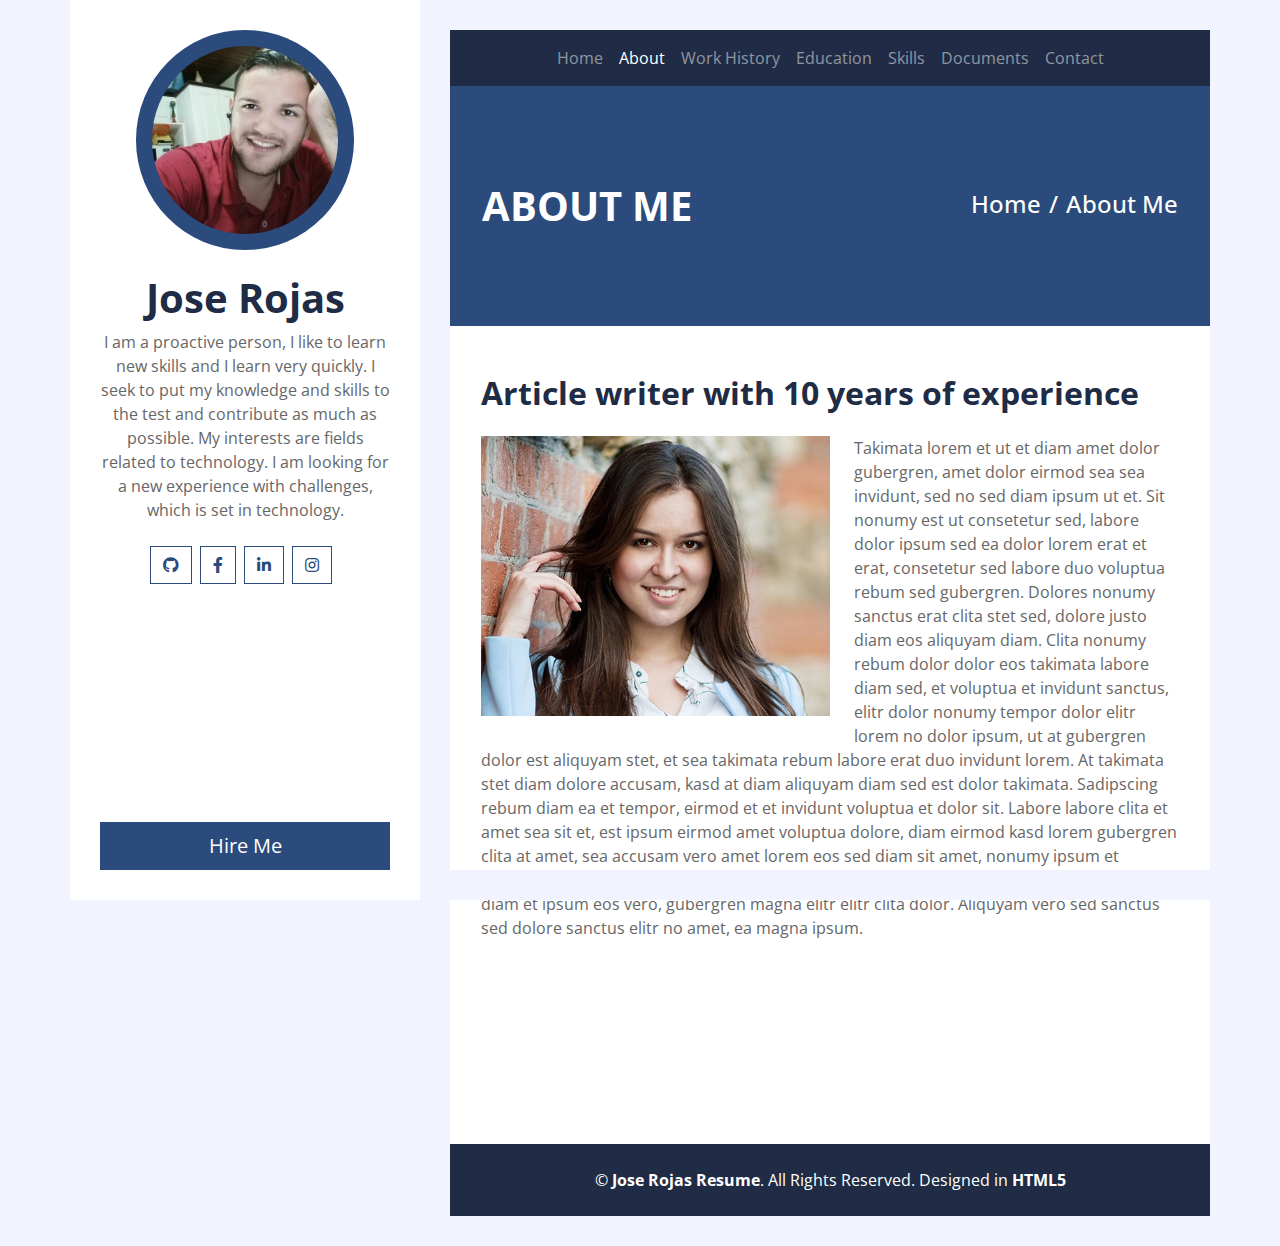
==== commit db9ca623: "Add some images and classes on css, need to check the documents.html" ====
--- a/about.html
+++ b/about.html
@@ -25,7 +25,7 @@
         <div class="sidebar">
             <div class="sidebar-text d-flex flex-column h-100 justify-content-center text-center">
                 <img class="mx-auto d-block w-75 bg-primary img-fluid rounded-circle mb-4 p-3" src="img/profile.jpg" alt="Image">
-                <h1 class="font-weight-bold">Kate Glover</h1>
+                <h1 class="font-weight-bold">Jose Rojas</h1>
                 <p class="mb-4">
                     I am a proactive person, I like to learn new skills and I learn very quickly. I seek to put my knowledge and skills to the test and contribute as much as possible. My interests are fields related to technology. I am looking for a new experience with challenges, which is set in technology.
                 </p>
@@ -100,19 +100,7 @@
                         <p class="m-0">
                             Takimata lorem et ut et diam amet dolor gubergren, amet dolor eirmod sea sea invidunt, sed no sed diam ipsum ut et. Sit nonumy est ut consetetur sed, labore dolor ipsum sed ea dolor lorem erat et erat, consetetur sed labore duo voluptua rebum sed gubergren. Dolores nonumy sanctus erat clita stet sed, dolore justo diam eos aliquyam diam. Clita nonumy rebum dolor dolor eos takimata labore diam sed, et voluptua et invidunt sanctus, elitr dolor nonumy tempor dolor elitr lorem no dolor ipsum, ut at gubergren dolor est aliquyam stet, et sea takimata rebum labore erat duo invidunt lorem. At takimata stet diam dolore accusam, kasd at diam aliquyam diam sed est dolor takimata. Sadipscing rebum diam ea et tempor, eirmod et et invidunt voluptua et dolor sit. Labore labore clita et amet sea sit et, est ipsum eirmod amet voluptua dolore, diam eirmod kasd lorem gubergren clita at amet, sea accusam vero amet lorem eos sed diam sit amet, nonumy ipsum et tempor magna dolores aliquyam vero eos ipsum. Ipsum ipsum sadipscing diam aliquyam diam et ipsum eos vero, gubergren magna elitr elitr clita dolor. Aliquyam vero sed sanctus sed dolore sanctus elitr no amet, ea magna ipsum.
                         </p>
-                    </div>
-                    <div class="col-md-12 pt-4">
-                        <div class="d-flex flex-column skills">
-                            <div class="progress w-100 mb-4">
-                                <div class="progress-bar" role="progressbar" aria-valuenow="80" aria-valuemin="0" aria-valuemax="100">Adaptability</div>
-                            </div>
-                            <div class="progress w-100 mb-4">
-                                <div class="progress-bar" role="progressbar" aria-valuenow="90" aria-valuemin="0" aria-valuemax="100">Research</div>
-                            </div>
-                            <div class="progress w-100">
-                                <div class="progress-bar" role="progressbar" aria-valuenow="100" aria-valuemin="0" aria-valuemax="100">Editing</div>
-                            </div>
-                        </div>
+						<video class="videos" src="Hobbies/tarzan.mp4" autoplay muted="on" loop></video>
                     </div>
                 </div>
             </div>
--- a/css/style.css
+++ b/css/style.css
@@ -472,6 +472,15 @@
   max-width: 100%;
   height: auto;
 }
+.img-university {
+  width: 50%;
+  height: auto;
+}
+
+.img-certifies {
+  max-width: 100%;
+  height: auto;
+}
 
 .img-thumbnail {
   padding: 0.25rem;
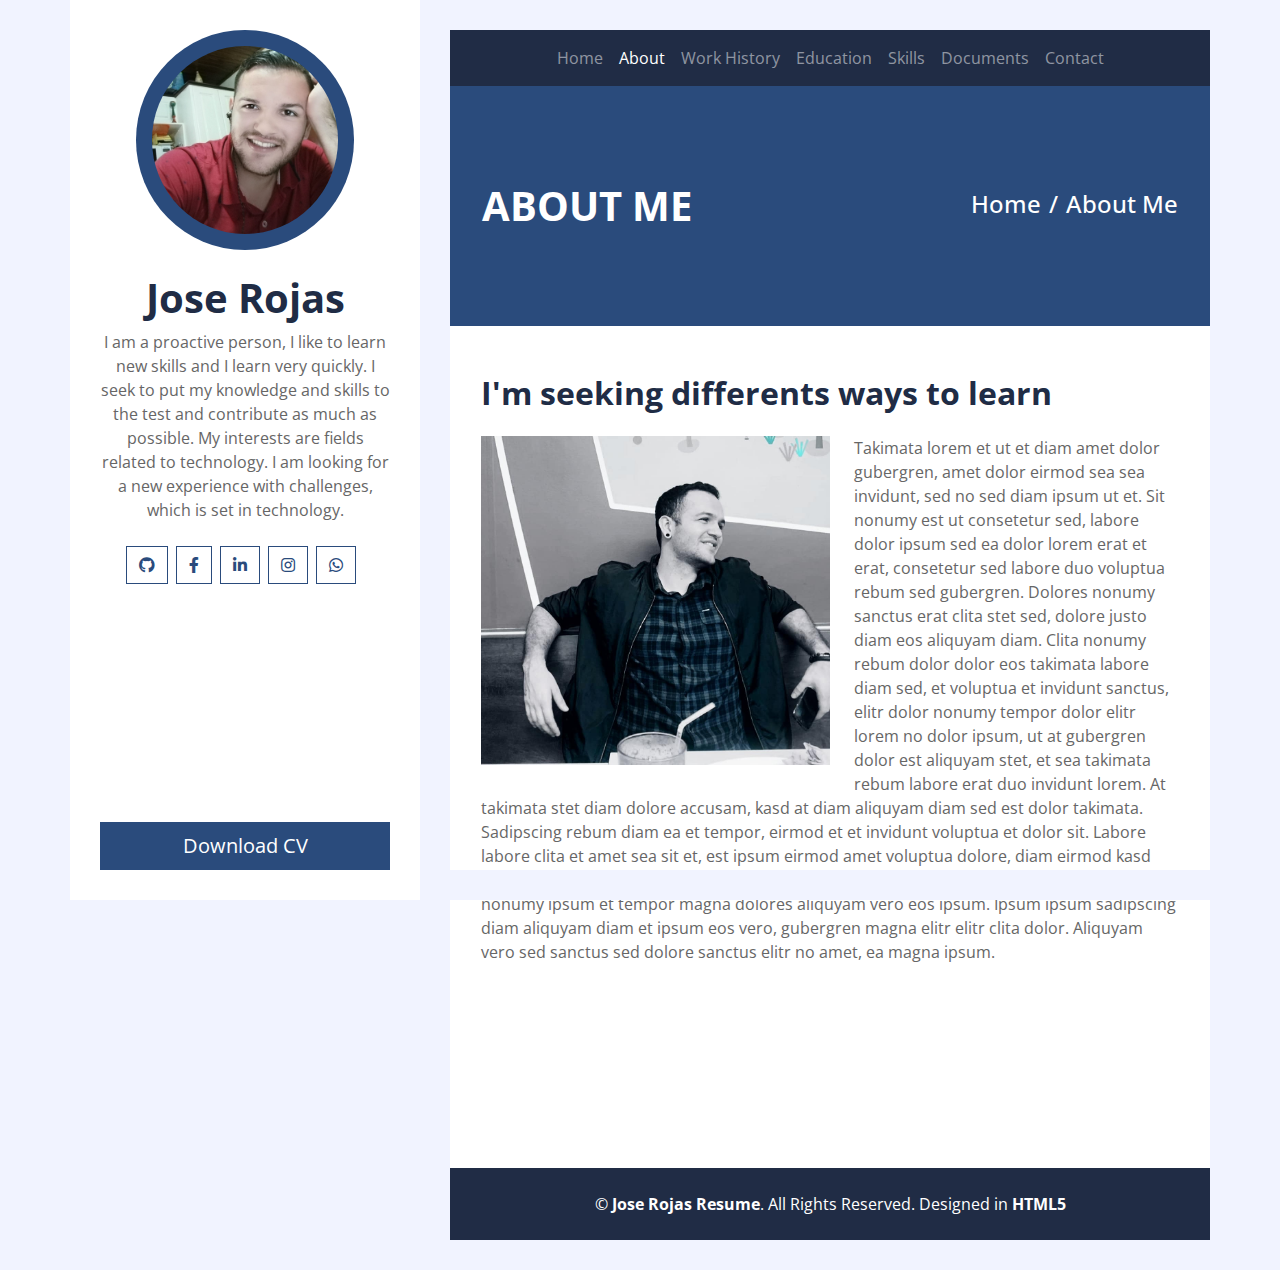
==== commit b9791bbc: "Addind some pdf and some buttons and another picture of me" ====
--- a/about.html
+++ b/about.html
@@ -29,13 +29,15 @@
                 <p class="mb-4">
                     I am a proactive person, I like to learn new skills and I learn very quickly. I seek to put my knowledge and skills to the test and contribute as much as possible. My interests are fields related to technology. I am looking for a new experience with challenges, which is set in technology.
                 </p>
-                <div class="d-flex justify-content-center mb-5">
-                    <a class="btn btn-outline-primary mr-2" href="https://github.com/Karoife"><i class="fab fa-github"></i></a>
+                <div class="d-flex justify-content-center mb-5">                    
+                        <a class="btn btn-outline-primary mr-2" href="https://github.com/Karoife"><i class="fab fa-github"></i></a>
                         <a class="btn btn-outline-primary mr-2" href="https://www.facebook.com/Cokit.n.n/"><i class="fab fa-facebook-f"></i></a>
                         <a class="btn btn-outline-primary mr-2" href="https://www.linkedin.com/in/rodolfo-rojas-ocampo-1b5a0a122/"><i class="fab fa-linkedin-in"></i></a>
                         <a class="btn btn-outline-primary mr-2" href="https://www.instagram.com/joserodolforojasocampo/?hl=es-la"><i class="fab fa-instagram"></i></a>
+						<a class="btn btn-outline-primary mr-2" href="https://wa.me/50684865171"><i class="fab fa-whatsapp"></i></a>
+						<!--<a class="btn btn-outline-primary mr-2" href="https://telegram.me/Cokife"><i class="fab fa-telegram"></i></a>-->
                 </div>
-                <a href="" class="btn btn-lg btn-block btn-primary mt-auto">Hire Me</a>
+                <a href="pdf/my_resume.pdf" class="btn btn-lg btn-block btn-primary mt-auto" download="my_resume.pdf">Download CV</a>
             </div>
             <div class="sidebar-icon d-flex flex-column h-100 justify-content-center text-right">
                 <i class="fas fa-2x fa-angle-double-right text-primary"></i>
@@ -95,7 +97,7 @@
             <div class="container bg-white pt-5">
                 <div class="row px-3 pb-5">
                     <div class="col-md-12">
-                        <h2 class="mb-4 font-weight-bold">Article writer with 10 years of experience</h2>
+                        <h2 class="mb-4 font-weight-bold">I'm seeking differents ways to learn</h2>
                         <img class="img-fluid float-left w-50 mr-4 mb-3" src="img/about.jpg" alt="Image">
                         <p class="m-0">
                             Takimata lorem et ut et diam amet dolor gubergren, amet dolor eirmod sea sea invidunt, sed no sed diam ipsum ut et. Sit nonumy est ut consetetur sed, labore dolor ipsum sed ea dolor lorem erat et erat, consetetur sed labore duo voluptua rebum sed gubergren. Dolores nonumy sanctus erat clita stet sed, dolore justo diam eos aliquyam diam. Clita nonumy rebum dolor dolor eos takimata labore diam sed, et voluptua et invidunt sanctus, elitr dolor nonumy tempor dolor elitr lorem no dolor ipsum, ut at gubergren dolor est aliquyam stet, et sea takimata rebum labore erat duo invidunt lorem. At takimata stet diam dolore accusam, kasd at diam aliquyam diam sed est dolor takimata. Sadipscing rebum diam ea et tempor, eirmod et et invidunt voluptua et dolor sit. Labore labore clita et amet sea sit et, est ipsum eirmod amet voluptua dolore, diam eirmod kasd lorem gubergren clita at amet, sea accusam vero amet lorem eos sed diam sit amet, nonumy ipsum et tempor magna dolores aliquyam vero eos ipsum. Ipsum ipsum sadipscing diam aliquyam diam et ipsum eos vero, gubergren magna elitr elitr clita dolor. Aliquyam vero sed sanctus sed dolore sanctus elitr no amet, ea magna ipsum.
--- a/css/style.css
+++ b/css/style.css
@@ -473,7 +473,7 @@
   height: auto;
 }
 .img-university {
-  width: 50%;
+  max-width: 15%;
   height: auto;
 }
 
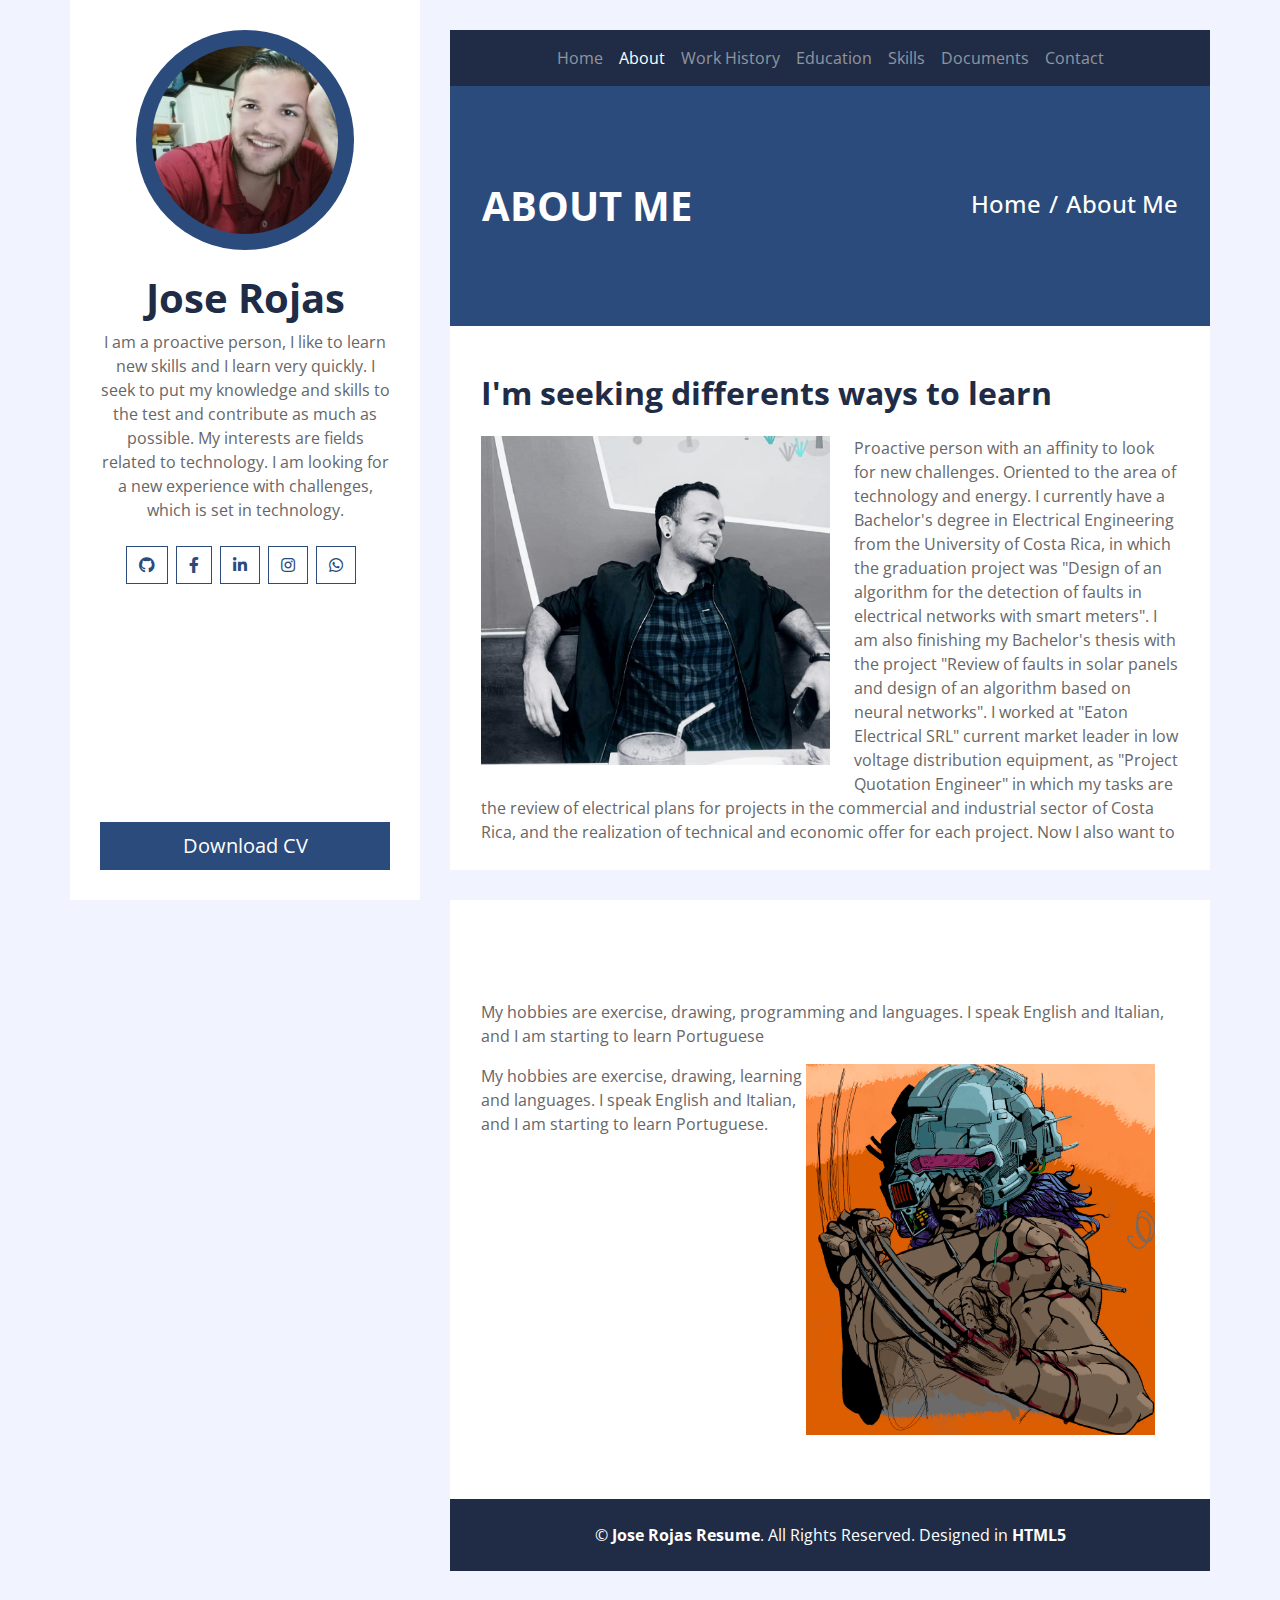
==== commit ffc72cd9: "Adding some text and images" ====
--- a/about.html
+++ b/about.html
@@ -83,7 +83,7 @@
                     </div>
                     <div class="col-sm-6 text-center text-md-right">
                         <div class="d-inline-flex pt-2">
-                            <h4 class="m-0 text-white"><a class="text-white" href="">Home</a></h4>
+                            <h4 class="m-0 text-white"><a class="text-white" href="index.html">Home</a></h4>
                             <h4 class="m-0 text-white px-2">/</h4>
                             <h4 class="m-0 text-white">About Me</h4>
                         </div>
@@ -100,9 +100,14 @@
                         <h2 class="mb-4 font-weight-bold">I'm seeking differents ways to learn</h2>
                         <img class="img-fluid float-left w-50 mr-4 mb-3" src="img/about.jpg" alt="Image">
                         <p class="m-0">
-                            Takimata lorem et ut et diam amet dolor gubergren, amet dolor eirmod sea sea invidunt, sed no sed diam ipsum ut et. Sit nonumy est ut consetetur sed, labore dolor ipsum sed ea dolor lorem erat et erat, consetetur sed labore duo voluptua rebum sed gubergren. Dolores nonumy sanctus erat clita stet sed, dolore justo diam eos aliquyam diam. Clita nonumy rebum dolor dolor eos takimata labore diam sed, et voluptua et invidunt sanctus, elitr dolor nonumy tempor dolor elitr lorem no dolor ipsum, ut at gubergren dolor est aliquyam stet, et sea takimata rebum labore erat duo invidunt lorem. At takimata stet diam dolore accusam, kasd at diam aliquyam diam sed est dolor takimata. Sadipscing rebum diam ea et tempor, eirmod et et invidunt voluptua et dolor sit. Labore labore clita et amet sea sit et, est ipsum eirmod amet voluptua dolore, diam eirmod kasd lorem gubergren clita at amet, sea accusam vero amet lorem eos sed diam sit amet, nonumy ipsum et tempor magna dolores aliquyam vero eos ipsum. Ipsum ipsum sadipscing diam aliquyam diam et ipsum eos vero, gubergren magna elitr elitr clita dolor. Aliquyam vero sed sanctus sed dolore sanctus elitr no amet, ea magna ipsum.
+                            Proactive person with an affinity to look for new challenges. Oriented to the area of technology and energy. I currently have a Bachelor's degree in Electrical Engineering from the University of Costa Rica, in which the graduation project was "Design of an algorithm for the detection of faults in electrical networks with smart meters". I am also finishing my Bachelor's thesis with the project "Review of faults in solar panels and design of an algorithm based on neural networks". I worked at "Eaton Electrical SRL" current market leader in low voltage distribution equipment, as "Project Quotation Engineer" in which my tasks are the review of electrical plans for projects in the commercial and industrial sector of Costa Rica, and the realization of technical and economic offer for each project. Now I also want to 
                         </p>
 						<video class="videos" src="Hobbies/tarzan.mp4" autoplay muted="on" loop></video>
+						<p clas="m-0">My hobbies are exercise, drawing, programming and languages. I speak English and Italian, and I am starting to learn Portuguese </p>
+						
+						<img class="wolver float-right w-50 mr-4 mb-3" src="Hobbies/wolverin.png" alt="Image">
+						<p clas="m-0">My hobbies are exercise, drawing, learning and languages. I speak English and Italian, and I am starting to learn Portuguese.  </p>
+						
                     </div>
                 </div>
             </div>
--- a/css/style.css
+++ b/css/style.css
@@ -122,6 +122,10 @@
   margin-bottom: 0.5rem;
   margin-left: 0;
 }
+.wolver {
+  max-width: 100%;
+  height: auto;
+}
 
 blockquote {
   margin: 0 0 1rem;
